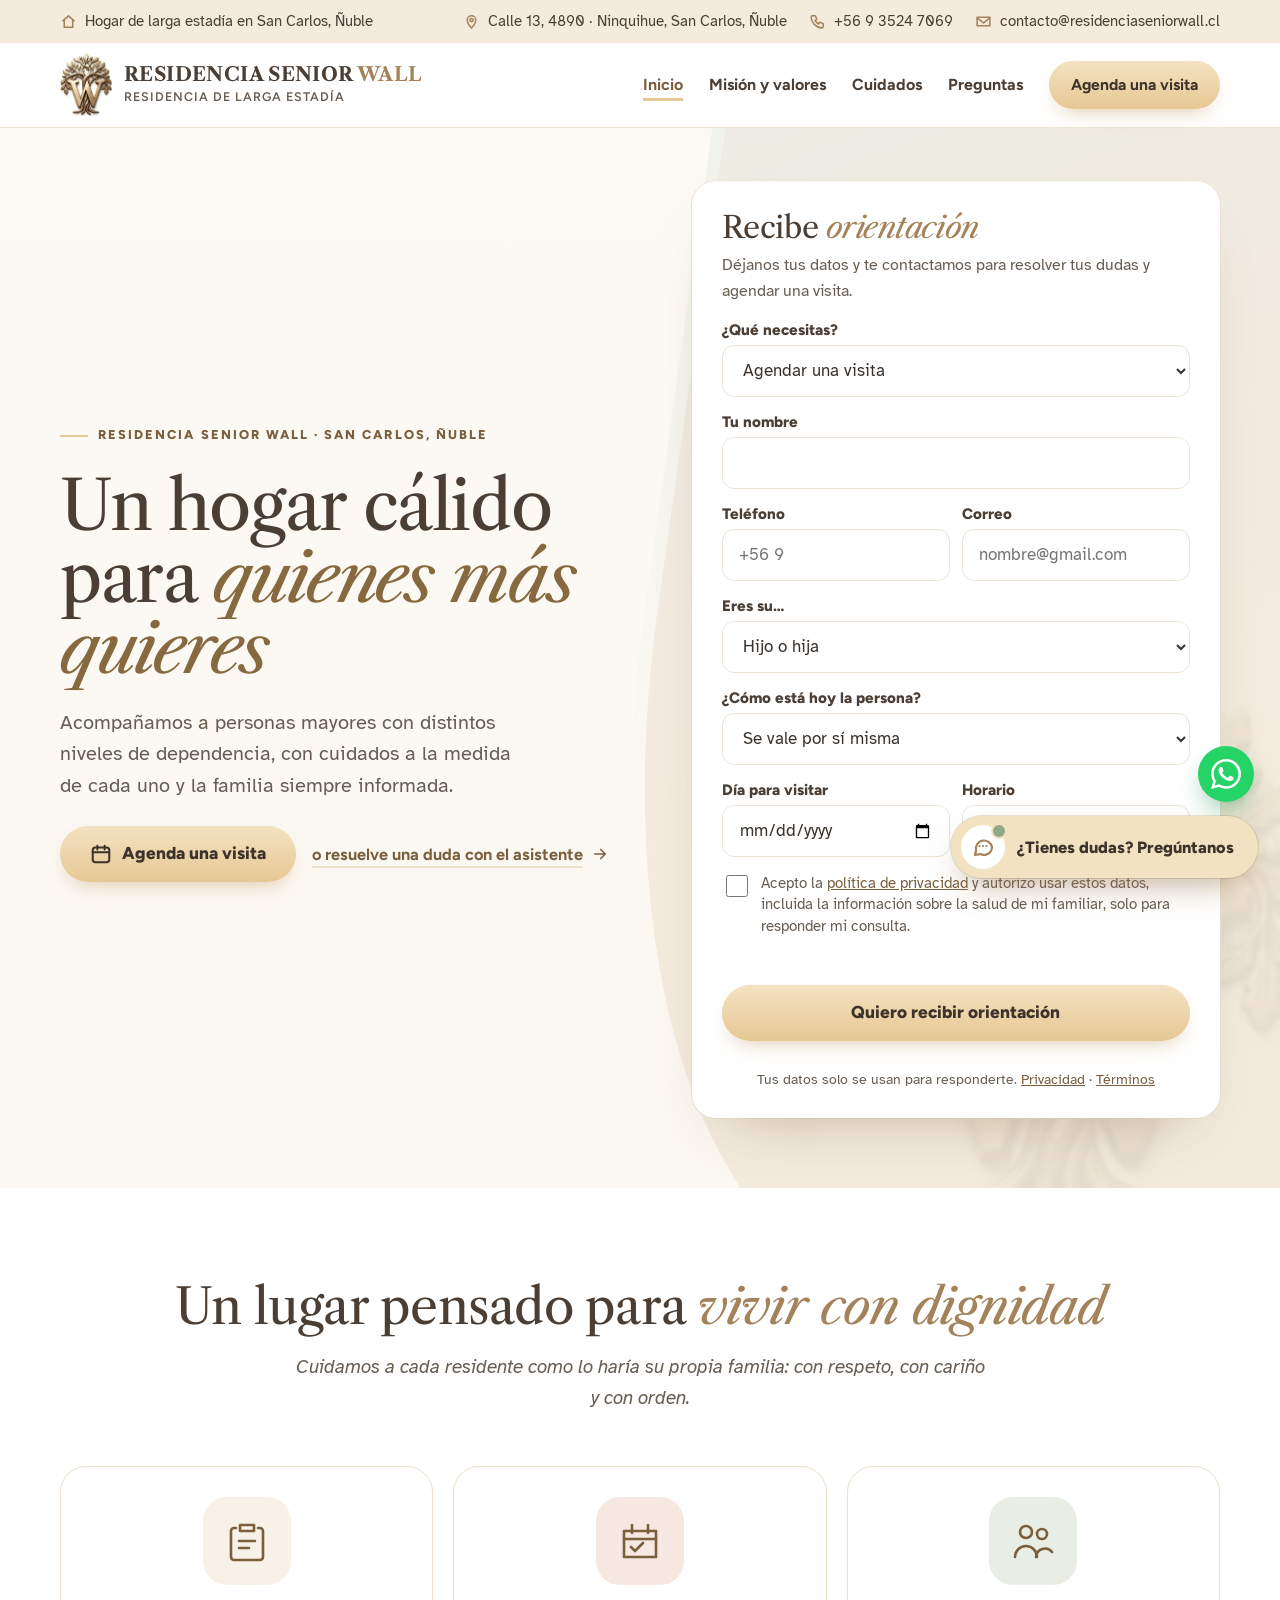
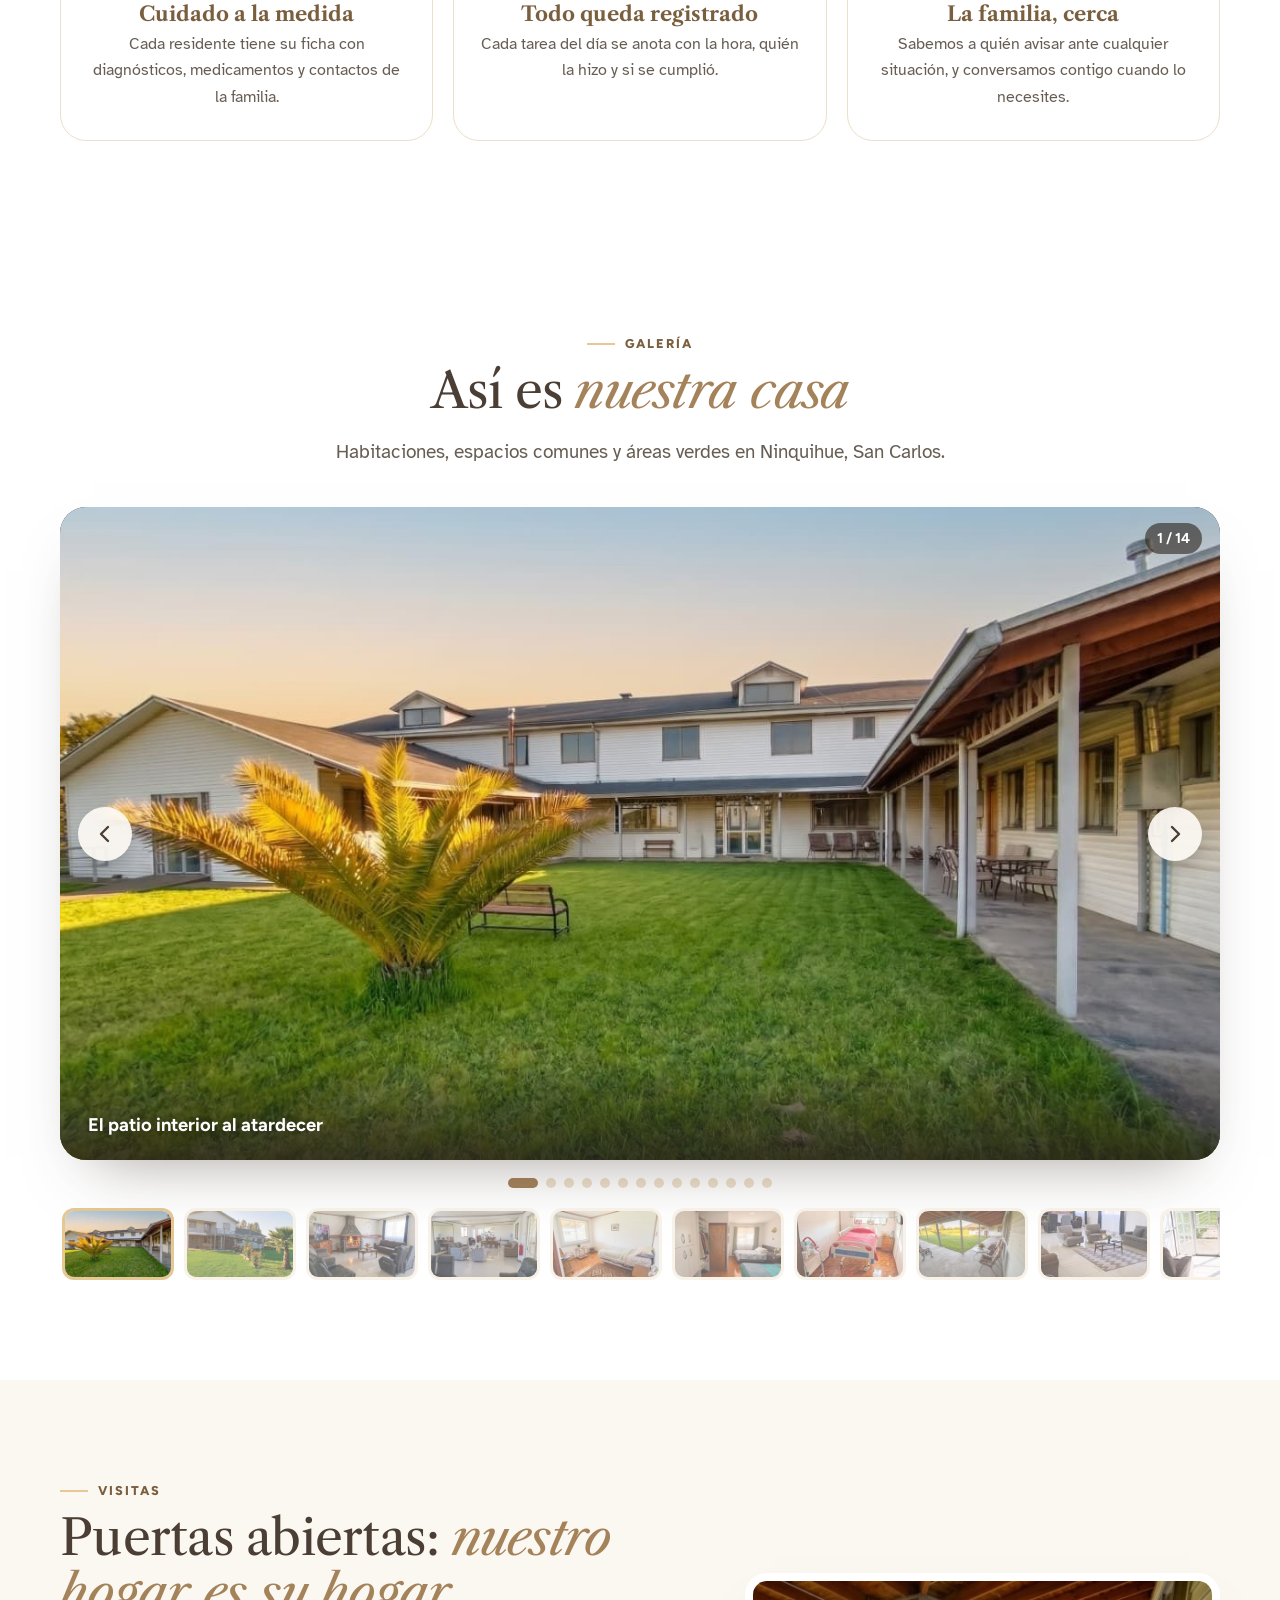
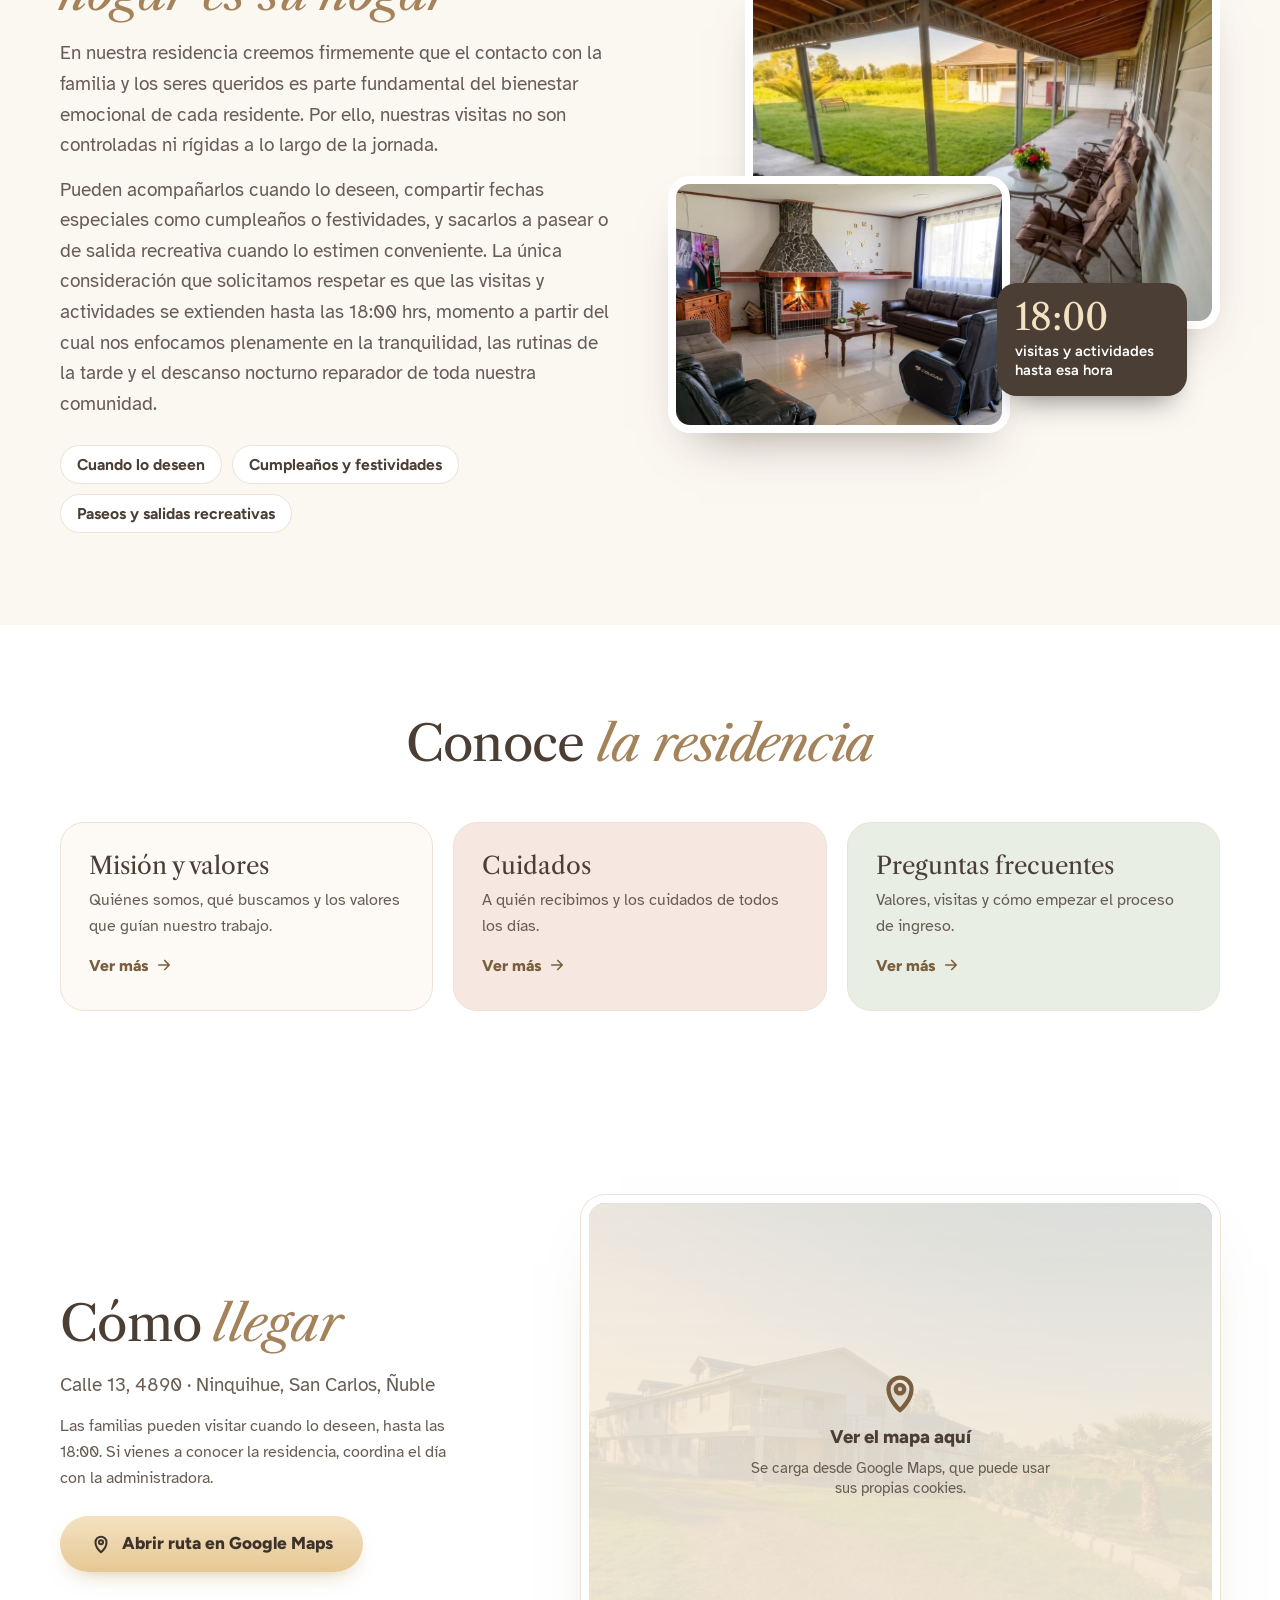
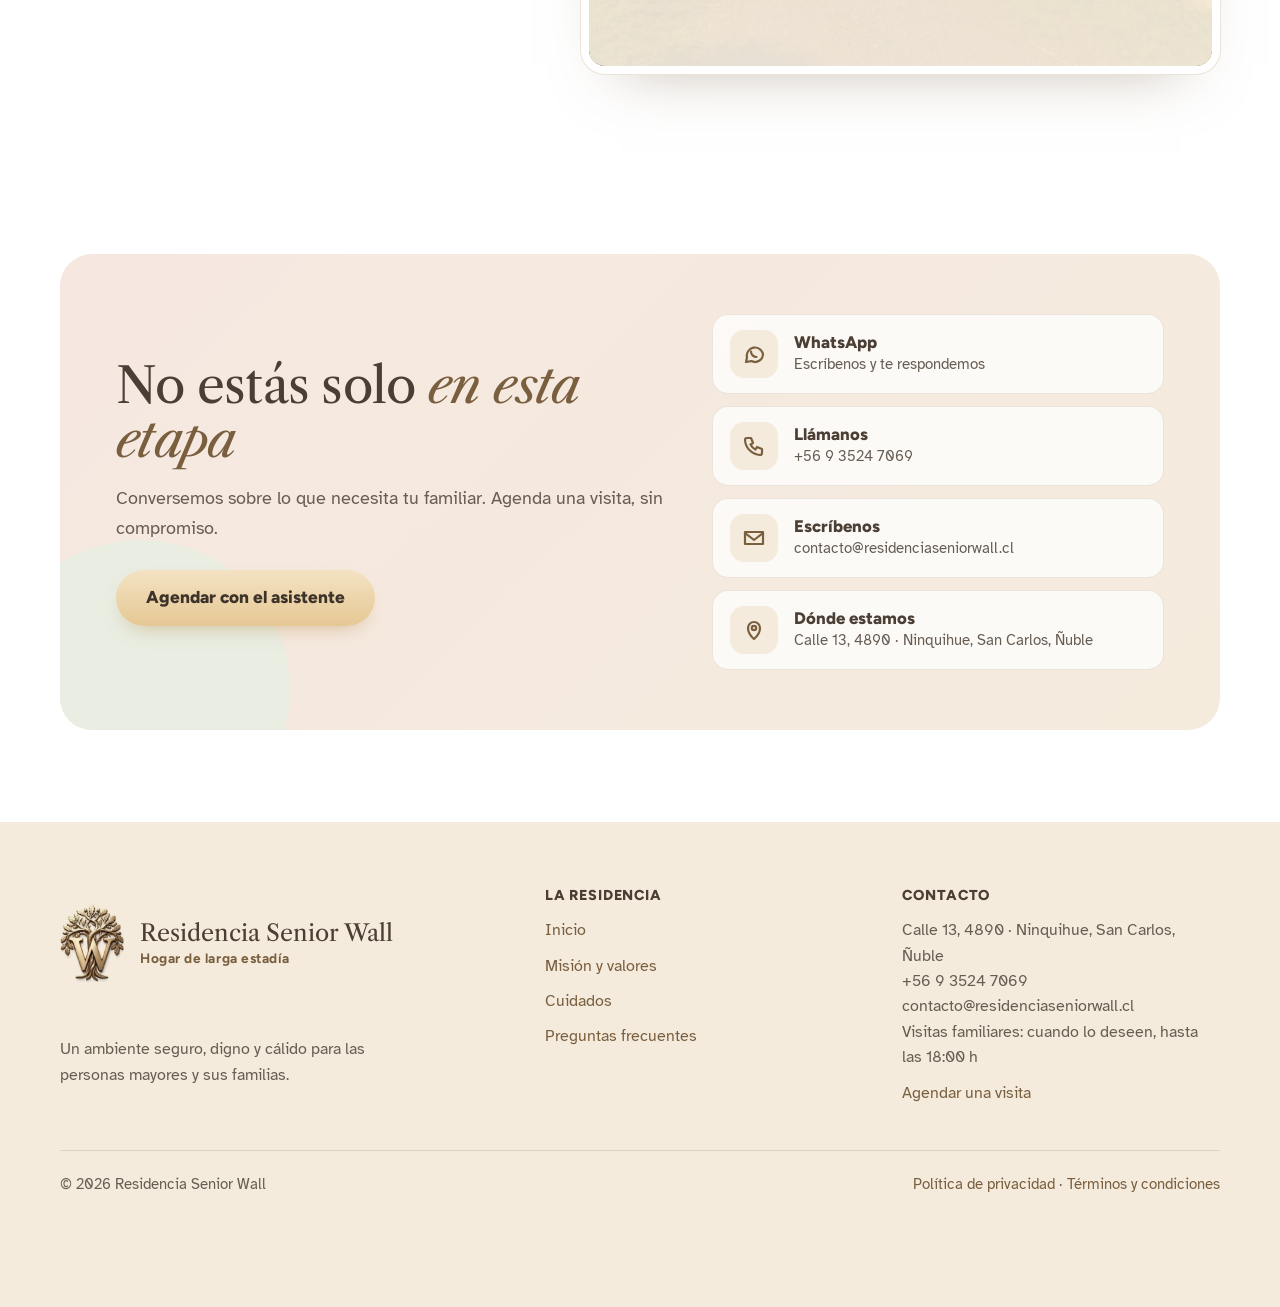
==== index.html @ 5d33c9fe "Mapa de Google solo a pedido, miniaturas livianas, privacidad v4 (Google Maps y contador) y términos" ====
<!DOCTYPE html>
<html lang="es-CL">
<head>
<meta charset="UTF-8">
<meta name="viewport" content="width=device-width, initial-scale=1">
<title>Residencia Senior Wall · Residencia para personas mayores en San Carlos, Ñuble</title>
<meta name="description" content="Residencia de larga estadía para personas mayores en San Carlos, Ñuble. Cuidados a la medida de cada residente y la familia informada. Agenda una visita.">
<meta name="theme-color" content="#f4ebdd">
<link rel="canonical" href="https://residenciaseniorwall.cl/">
<meta property="og:type" content="website">
<meta property="og:locale" content="es_CL">
<meta property="og:site_name" content="Residencia Senior Wall">
<meta property="og:title" content="Residencia Senior Wall · Residencia para personas mayores en San Carlos, Ñuble">
<meta property="og:description" content="Residencia de larga estadía para personas mayores en San Carlos, Ñuble. Cuidados a la medida de cada residente y la familia informada. Agenda una visita.">
<meta property="og:url" content="https://residenciaseniorwall.cl/">
<meta property="og:image" content="https://residenciaseniorwall.cl/assets/og.jpg">
<meta property="og:image:width" content="1200">
<meta property="og:image:height" content="630">
<meta property="og:image:alt" content="Logo de Residencia Senior Wall">
<meta name="twitter:card" content="summary_large_image">
<link rel="apple-touch-icon" href="assets/emblema.png">
<link rel="icon" type="image/png" href="assets/emblema.png">
<script type="application/ld+json">
{"@context":"https://schema.org","@type":"LocalBusiness","name":"Residencia Senior Wall","description":"Residencia de larga estadía para personas mayores en San Carlos, Ñuble.","url":"https://residenciaseniorwall.cl/","logo":"https://residenciaseniorwall.cl/assets/emblema.png","image":"https://residenciaseniorwall.cl/assets/og.jpg","email":"contacto@residenciaseniorwall.cl","telephone":"+56935247069","address":{"@type":"PostalAddress","streetAddress":"Calle 13, 4890, Ninquihue","addressLocality":"San Carlos","addressRegion":"Ñuble","addressCountry":"CL"},"geo":{"@type":"GeoCoordinates","latitude":-36.47720935623818,"longitude":-72.01696657085974},"hasMap":"https://www.google.com/maps/search/?api=1&query=-36.47720935623818,-72.01696657085974","areaServed":"CL"}
</script>
<link rel="preconnect" href="https://fonts.googleapis.com">
<link rel="preconnect" href="https://fonts.gstatic.com" crossorigin>
<link href="https://fonts.googleapis.com/css2?family=Atkinson+Hyperlegible:ital,wght@0,400;0,700;1,400&family=Figtree:ital,wght@0,600;0,800;1,700&family=Libre+Caslon+Text:ital,wght@0,400;0,700;1,400&display=swap" rel="stylesheet">
<script>document.documentElement.classList.add('js');</script>
<!-- Datos de la residencia (teléfono, dirección, formulario de Google, fotos…): se editan en assets/config.js -->
<script src="assets/config.js?v=20261027d"></script>
<link rel="stylesheet" href="assets/sitio.css?v=20261027d">
</head>
<body>
<a class="saltar" href="#contenido">Saltar al contenido</a>

<div class="barra">
  <div class="wrap">
    <span class="izq"><svg viewBox="0 0 24 24" fill="none" stroke="currentColor" stroke-width="2.2" stroke-linecap="round" stroke-linejoin="round" aria-hidden="true"><path d="M4 11l8-7 8 7M6 9.5V20h12V9.5"/></svg>Hogar de larga estadía en San Carlos, Ñuble</span>
    <span class="der" id="barra-contacto"></span>
  </div>
</div>

<header class="top" id="top">
  <div class="wrap">
    <a class="marca" href="./" aria-label="Residencia Senior Wall, inicio">
      <img src="assets/emblema.png" alt="" width="52" height="63"><span><b>Residencia Senior <i>Wall</i></b><small>Residencia de larga estadía</small></span>
    </a>
    <button class="menu-btn" type="button" aria-expanded="false" aria-controls="nav" aria-label="Abrir menú">
      <svg viewBox="0 0 24 24" fill="none" stroke="currentColor" stroke-width="2.4" stroke-linecap="round" aria-hidden="true"><path d="M4 7h16M4 12h16M4 17h16"/></svg>
    </button>
    <nav class="nav" id="nav" aria-label="Secciones">
      <a href="./" aria-current="page">Inicio</a>
      <a href="nosotros.html">Misión y valores</a>
      <a href="cuidados.html">Cuidados</a>
      <a href="preguntas.html">Preguntas</a>
      <a class="btn btn-sol" href="#orientacion">Agenda una visita</a>
    </nav>
  </div>
</header>

<main id="contenido">
  <!-- PORTADA -->
  <section class="portada">
    <img class="agua" src="assets/emblema.png" alt="" aria-hidden="true" width="520" height="632">
    <div class="wrap">
      <div>
        <p class="sobre">Residencia Senior Wall · San Carlos, Ñuble</p>
        <h1>Un hogar cálido para <em>quienes más quieres</em></h1>
        <p class="lead">Acompañamos a personas mayores con distintos niveles de dependencia, con cuidados a la medida de cada uno y la familia siempre informada.</p>
        <div class="acciones">
          <a class="btn btn-sol" href="#orientacion">
            <svg viewBox="0 0 24 24" fill="none" stroke="currentColor" stroke-width="2.2" stroke-linecap="round" stroke-linejoin="round" aria-hidden="true"><rect x="3" y="5" width="18" height="16" rx="3"/><path d="M3 10h18M8 3v4M16 3v4"/></svg>
            Agenda una visita</a>
          <button class="btn-texto" type="button" data-abrir-chat>o resuelve una duda con el asistente
            <svg viewBox="0 0 24 24" fill="none" stroke="currentColor" stroke-width="2.2" stroke-linecap="round" stroke-linejoin="round" aria-hidden="true"><path d="M5 12h14M13 6l6 6-6 6"/></svg></button>
        </div>
      </div>

      <!-- Formulario: arma el mensaje y lo envía por correo/WhatsApp -->
      <div class="orienta aparece" id="orientacion">
        <h2>Recibe <span class="t">orientación</span></h2>
        <p>Déjanos tus datos y te contactamos para resolver tus dudas y agendar una visita.</p>
        <form id="form-orienta" novalidate>
          <div class="campo"><label for="f-motivo">¿Qué necesitas?</label>
            <select id="f-motivo" name="motivo"><option>Agendar una visita</option><option>Recibir orientación</option><option>Consultar valores y cupos</option></select></div>
          <div class="campo"><label for="f-nombre">Tu nombre</label><input id="f-nombre" name="nombre" autocomplete="name" maxlength="60" required></div>
          <div class="dos">
            <div class="campo"><label for="f-tel">Teléfono</label><input id="f-tel" name="telefono" type="tel" autocomplete="tel" inputmode="tel" maxlength="20" placeholder="+56 9" required></div>
            <div class="campo"><label for="f-correo">Correo</label><input id="f-correo" name="correo" type="email" autocomplete="email" inputmode="email" maxlength="120" placeholder="nombre@gmail.com" required></div>
          </div>
          <div class="campo"><label for="f-rel">Eres su…</label>
            <select id="f-rel" name="relacion"><option>Hijo o hija</option><option>Nieto o nieta</option><option>Pareja</option><option>Otro familiar</option><option>Es para mí</option></select></div>
          <div class="campo"><label for="f-nivel">¿Cómo está hoy la persona?</label>
            <select id="f-nivel" name="nivel"><option>Se vale por sí misma</option><option>Necesita ayuda en parte del día</option><option>Pasa en cama la mayor parte del tiempo</option><option>No estoy seguro</option></select></div>
          <div class="dos" id="f-visita">
            <div class="campo"><label for="f-dia">Día para visitar</label><input id="f-dia" name="dia" type="date"></div>
            <div class="campo"><label for="f-franja">Horario</label>
              <select id="f-franja" name="franja"><option>Mañana</option><option>Tarde</option><option>Me da igual</option></select></div>
          </div>
          <label class="consiente" for="f-acepto"><input id="f-acepto" name="acepto" type="checkbox">
            <span>Acepto la <a href="privacidad.html" target="_blank">política de privacidad</a> y autorizo usar estos datos, incluida la información sobre la salud de mi familiar, solo para responder mi consulta.</span></label>
          <div class="trampa" aria-hidden="true"><label for="f-web">No llenar este campo</label><input id="f-web" name="sitio_web" type="text" tabindex="-1" autocomplete="off"></div>
          <p class="error" id="f-error" role="alert"></p>
          <button class="btn btn-sol" type="submit">Quiero recibir orientación</button>
          <div class="envio" id="f-envio" hidden></div>
          <p class="nota">Tus datos solo se usan para responderte. <a href="privacidad.html">Privacidad</a> · <a href="terminos.html">Términos</a></p>
        </form>
      </div>
    </div>
  </section>

  <div class="seremi oculto" id="bloque-seremi">
    <div class="wrap">
      <svg viewBox="0 0 48 48" fill="none" stroke="#fff" stroke-width="2.6" stroke-linecap="round" stroke-linejoin="round" aria-hidden="true"><path d="M24 4l16 6v12c0 10-7 18-16 22C15 40 8 32 8 22V10z"/><path d="M16 24l6 6 10-12"/></svg>
      <div><b>Resolución sanitaria vigente</b><span>Establecimiento autorizado por la SEREMI de Salud</span></div>
    </div>
  </div>

  <!-- LO ESENCIAL -->
  <section id="nosotros">
    <div class="wrap">
      <div class="centro aparece">
        <h2>Un lugar pensado para <span class="t">vivir con dignidad</span></h2>
        <p class="bajada i">Cuidamos a cada residente como lo haría su propia familia: con respeto, con cariño y con orden.</p>
      </div>
      <div class="pilares tres">
        <div class="pilar aparece"><div class="ico"><svg viewBox="0 0 48 48" fill="none" stroke="currentColor" stroke-width="2.6" stroke-linecap="round" stroke-linejoin="round" aria-hidden="true"><path d="M17 8h14v6H17z"/><path d="M13 11h-2a3 3 0 0 0-3 3v26a3 3 0 0 0 3 3h26a3 3 0 0 0 3-3V14a3 3 0 0 0-3-3h-2"/><path d="M16 24h16M16 31h10"/></svg></div><div><h3>Cuidado a la medida</h3><p>Cada residente tiene su ficha con diagnósticos, medicamentos y contactos de la familia.</p></div></div>
        <div class="pilar aparece"><div class="ico"><svg viewBox="0 0 48 48" fill="none" stroke="currentColor" stroke-width="2.6" stroke-linecap="round" stroke-linejoin="round" aria-hidden="true"><path d="M8 14h32v26H8z"/><path d="M8 22h32M16 8v8M32 8v8M15 30l4 4 8-8"/></svg></div><div><h3>Todo queda registrado</h3><p>Cada tarea del día se anota con la hora, quién la hizo y si se cumplió.</p></div></div>
        <div class="pilar aparece"><div class="ico"><svg viewBox="0 0 48 48" fill="none" stroke="currentColor" stroke-width="2.6" stroke-linecap="round" stroke-linejoin="round" aria-hidden="true"><circle cx="17" cy="15" r="6"/><circle cx="33" cy="17" r="5"/><path d="M6 40a11 11 0 0 1 22 0M27 40a9 9 0 0 1 16-5"/></svg></div><div><h3>La familia, cerca</h3><p>Sabemos a quién avisar ante cualquier situación, y conversamos contigo cuando lo necesites.</p></div></div>
      </div>
    </div>
  </section>

  <!-- GALERÍA (fotos reales, se llenan desde assets/config.js) -->
  <section class="oculto" id="bloque-galeria">
    <div class="wrap">
      <div class="centro aparece"><p class="sobre">Galería</p><h2>Así es <span class="t">nuestra casa</span></h2><p class="bajada">Habitaciones, espacios comunes y áreas verdes en Ninquihue, San Carlos.</p></div>
      <div class="galeria" id="galeria"></div>
    </div>
  </section>

  <!-- PUERTAS ABIERTAS (texto del dueño, 27-10-2026) -->
  <section class="seccion-gris" id="puertas-abiertas">
    <div class="wrap">
      <div class="puertas">
      <div class="aparece puertas-texto">
        <p class="sobre">Visitas</p>
        <h2>Puertas abiertas: <span class="t">nuestro hogar es su hogar</span></h2>
        <p class="bajada">En nuestra residencia creemos firmemente que el contacto con la familia y los seres queridos es parte fundamental del bienestar emocional de cada residente. Por ello, nuestras visitas no son controladas ni rígidas a lo largo de la jornada.</p>
        <p class="bajada">Pueden acompañarlos cuando lo deseen, compartir fechas especiales como cumpleaños o festividades, y sacarlos a pasear o de salida recreativa cuando lo estimen conveniente. La única consideración que solicitamos respetar es que las visitas y actividades se extienden hasta las 18:00 hrs, momento a partir del cual nos enfocamos plenamente en la tranquilidad, las rutinas de la tarde y el descanso nocturno reparador de toda nuestra comunidad.</p>
        <ul class="puertas-claves">
          <li>Cuando lo deseen</li><li>Cumpleaños y festividades</li><li>Paseos y salidas recreativas</li>
        </ul>
      </div>
      <div class="puertas-fotos aparece" aria-hidden="true">
        <img class="pf-1" src="assets/fotos/corredor-exterior.jpg" alt="" loading="lazy" width="1280" height="714">
        <img class="pf-2" src="assets/fotos/living-chimenea.jpg" alt="" loading="lazy" width="1280" height="714">
        <span class="pf-sello"><b>18:00</b>visitas y actividades hasta esa hora</span>
      </div>
      </div>
    </div>
  </section>

  <!-- CONOCE MÁS: lleva a las otras pestañas -->
  <section id="conoce">
    <div class="wrap">
      <div class="centro aparece"><h2>Conoce <span class="t">la residencia</span></h2></div>
      <div class="accesos">
        <a class="acceso aparece" href="nosotros.html"><h3>Misión y valores</h3><p>Quiénes somos, qué buscamos y los valores que guían nuestro trabajo.</p><span>Ver más <svg viewBox="0 0 24 24" fill="none" stroke="currentColor" stroke-width="2.2" stroke-linecap="round" stroke-linejoin="round" aria-hidden="true"><path d="M5 12h14M13 6l6 6-6 6"/></svg></span></a>
        <a class="acceso aparece" href="cuidados.html"><h3>Cuidados</h3><p>A quién recibimos y los cuidados de todos los días.</p><span>Ver más <svg viewBox="0 0 24 24" fill="none" stroke="currentColor" stroke-width="2.2" stroke-linecap="round" stroke-linejoin="round" aria-hidden="true"><path d="M5 12h14M13 6l6 6-6 6"/></svg></span></a>
        <a class="acceso aparece" href="preguntas.html"><h3>Preguntas frecuentes</h3><p>Valores, visitas y cómo empezar el proceso de ingreso.</p><span>Ver más <svg viewBox="0 0 24 24" fill="none" stroke="currentColor" stroke-width="2.2" stroke-linecap="round" stroke-linejoin="round" aria-hidden="true"><path d="M5 12h14M13 6l6 6-6 6"/></svg></span></a>
      </div>
    </div>
  </section>

  <!-- TESTIMONIOS (solo reales) -->
  <section class="oculto" id="bloque-testimonios">
    <div class="wrap">
      <div class="centro aparece"><h2>Lo que dicen <span class="t">las familias</span></h2></div>
      <div class="testimonios" id="testimonios"></div>
    </div>
  </section>

  <!-- CÓMO LLEGAR (se muestra si hay coordenadas en assets/config.js) -->
  <section class="oculto" id="bloque-mapa">
    <div class="wrap mapa-grid">
      <div class="aparece">
        <h2>Cómo <span class="t">llegar</span></h2>
        <p class="bajada" style="margin-left:0" id="mapa-dir"></p>
        <p class="nota-mapa">Las familias pueden visitar cuando lo deseen, hasta las 18:00. Si vienes a conocer la residencia, coordina el día con la administradora.</p>
        <p style="margin-top:24px"><a class="btn btn-sol" id="mapa-ruta" href="#" target="_blank" rel="noopener">
          <svg viewBox="0 0 24 24" fill="none" stroke="currentColor" stroke-width="2.2" stroke-linecap="round" stroke-linejoin="round" aria-hidden="true"><path d="M12 21s-6-5.2-6-11a6 6 0 0 1 12 0c0 5.8-6 11-6 11z"/><circle cx="12" cy="10" r="2.2"/></svg>
          Abrir ruta en Google Maps</a></p>
      </div>
      <div class="mapa aparece" id="mapa"></div>
    </div>
  </section>

  <!-- CIERRE -->
  <div class="wrap">
    <div class="cierre aparece" id="contacto">
      <div>
        <h2>No estás solo <span class="t">en esta etapa</span></h2>
        <p>Conversemos sobre lo que necesita tu familiar. Agenda una visita, sin compromiso.</p>
        <p style="margin-top:26px"><button class="btn btn-sol" type="button" data-abrir-chat data-flujo="visita">Agendar con el asistente</button></p>
      </div>
      <ul class="canales" id="canales"></ul>
    </div>
  </div>
</main>

<footer>
  <div class="wrap pie-grid">
    <div class="pie-marca">
      <img src="assets/emblema.png" alt="" width="64" height="78" loading="lazy">
      <div><b>Residencia Senior Wall</b><span>Hogar de larga estadía</span></div>
      <p>Un ambiente seguro, digno y cálido para las personas mayores y sus familias.</p>
    </div>
    <nav class="pie-col" aria-label="Páginas">
      <b>La residencia</b>
      <a href="./">Inicio</a><a href="nosotros.html">Misión y valores</a><a href="cuidados.html">Cuidados</a><a href="preguntas.html">Preguntas frecuentes</a>
    </nav>
    <div class="pie-col">
      <b>Contacto</b>
      <span id="pie-datos"></span>
      <a href="#orientacion">Agendar una visita</a>
    </div>
  </div>
  <div class="wrap pie-legal">
    <span>© <span id="anio">2026</span> Residencia Senior Wall</span>
    <span><a href="privacidad.html">Política de privacidad</a> · <a href="terminos.html">Términos y condiciones</a></span>
  </div>
</footer>

<!-- Asistente -->
<button class="chat-btn" type="button" id="chat-btn" aria-haspopup="dialog" aria-controls="chat" aria-expanded="false">
  <span class="bolita"><svg viewBox="0 0 24 24" fill="none" stroke="currentColor" stroke-width="2.2" stroke-linecap="round" stroke-linejoin="round" aria-hidden="true"><path d="M21 12a8 8 0 0 1-11.6 7.1L4 20l1-4.6A8 8 0 1 1 21 12z"/><path d="M8.5 11h.01M12 11h.01M15.5 11h.01"/></svg></span>
  <span class="txt">¿Tienes dudas? Pregúntanos</span>
</button>
<div class="chat" id="chat" role="dialog" aria-modal="false" aria-labelledby="chat-titulo" hidden>
  <div class="chat-cab">
    <div class="av"><img src="assets/emblema.png" alt="" width="34" height="41" loading="lazy"></div>
    <div><b id="chat-titulo">Asistente Senior Wall</b><small>Asistente automático · una persona del equipo responde tu solicitud</small></div>
    <button class="chat-x" type="button" aria-label="Cerrar asistente"><svg viewBox="0 0 24 24" fill="none" stroke="currentColor" stroke-width="2.4" stroke-linecap="round" aria-hidden="true"><path d="M6 6l12 12M18 6 6 18"/></svg></button>
  </div>
  <div class="chat-log" id="chat-log" aria-live="polite"></div>
  <div class="chat-ops" id="chat-ops"></div>
  <form class="chat-form" id="chat-form">
    <label class="sr" for="chat-in">Escribe tu pregunta</label>
    <input id="chat-in" type="text" maxlength="300" autocomplete="off" placeholder="Escribe tu pregunta…">
    <button type="submit" aria-label="Enviar"><svg viewBox="0 0 24 24" fill="none" stroke="currentColor" stroke-width="2.4" stroke-linecap="round" stroke-linejoin="round" aria-hidden="true"><path d="M4 12h15M13 6l6 6-6 6"/></svg></button>
  </form>
</div>
<!-- WhatsApp directo (se muestra solo si hay número en RESIDENCIA.whatsapp) -->
<a class="wa-flot" id="wa-flot" href="#" target="_blank" rel="noopener" aria-label="Escríbenos por WhatsApp" title="Escríbenos por WhatsApp" hidden>
  <svg viewBox="0 0 24 24" aria-hidden="true"><path fill="currentColor" d="M17.472 14.382c-.297-.149-1.758-.867-2.03-.967-.273-.099-.471-.148-.67.15-.197.297-.767.966-.94 1.164-.173.199-.347.223-.644.075-.297-.15-1.255-.463-2.39-1.475-.883-.788-1.48-1.761-1.653-2.059-.173-.297-.018-.458.13-.606.134-.133.298-.347.446-.52.149-.174.198-.298.298-.497.099-.198.05-.371-.025-.52-.075-.149-.669-1.612-.916-2.207-.242-.579-.487-.5-.669-.51-.173-.008-.371-.01-.57-.01-.198 0-.52.074-.792.372-.272.297-1.04 1.016-1.04 2.479 0 1.462 1.065 2.875 1.213 3.074.149.198 2.096 3.2 5.077 4.487.709.306 1.262.489 1.694.625.712.227 1.36.195 1.871.118.571-.085 1.758-.719 2.006-1.413.248-.694.248-1.289.173-1.413-.074-.124-.272-.198-.57-.347m-5.421 7.403h-.004a9.87 9.87 0 01-5.031-1.378l-.361-.214-3.741.982.998-3.648-.235-.374a9.86 9.860 0 01-1.51-5.26c.001-5.45 4.436-9.884 9.888-9.884 2.64 0 5.122 1.03 6.988 2.898a9.825 9.825 0 012.893 6.994c-.003 5.45-4.437 9.884-9.885 9.884m8.413-18.297A11.815 11.815 0 0012.05 0C5.495 0 .16 5.335.157 11.892c0 2.096.547 4.142 1.588 5.945L.057 24l6.305-1.654a11.882 11.882 0 005.683 1.448h.005c6.554 0 11.890-5.335 11.893-11.893a11.821 11.821 0 00-3.48-8.413Z"/></svg>
</a>

<script src="assets/sitio.js?v=20261027d"></script>
<!-- contador de visitas -->
<script>(function(){try{var L=localStorage,S=sessionStorage;if(location.search.indexOf('yo=1')>-1)L.setItem('soy-de-la-casa','1');
if(L.getItem('soy-de-la-casa')||S.getItem('visita-contada'))return;S.setItem('visita-contada','1');
var c=JSON.stringify({s:'residenciaseniorwall'});
if(navigator.sendBeacon)navigator.sendBeacon('https://n8n-production-003b9.up.railway.app/webhook/visita',c);else fetch('https://n8n-production-003b9.up.railway.app/webhook/visita',{method:'POST',body:c,keepalive:true});}catch(e){}})();</script>
</body>
</html>
---- assets/sitio.css ----
:root{
  /* Paleta pastel (pedido del dueño 2026-09-30): fondos suaves y cálidos, textos oscuros legibles */
  --turquesa:#a4825a; --turquesa-2:#7a5f3f; --turquesa-3:#f8f1e7; --turquesa-4:#ecdfcb;
  --marino:#4b3e34; --marino-2:#3d332b;
  --sol:#f3e2c2; --sol-2:#e6c894;
  --arena:#f4ebdd; --rosa:#f6e8e1; --salvia:#e8eee3; --crema:#fdfaf5;
  --tinta:#3a332d; --tinta-2:#675d53; --linea:#ece3d6; --fondo:#fbf7f1;
  --titulo:'Libre Caslon Text', Georgia, serif; --ui:'Figtree', system-ui, sans-serif;
  --texto:'Atkinson Hyperlegible', system-ui, -apple-system, 'Segoe UI', sans-serif;
  --ancho:1160px;
}
*{box-sizing:border-box}
html{scroll-behavior:smooth;scroll-padding-top:96px}
body{margin:0;background:#fff;color:var(--tinta);font:400 1.125rem/1.62 var(--texto);-webkit-font-smoothing:antialiased}
img,svg{display:block;max-width:100%}
a{color:var(--turquesa-2)}
::selection{background:var(--turquesa);color:#fff}
:focus-visible{outline:3px solid var(--sol-2);outline-offset:3px;border-radius:8px}
.wrap{width:min(var(--ancho),100% - 40px);margin-inline:auto}
.saltar{position:absolute;left:-999px;top:8px;background:var(--marino);color:#fff;padding:10px 16px;border-radius:10px;z-index:100}
.saltar:focus{left:12px}
h1,h2,h3{font-family:var(--titulo);margin:0;line-height:1.08}
h2{font-size:clamp(2.1rem,4.2vw,3.1rem);font-weight:400;color:var(--marino);letter-spacing:-.015em;line-height:1.1}
h2 .t{font-style:italic}
h2 .t{color:var(--turquesa)}
h3{font-weight:800;font-size:1.3rem;color:var(--marino)}
p{margin:0}
.oculto{display:none!important}
.centro{text-align:center}
.bajada{color:var(--tinta-2);font-size:1.18rem;max-width:58ch;margin:18px auto 0}
.bajada.i{font-style:italic}

/* Botones */
.btn{display:inline-flex;align-items:center;justify-content:center;gap:10px;min-height:56px;padding:0 30px;border-radius:999px;border:0;font:800 1.08rem/1 var(--ui);text-decoration:none;cursor:pointer;transition:transform .18s,box-shadow .18s,background .18s}
.btn svg{width:22px;height:22px}
.btn-sol{background:linear-gradient(180deg,var(--sol),var(--sol-2));color:var(--marino-2);box-shadow:0 10px 22px -12px rgba(190,150,90,.7)}
.btn-sol:hover{transform:translateY(-2px);box-shadow:0 16px 28px -12px rgba(190,150,90,.85)}
.btn-turquesa{background:var(--turquesa-2);color:#fff}
.btn-turquesa:hover{background:var(--marino);transform:translateY(-2px)}
.btn-borde{background:#fff;color:var(--marino);box-shadow:inset 0 0 0 2px var(--marino)}
.btn-borde:hover{background:var(--marino);color:#fff}

/* Barra superior + encabezado */
.barra{background:var(--arena);color:var(--marino);font-size:.95rem}
.barra .wrap{display:flex;flex-wrap:wrap;gap:6px 26px;justify-content:space-between;padding:9px 0}
.barra span,.barra a{display:inline-flex;align-items:center;gap:8px;color:var(--marino);text-decoration:none}
.barra a:hover{color:var(--turquesa-2);text-decoration:underline}
.barra svg{width:17px;height:17px;color:var(--turquesa)}
.barra .der{display:flex;flex-wrap:wrap;gap:6px 22px}
.top{position:sticky;top:0;z-index:40;background:#fff;box-shadow:0 1px 0 var(--linea);transition:box-shadow .3s}
.top.sombra{box-shadow:0 8px 24px -16px rgba(59,47,37,.35)}
.top .wrap{display:flex;align-items:center;justify-content:space-between;gap:18px;height:84px}
.marca{display:flex;align-items:center;gap:12px;text-decoration:none}
.marca img{width:52px;height:auto;flex:none}
.marca b{display:block;font:700 1.22rem/1.05 var(--titulo);color:var(--marino);text-transform:uppercase;letter-spacing:.02em}
.marca b i{font-style:normal;color:var(--turquesa)}
.marca small{display:block;font:600 .78rem/1.3 var(--ui);color:var(--tinta-2);letter-spacing:.08em;text-transform:uppercase;margin-top:4px}
.nav{display:flex;align-items:center;gap:26px}
.nav a{color:var(--marino);text-decoration:none;font:700 1rem var(--ui)}
.nav a:hover,.nav a[aria-current=page]{color:var(--turquesa-2)}
.nav a[aria-current=page]:not(.btn){text-decoration:underline;text-decoration-color:var(--sol-2);text-decoration-thickness:3px;text-underline-offset:8px}
.nav .btn{min-height:48px;padding:0 22px;font-size:.98rem;color:var(--marino-2)}
.menu-btn{display:none}

/* Portada */
.portada{position:relative;background:linear-gradient(180deg,var(--crema) 0%,var(--fondo) 100%);overflow:hidden;padding:54px 0 70px}
.portada::before{content:"";position:absolute;right:-12%;top:-30%;width:60%;height:140%;background:linear-gradient(170deg,var(--rosa),var(--arena) 70%);border-radius:0 0 0 46%;transform:skewX(-8deg);z-index:0}
.portada .agua{position:absolute;right:-40px;bottom:-60px;width:520px;height:auto;opacity:.07;pointer-events:none;z-index:0}
.portada::after{content:"";position:absolute;right:-6%;top:-30%;width:55%;height:140%;background:linear-gradient(160deg,rgba(232,238,227,.9),transparent 60%);border-radius:0 0 0 46%;transform:skewX(-8deg);z-index:0}
.portada .wrap{position:relative;z-index:1;display:grid;grid-template-columns:minmax(0,1.05fr) minmax(0,.95fr);gap:48px;align-items:center}
.sobre{display:inline-flex;align-items:center;gap:10px;font:700 .98rem var(--ui);color:var(--turquesa-2)}
.sobre::before{content:"";width:28px;height:2px;background:var(--sol-2)}
.portada h1{margin-top:14px;font-weight:400;font-size:clamp(2.6rem,5.4vw,4.3rem);color:var(--marino);letter-spacing:-.02em;line-height:1.04}
.portada h1 em{color:#86693f;font-style:italic}
.portada h1 .t{display:block;color:var(--turquesa);font-size:1.12em;margin-top:4px}
.portada .lead{margin-top:22px;font-size:1.22rem;color:var(--tinta-2);max-width:36ch}
.btn-texto{border:0;background:none;padding:10px 4px;cursor:pointer;font:700 1.02rem var(--ui);color:var(--turquesa-2);display:inline-flex;align-items:center;gap:8px;text-decoration:underline;text-decoration-color:var(--turquesa-4);text-underline-offset:6px;text-decoration-thickness:2px}
.btn-texto:hover{color:var(--marino);text-decoration-color:var(--sol-2)}
.btn-texto svg{width:18px;height:18px;transition:transform .2s}
.btn-texto:hover svg{transform:translateX(3px)}
.portada .acciones{display:flex;flex-wrap:wrap;gap:12px;margin-top:24px}

/* Formulario de orientación */
.orienta{background:#fff;border-radius:24px;padding:30px 30px 26px;box-shadow:0 30px 60px -36px rgba(120,95,65,.45),0 0 0 1px var(--linea)}
.orienta h2{font-size:1.9rem}
.orienta > p{color:var(--tinta-2);margin-top:8px;font-size:1.02rem}
.campo{margin-top:16px}
.campo label,.campo legend{display:block;font:800 .95rem var(--ui);color:var(--marino);margin-bottom:6px}
.campo input,.campo select{width:100%;min-height:52px;border:1.5px solid var(--linea);border-radius:12px;padding:0 16px;font:400 1.05rem var(--texto);color:var(--tinta);background:#fff}
.campo input:focus,.campo select:focus{outline:none;border-color:var(--turquesa);box-shadow:0 0 0 4px var(--turquesa-3)}
.dos{display:grid;grid-template-columns:1fr 1fr;gap:12px}
.orienta .btn{width:100%;margin-top:20px}
.orienta .nota{margin-top:12px;font-size:.88rem;color:var(--tinta-2);text-align:center}
.consiente{display:flex;gap:10px;align-items:flex-start;margin-top:16px;font-size:.92rem;line-height:1.45;color:var(--tinta-2);cursor:pointer}
.consiente input{width:22px;height:22px;flex:none;margin-top:2px;accent-color:var(--turquesa-2)}
.consiente a{color:var(--turquesa-2)}
.orienta .error{margin-top:10px;color:#b42318;font-size:.95rem;min-height:1.2em}
.envio{margin-top:16px;display:grid;gap:10px}
.ok-envio{margin-top:16px;background:var(--turquesa-3);border:1.5px solid var(--turquesa-4);border-radius:14px;padding:14px 16px;font-weight:700;color:var(--marino)}
.envio a{justify-content:center}

/* Encabezado de páginas interiores */
.cabecera{background:linear-gradient(135deg,var(--rosa),var(--arena) 60%,var(--salvia));padding:70px 0 64px;text-align:center}
.cabecera .sobre{justify-content:center}
.cabecera h1{margin-top:12px;font-weight:400;font-size:clamp(2.3rem,4.8vw,3.6rem);color:var(--marino);letter-spacing:-.02em;line-height:1.08}
.cabecera h1 em{color:var(--turquesa-2)}
.cabecera + section{padding-top:72px}
/* Accesos a las otras pestañas (inicio) */
.accesos{margin-top:50px;display:grid;grid-template-columns:repeat(3,1fr);gap:20px}
.acceso{display:block;padding:30px 28px;border-radius:24px;text-decoration:none;color:var(--marino);background:var(--crema);border:1.5px solid var(--linea);transition:transform .2s,box-shadow .2s}
.acceso:nth-child(2){background:var(--rosa)}.acceso:nth-child(3){background:var(--salvia)}
.acceso:hover{transform:translateY(-3px);box-shadow:0 18px 36px -24px rgba(150,120,80,.5)}
.acceso h3{font-size:1.5rem;font-weight:400}
.acceso p{margin-top:8px;color:var(--tinta-2);font-size:1.02rem}
.acceso span{display:inline-flex;align-items:center;gap:6px;margin-top:16px;font:800 .98rem var(--ui);color:var(--turquesa-2)}
.acceso span svg{width:18px;height:18px}

/* Secciones */
section{padding:92px 0}
.seccion-gris{background:var(--fondo)}

/* Pilares */
.pilares{margin-top:52px;display:grid;grid-template-columns:repeat(2,1fr);gap:20px}
.pilar{display:grid;grid-template-columns:88px 1fr;gap:18px;align-items:center;padding:24px 26px;border-radius:26px;border:1.5px solid var(--turquesa-4);background:#fff;transition:border-color .2s,transform .2s,box-shadow .2s}
.pilar:hover{border-color:var(--sol-2);transform:translateY(-3px);box-shadow:0 18px 36px -24px rgba(150,120,80,.45)}
.pilar:nth-child(3n+2) .ico{background:var(--rosa)}
.pilar:nth-child(3n+3) .ico{background:var(--salvia)}
.pilar .ico{width:88px;height:88px;border-radius:24px;background:var(--turquesa-3);display:grid;place-items:center;color:var(--turquesa-2)}
.pilar .ico svg{width:48px;height:48px}
.pilar h3{color:var(--turquesa-2);font-size:1.28rem}
.pilar p{margin-top:6px;color:var(--tinta-2);font-size:1.02rem}

.pilares.tres{grid-template-columns:repeat(3,1fr)}
.pilares.tres .pilar{grid-template-columns:1fr;justify-items:center;align-content:start;text-align:center;padding:30px 26px}

/* Cómo llegar */
.mapa-grid{display:grid;grid-template-columns:minmax(0,.85fr) minmax(0,1.15fr);gap:48px;align-items:center}
.mapa{border-radius:24px;overflow:hidden;border:8px solid #fff;box-shadow:0 0 0 1px var(--linea),0 30px 60px -40px rgba(120,95,65,.5);background:var(--arena);aspect-ratio:4/3}
.mapa iframe{display:block;width:100%;height:100%;border:0}
.nota-mapa{margin-top:14px;color:var(--tinta-2);font-size:1rem;max-width:40ch}

/* Quiénes somos */
.mv{margin-top:50px;display:grid;grid-template-columns:1fr 1fr;gap:22px}
.mv-caja{background:#fff;border-radius:24px;padding:32px 32px 30px;border-top:6px solid var(--sol-2);box-shadow:0 22px 44px -34px rgba(120,95,65,.45)}
.mv-caja:nth-child(2){border-top-color:#dcbcae}
.mv-cab{display:flex;align-items:center;gap:14px;margin-bottom:16px}
.mv-cab svg{width:46px;height:46px;color:var(--turquesa)}
.mv-cab h3{font-size:2rem;font-weight:400}
.mv-caja > p{color:var(--tinta)}
.mv-sub{margin-top:20px!important;font:800 .95rem var(--ui);color:var(--turquesa-2);text-transform:uppercase;letter-spacing:.05em}
.mv-caja ul{margin:12px 0 0;padding:0;list-style:none;display:grid;gap:10px}
.mv-caja li{position:relative;padding-left:26px;color:var(--tinta-2);font-size:1.02rem}
.mv-caja li::before{content:"";position:absolute;left:2px;top:.62em;width:10px;height:10px;border-radius:3px;background:var(--sol-2);transform:rotate(45deg)}
.valores-tit{margin-top:64px;font-size:2rem;font-weight:400}
.valores{margin-top:26px;display:grid;grid-template-columns:repeat(3,1fr);gap:16px}
.valor{background:#fff;border-radius:18px;padding:22px 22px 20px;border:1.5px solid var(--turquesa-4)}
.valor:nth-child(3n+1){background:var(--crema)}.valor:nth-child(3n+2){background:var(--rosa)}.valor:nth-child(3n+3){background:var(--salvia)}
.valor b{display:block;font:700 1.3rem var(--titulo);color:var(--turquesa-2)}
.valor span{display:block;margin-top:6px;color:var(--tinta-2);font-size:1rem}

/* Niveles */
.niveles{margin-top:50px;display:grid;grid-template-columns:repeat(3,1fr);gap:22px}
.nivel{background:#fff;border-radius:22px;overflow:hidden;box-shadow:0 0 0 1px var(--linea),0 22px 44px -34px rgba(120,95,65,.45)}
.nivel .cab{padding:26px 24px 22px;color:var(--turquesa-2);display:flex;align-items:center;gap:16px}
.nivel:nth-child(1) .cab{background:var(--salvia)}
.nivel:nth-child(2) .cab{background:var(--arena)}
.nivel:nth-child(3) .cab{background:var(--rosa)}
.nivel .cab svg{width:54px;height:54px;flex:none}
.nivel .cab h3{color:var(--marino);font-size:1.75rem;font-weight:400}
.nivel .cab small{display:block;font:700 .9rem var(--ui);color:var(--tinta-2);text-transform:none;letter-spacing:0;margin-top:2px}
.nivel p{padding:22px 24px 26px;color:var(--tinta-2)}
.aviso{margin:34px auto 0;max-width:760px;display:flex;gap:14px;align-items:center;justify-content:center;background:var(--turquesa-3);border-radius:16px;padding:18px 22px;color:var(--marino);font-weight:700;text-align:left}
.aviso svg{width:28px;height:28px;flex:none;color:var(--turquesa-2)}

/* Cuidados */
.cuidados-grid{margin-top:52px;display:grid;grid-template-columns:repeat(4,1fr);gap:18px}
.cuidado{text-align:center;padding:30px 20px 28px;border-radius:22px;background:#fff;border:1.5px solid var(--linea)}
.cuidado .ico{width:96px;height:96px;margin:0 auto 18px;border-radius:50%;background:var(--arena);display:grid;place-items:center;color:var(--turquesa-2);box-shadow:0 0 0 8px var(--crema)}
.cuidado:nth-child(2) .ico{background:var(--rosa)}.cuidado:nth-child(3) .ico{background:var(--salvia)}.cuidado:nth-child(4) .ico{background:var(--turquesa-4)}
.cuidado .ico svg{width:50px;height:50px}
.cuidado p{margin-top:8px;color:var(--tinta-2);font-size:1rem}
.chips{margin-top:30px;display:flex;flex-wrap:wrap;justify-content:center;gap:10px}
.chips span{display:inline-flex;align-items:center;gap:8px;background:#fff;border:1.5px solid var(--turquesa-4);border-radius:999px;padding:9px 18px;font:700 .98rem var(--ui);color:var(--marino)}
.chips svg{width:18px;height:18px;color:var(--turquesa)}


/* Confianza (solo si hay datos reales) */
.seremi{background:var(--salvia);color:var(--marino);padding:26px 0}
.seremi .wrap{display:flex;align-items:center;justify-content:center;gap:22px;flex-wrap:wrap}
.seremi svg{width:60px;height:60px}
.seremi b{display:block;font:400 1.6rem var(--titulo)}
.galeria{margin-top:44px;display:grid;grid-template-columns:repeat(auto-fit,minmax(240px,1fr));gap:18px}
.galeria figure{margin:0;border-radius:18px;overflow:hidden;border:6px solid #fff;background:#fff;box-shadow:0 0 0 1px var(--linea)}
.galeria img{width:100%;aspect-ratio:4/3;object-fit:cover}
.galeria figcaption{color:var(--marino);font:700 .95rem var(--ui);padding:10px 12px}
.testimonios{margin-top:44px;display:grid;grid-template-columns:repeat(auto-fit,minmax(260px,1fr));gap:18px}
.testimonios blockquote{margin:0;background:#fff;border-radius:22px;padding:28px 26px;border:1.5px solid var(--linea);position:relative}
.testimonios blockquote::before{content:"“";position:absolute;top:-6px;left:22px;font:700 5rem/1 var(--titulo);color:var(--turquesa-4)}
.testimonios p{font-style:italic;color:var(--tinta);position:relative}
.testimonios cite{display:block;margin-top:14px;font:800 normal 1rem var(--ui);color:var(--turquesa-2)}

/* Familia */
.familia .wrap{display:grid;grid-template-columns:minmax(0,.95fr) minmax(0,1.05fr);gap:60px;align-items:center}
.circulo{position:relative;aspect-ratio:1;max-width:440px;margin:0 auto;border-radius:50%;background:radial-gradient(circle at 30% 30%,#fff,var(--rosa) 75%);border:10px solid #fff;box-shadow:0 0 0 2px var(--turquesa-4),0 40px 70px -40px rgba(150,120,80,.55);display:grid;place-items:center}
.circulo > img{width:58%;height:auto}
.circulo .check{position:absolute;right:-2%;bottom:6%;width:70px;height:70px;border-radius:50%;background:#8fa885;display:grid;place-items:center;box-shadow:0 0 0 8px #fff}
.circulo .check svg{width:36px;height:36px;color:#fff}
.lista-ficha{list-style:none;margin:28px 0 0;padding:0;display:grid;gap:14px}
.lista-ficha li{display:grid;grid-template-columns:52px 1fr;gap:16px;align-items:start;background:var(--fondo);border-radius:16px;padding:16px 18px}
.lista-ficha .ico{width:52px;height:52px;border-radius:14px;background:#fff;display:grid;place-items:center;color:var(--turquesa-2);box-shadow:0 0 0 1.5px var(--turquesa-4)}
.lista-ficha .ico svg{width:28px;height:28px}
.lista-ficha b{font:800 1.08rem var(--ui);color:var(--marino)}
.lista-ficha span{display:block;color:var(--tinta-2);font-size:1rem;margin-top:2px}

/* Cómo empezar */
.pasos{list-style:none;margin:54px 0 0;padding:0;display:grid;grid-template-columns:repeat(4,1fr);gap:22px;position:relative}
.pasos::before{content:"";position:absolute;top:34px;left:12%;right:12%;height:2px;background:repeating-linear-gradient(90deg,var(--turquesa-4) 0 10px,transparent 10px 18px)}
.paso{position:relative;text-align:center;padding:0 8px}
.paso .num{position:relative;z-index:1;display:grid;place-items:center;width:68px;height:68px;margin:0 auto 20px;border-radius:50%;background:var(--arena);border:2px solid var(--sol-2);color:var(--turquesa-2);font:400 2rem/1 var(--titulo);box-shadow:0 0 0 8px #fff}
.paso h3{font-size:1.4rem;font-weight:400}
.paso p{margin-top:8px;color:var(--tinta-2);font-size:1.02rem}

/* Preguntas */
.faq{max-width:860px;margin:44px auto 0;display:grid;gap:12px}
.faq details{background:#fff;border-radius:18px;border:1.5px solid var(--linea);transition:border-color .2s}
.faq details[open]{border-color:var(--sol-2)}
.faq summary{list-style:none;cursor:pointer;padding:22px 64px 22px 24px;position:relative;font:800 1.15rem/1.35 var(--ui);color:var(--marino)}
.faq summary::-webkit-details-marker{display:none}
.faq summary::after{content:"+";position:absolute;right:18px;top:50%;transform:translateY(-50%);width:34px;height:34px;border-radius:50%;background:var(--turquesa-3);color:var(--turquesa-2);display:grid;place-items:center;font:800 1.4rem/1 var(--ui);transition:transform .25s}
.faq details[open] summary::after{content:"–"}
.faq details p{padding:0 24px 22px;color:var(--tinta-2)}

/* Cierre */
.cierre{margin-top:88px;background:linear-gradient(135deg,var(--rosa),var(--arena));color:var(--marino);border-radius:32px;padding:60px 56px;display:grid;grid-template-columns:minmax(0,1.1fr) minmax(0,.9fr);gap:44px;align-items:center;position:relative;overflow:hidden}
.cierre::before{content:"";position:absolute;left:-70px;bottom:-110px;width:300px;height:300px;border-radius:50%;background:rgba(232,238,227,.9)}
.cierre > *{position:relative}
.cierre h2{color:var(--marino)}
.cierre h2 .t{color:var(--turquesa-2)}
.cierre p{margin-top:16px;color:var(--tinta-2);font-size:1.15rem}
.canales{list-style:none;margin:0;padding:0;display:grid;gap:12px}
.canales a,.canales .sin{display:flex;align-items:center;gap:16px;padding:16px 18px;border-radius:16px;background:rgba(255,255,255,.75);color:var(--marino);text-decoration:none;box-shadow:inset 0 0 0 1px rgba(160,130,90,.18)}
.canales a:hover{background:#fff}
.canales .ic{width:48px;height:48px;border-radius:14px;background:var(--arena);display:grid;place-items:center;flex:none}
.canales .ic svg{width:24px;height:24px;color:var(--turquesa-2)}
.canales b{display:block;font:800 1.05rem var(--ui)}
.canales small{display:block;color:var(--tinta-2);font-size:.95rem;word-break:break-word}

footer{background:var(--arena);color:var(--tinta-2);padding:64px 0 110px;margin-top:92px;font-size:.98rem}
.pie-grid{display:grid;grid-template-columns:1.4fr 1fr 1fr;gap:40px}
.pie-marca{display:grid;grid-template-columns:64px 1fr;gap:6px 16px;align-items:center}
.pie-marca img{width:64px;height:auto}
.pie-marca b{display:block;font:400 1.45rem/1.1 var(--titulo);color:var(--marino)}
.pie-marca span{display:block;font:700 .85rem var(--ui);color:var(--turquesa-2);letter-spacing:.04em;margin-top:4px}
.pie-marca p{grid-column:1/-1;margin-top:14px;max-width:34ch;color:var(--tinta-2)}
.pie-col{display:flex;flex-direction:column;gap:10px}
.pie-col b{font:800 .9rem var(--ui);color:var(--marino);letter-spacing:.06em;text-transform:uppercase;margin-bottom:4px}
.pie-col a,.pie-legal a{color:var(--turquesa-2);text-decoration:none}
.pie-col a:hover,.pie-legal a:hover{color:var(--marino);text-decoration:underline}
#pie-datos{white-space:pre-line}
.pie-legal{display:flex;flex-wrap:wrap;justify-content:space-between;gap:10px 24px;margin-top:44px;padding-top:22px;border-top:1px solid rgba(120,95,65,.18);font-size:.92rem}

/* Aparición */
.js .aparece{opacity:0;transform:translateY(26px);transition:opacity .75s ease,transform .75s cubic-bezier(.2,.7,.2,1)}
.js .aparece.visible{opacity:1;transform:none}

/* ---------- Asistente ---------- */
.chat-btn{position:fixed;right:22px;bottom:22px;z-index:60;display:flex;align-items:center;gap:12px;min-height:62px;padding:0 24px 0 10px;border-radius:999px;border:0;background:var(--sol);color:var(--marino-2);font:800 1.02rem var(--ui);cursor:pointer;box-shadow:0 16px 34px -14px rgba(150,115,70,.7),0 0 0 1px rgba(160,130,90,.25);transition:transform .2s,background .2s}
.chat-btn:hover{transform:translateY(-2px);background:var(--sol-2)}
.chat-btn .bolita{width:44px;height:44px;border-radius:50%;background:#fff;display:grid;place-items:center;position:relative}
.chat-btn .bolita svg{width:24px;height:24px;color:var(--turquesa)}
.chat-btn .bolita::after{content:"";position:absolute;right:0;top:0;width:12px;height:12px;border-radius:50%;background:#8fa885;box-shadow:0 0 0 2px var(--sol)}
.wa-flot{position:fixed;right:26px;bottom:98px;z-index:59;width:56px;height:56px;border-radius:50%;background:#25d366;color:#fff;display:grid;place-items:center;box-shadow:0 14px 30px -12px rgba(18,140,70,.8);transition:transform .2s}
.wa-flot[hidden],.chat:not([hidden]) ~ .wa-flot{display:none}
.wa-flot:hover{transform:translateY(-2px) scale(1.04)}
.wa-flot svg{width:30px;height:30px}
.chat{position:fixed;right:22px;bottom:98px;z-index:70;width:min(410px,calc(100vw - 24px));height:min(640px,calc(100vh - 124px));display:flex;flex-direction:column;background:#fff;border-radius:26px;box-shadow:0 40px 90px -30px rgba(42,33,25,.6),0 0 0 1px var(--linea);overflow:hidden;animation:abre .28s cubic-bezier(.2,.8,.2,1)}
@keyframes abre{from{opacity:0;transform:translateY(14px) scale(.97)}to{opacity:1;transform:none}}
.chat[hidden]{display:none}
.chat-cab{background:linear-gradient(120deg,var(--rosa),var(--arena));color:var(--marino);padding:18px 18px 18px 20px;display:flex;align-items:center;gap:14px}
.chat-cab .av{width:48px;height:48px;border-radius:50%;background:#fff;display:grid;place-items:center;flex:none}
.chat-cab .av img{width:32px;height:auto}
.chat-cab b{display:block;font:800 1.12rem/1.2 var(--ui)}
.chat-cab small{display:block;color:var(--tinta-2);font-size:.86rem;line-height:1.35;margin-top:2px}
.chat-x{margin-left:auto;width:44px;height:44px;border-radius:50%;border:0;background:rgba(255,255,255,.7);color:var(--marino);cursor:pointer;display:grid;place-items:center;flex:none}
.chat-x:hover{background:#fff}
.chat-x svg{width:20px;height:20px}
.chat-log{flex:1;overflow-y:auto;padding:20px 18px 10px;display:flex;flex-direction:column;gap:10px;background:var(--fondo)}
.msg{max-width:86%;padding:12px 16px;border-radius:18px;font-size:1.02rem;line-height:1.5;white-space:pre-line;animation:msg .25s ease}
@keyframes msg{from{opacity:0;transform:translateY(6px)}to{opacity:1;transform:none}}
.msg.bot{background:#fff;border:1px solid var(--linea);border-bottom-left-radius:6px;align-self:flex-start}
.msg.yo{background:var(--arena);color:var(--marino);border-bottom-right-radius:6px;align-self:flex-end}
.msg.escribiendo{display:flex;gap:5px;align-items:center;padding:16px 18px}
.msg.escribiendo i{width:8px;height:8px;border-radius:50%;background:var(--turquesa);animation:salta 1s infinite}
.msg.escribiendo i:nth-child(2){animation-delay:.15s}.msg.escribiendo i:nth-child(3){animation-delay:.3s}
@keyframes salta{0%,60%,100%{opacity:.35;transform:none}30%{opacity:1;transform:translateY(-4px)}}
.resumen{background:#fff;border:1.5px solid var(--turquesa-4);border-radius:16px;padding:14px 16px;font-size:.98rem;align-self:stretch;margin:0}
.resumen dt{font:800 .8rem var(--ui);color:var(--turquesa-2);text-transform:uppercase;letter-spacing:.05em}
.resumen dd{margin:0 0 8px}
.chat-ops{display:flex;flex-wrap:wrap;gap:8px;padding:10px 18px 14px;background:var(--fondo)}
.op{min-height:44px;padding:8px 16px;border-radius:999px;border:1.5px solid var(--turquesa);background:#fff;color:var(--turquesa-2);font:800 .95rem var(--ui);cursor:pointer;text-decoration:none;display:inline-flex;align-items:center;gap:8px;transition:background .15s,color .15s}
.op:hover{background:var(--arena);color:var(--marino)}
.op.fuerte{background:var(--turquesa-2);color:#fff}
.op.fuerte:hover{background:var(--marino)}
.op svg{width:18px;height:18px}
.chat-form{display:flex;gap:8px;padding:12px 14px 14px;border-top:1px solid var(--linea);background:#fff}
.chat-form input{flex:1;min-width:0;min-height:48px;border:1.5px solid var(--linea);border-radius:999px;padding:0 18px;font:400 1rem var(--texto);color:var(--tinta)}
.chat-form input:focus{outline:none;border-color:var(--turquesa)}
.chat-form button{width:48px;height:48px;flex:none;border-radius:50%;border:0;background:var(--sol-2);color:var(--marino-2);cursor:pointer;display:grid;place-items:center}
.chat-form button svg{width:20px;height:20px}
.sr{position:absolute;width:1px;height:1px;overflow:hidden;clip:rect(0 0 0 0);white-space:nowrap}

/* Responsive */
@media (max-width:1000px){
  .portada .wrap,.familia .wrap,.cierre{grid-template-columns:1fr}
  .portada::before,.portada::after{display:none}
  .portada{background:linear-gradient(180deg,var(--crema) 0%,var(--fondo) 55%,var(--rosa) 55%)}
  .orienta{max-width:560px;width:100%;margin:0 auto}
  .cuidados-grid{grid-template-columns:repeat(2,1fr)}
  .circulo{max-width:320px}
  .cierre{padding:48px 30px}
}
@media (max-width:860px){
  .nav{display:none;position:absolute;top:84px;left:0;right:0;flex-direction:column;align-items:stretch;gap:0;background:#fff;box-shadow:0 20px 30px -20px rgba(59,47,37,.4);padding:6px 20px 20px}
  .nav.abierto{display:flex}
  .nav a{padding:15px 0;border-bottom:1px solid var(--linea)}
  .nav .btn{margin-top:14px;border:0}
  .menu-btn{display:grid;place-items:center;width:50px;height:50px;border-radius:14px;border:0;background:var(--turquesa-3);color:var(--marino);cursor:pointer}
  .menu-btn svg{width:24px;height:24px}
  .pilares,.pilares.tres,.niveles,.mv,.accesos,.mapa-grid{grid-template-columns:1fr}
  .pasos{grid-template-columns:1fr 1fr;row-gap:36px}
  .pie-grid{grid-template-columns:1fr 1fr}
  .pie-marca{grid-column:1/-1}
  .pasos::before{display:none}
  .portada .agua{display:none}
  .valores{grid-template-columns:1fr 1fr}
  .mv-caja{padding:26px 22px 24px}
  section{padding:70px 0}
  .barra .izq{display:none}
  .barra .wrap{justify-content:center}
  .barra .der > :not([href^="tel:"]){display:none}
}
@media (max-width:520px){
  body{font-size:1.06rem}
  .wrap{width:calc(100% - 32px)}
  .marca small{display:none}
  .marca b{font-size:1.18rem}
  .pilar{grid-template-columns:1fr;text-align:center;justify-items:center}
  .cuidados-grid,.valores,.pasos,.pie-grid{grid-template-columns:1fr}
  .dos{grid-template-columns:1fr}
  .orienta{padding:24px 20px}
  .chat-btn .txt{display:none}
  .chat-btn{right:14px;bottom:14px;padding:0 9px}
  .wa-flot{right:17px;bottom:88px}
  .chat{right:12px;bottom:88px}
  .cierre{padding:40px 22px;border-radius:24px}
}
@media (prefers-reduced-motion:reduce){
  html{scroll-behavior:auto}
  *,*::before,*::after{animation:none!important;transition:none!important}
  .js .aparece{opacity:1;transform:none}
}

.trampa{position:absolute!important;left:-9999px!important;width:1px;height:1px;overflow:hidden}

/* Qué incluye la cuota y puertas abiertas (27-10-2026) */
.incluye-grid{margin-top:44px;display:grid;grid-template-columns:1.4fr 1fr;gap:28px;align-items:start}
.incluye-grid>*{min-width:0}
.incluye-grid .lista-ficha{margin:0}
.medico{background:var(--fondo);border-radius:22px;padding:28px 26px;border:1.5px solid var(--linea)}
.medico h3{font:800 1.25rem var(--ui);color:var(--marino)}
.medico p{margin-top:12px;color:var(--tinta-2)}
#puertas-abiertas .bajada+.bajada{margin-top:14px}
@media (max-width:860px){.incluye-grid{grid-template-columns:1fr}}

/* Carrusel, Puertas abiertas con fotos y recuadro médico (27-10-2026) */
.sobre{font:800 .8rem/1 var(--ui);letter-spacing:.16em;text-transform:uppercase;color:var(--turquesa-2);margin-bottom:14px}
.carrusel{margin-top:40px}
.car-marco{position:relative;border-radius:26px;overflow:hidden;background:var(--marino-2);box-shadow:0 30px 60px -34px rgba(75,62,52,.55)}
.car-pista{display:flex;overflow-x:auto;scroll-snap-type:x mandatory;scrollbar-width:none;outline:none}
.car-pista::-webkit-scrollbar{display:none}
.car-slide{position:relative;flex:0 0 100%;margin:0;scroll-snap-align:center;aspect-ratio:16/9;max-height:76vh;overflow:hidden;display:grid;place-items:center}
.car-slide::before{content:"";position:absolute;inset:-30px;background:var(--foto) center/cover;filter:blur(26px) brightness(.62);transform:scale(1.1)}
.car-slide img{position:relative;width:100%;height:100%;object-fit:cover}
.car-slide.vertical img{object-fit:contain}
.car-slide figcaption{position:absolute;left:0;right:0;bottom:0;padding:60px 28px 22px;background:linear-gradient(transparent,rgba(42,34,28,.78));color:#fff;font:700 1.15rem/1.3 var(--ui);text-shadow:0 1px 8px rgba(0,0,0,.35)}
.car-flecha{position:absolute;top:50%;transform:translateY(-50%);width:54px;height:54px;border-radius:50%;border:0;background:rgba(253,250,245,.92);color:var(--marino);display:grid;place-items:center;cursor:pointer;box-shadow:0 10px 24px -10px rgba(0,0,0,.45);transition:transform .18s,background .18s}
.car-flecha:hover{background:#fff;transform:translateY(-50%) scale(1.06)}
.car-flecha svg{width:24px;height:24px}
.car-ant{left:18px}.car-sig{right:18px}
.car-cuenta{position:absolute;top:16px;right:18px;background:rgba(42,34,28,.6);color:#fff;font:700 .9rem/1 var(--ui);padding:8px 12px;border-radius:999px}
.car-puntos{display:flex;justify-content:center;gap:8px;margin-top:18px;flex-wrap:wrap}
.car-puntos button{width:10px;height:10px;padding:0;border-radius:999px;border:0;background:var(--turquesa-4);cursor:pointer;transition:width .25s,background .25s}
.car-puntos button[aria-current=true]{width:30px;background:var(--turquesa)}
.car-minis{display:flex;gap:10px;margin-top:16px;overflow-x:auto;padding:4px 2px 8px;scrollbar-width:thin}
.car-minis button{flex:0 0 112px;height:72px;padding:0;border:3px solid transparent;border-radius:12px;overflow:hidden;cursor:pointer;background:var(--arena);opacity:.62;transition:opacity .2s,border-color .2s}
.car-minis button img{width:100%;height:100%;object-fit:cover}
.car-minis button.activa,.car-minis button:hover{opacity:1;border-color:var(--sol-2)}
.puertas{display:grid;grid-template-columns:minmax(0,1fr) minmax(0,1fr);gap:56px;align-items:center}
.puertas-texto .bajada{margin-left:0;max-width:none}
.puertas-claves{list-style:none;padding:0;margin:26px 0 0;display:flex;flex-wrap:wrap;gap:10px}
.puertas-claves li{background:#fff;border:1.5px solid var(--linea);border-radius:999px;padding:9px 16px;font:700 .98rem var(--ui);color:var(--marino)}
.puertas-fotos{position:relative;min-height:460px}
.puertas-fotos img{position:absolute;height:auto;object-fit:cover;border-radius:22px;border:8px solid #fff;box-shadow:0 26px 50px -30px rgba(75,62,52,.6)}
.pf-1{top:0;right:0;width:86%;aspect-ratio:4/3}
.pf-2{bottom:0;left:0;width:62%;aspect-ratio:4/3}
.pf-sello{position:absolute;right:6%;bottom:8%;background:var(--marino);color:#fff;border-radius:20px;padding:16px 18px;max-width:190px;font:600 .92rem/1.3 var(--ui);box-shadow:0 18px 30px -16px rgba(0,0,0,.5)}
.pf-sello b{display:block;font:400 2.3rem/1 var(--titulo);color:var(--sol);margin-bottom:6px}
.medico img{width:100%;height:auto;aspect-ratio:4/3;object-fit:cover;border-radius:16px;margin-bottom:20px}
@media (max-width:860px){
  .puertas{grid-template-columns:1fr;gap:34px}
  .puertas-fotos{min-height:0;aspect-ratio:1/1}
  .car-slide{aspect-ratio:4/3;max-height:none}
  .car-slide figcaption{font-size:1rem;padding:48px 18px 16px}
  .car-flecha{width:44px;height:44px}.car-ant{left:10px}.car-sig{right:10px}
  .car-minis{display:none}
  .pf-sello{padding:12px 14px;max-width:150px;font-size:.82rem}.pf-sello b{font-size:1.8rem}
}

/* Mapa a pedido (27-10-2026) */
.mapa-cargar{width:100%;height:100%;border:0;cursor:pointer;display:grid;place-content:center;justify-items:center;gap:10px;padding:24px;text-align:center;color:var(--marino);
  background:linear-gradient(rgba(244,235,221,.86),rgba(244,235,221,.94)),url("fotos/entrada.jpg") center/cover}
.mapa-cargar svg{width:46px;height:46px;color:var(--turquesa-2)}
.mapa-cargar b{font:800 1.15rem var(--ui)}.mapa-cargar small{font:400 .92rem/1.4 var(--texto);color:var(--tinta-2);max-width:32ch}
.mapa-cargar:hover b{text-decoration:underline;text-decoration-color:var(--sol-2);text-underline-offset:5px}
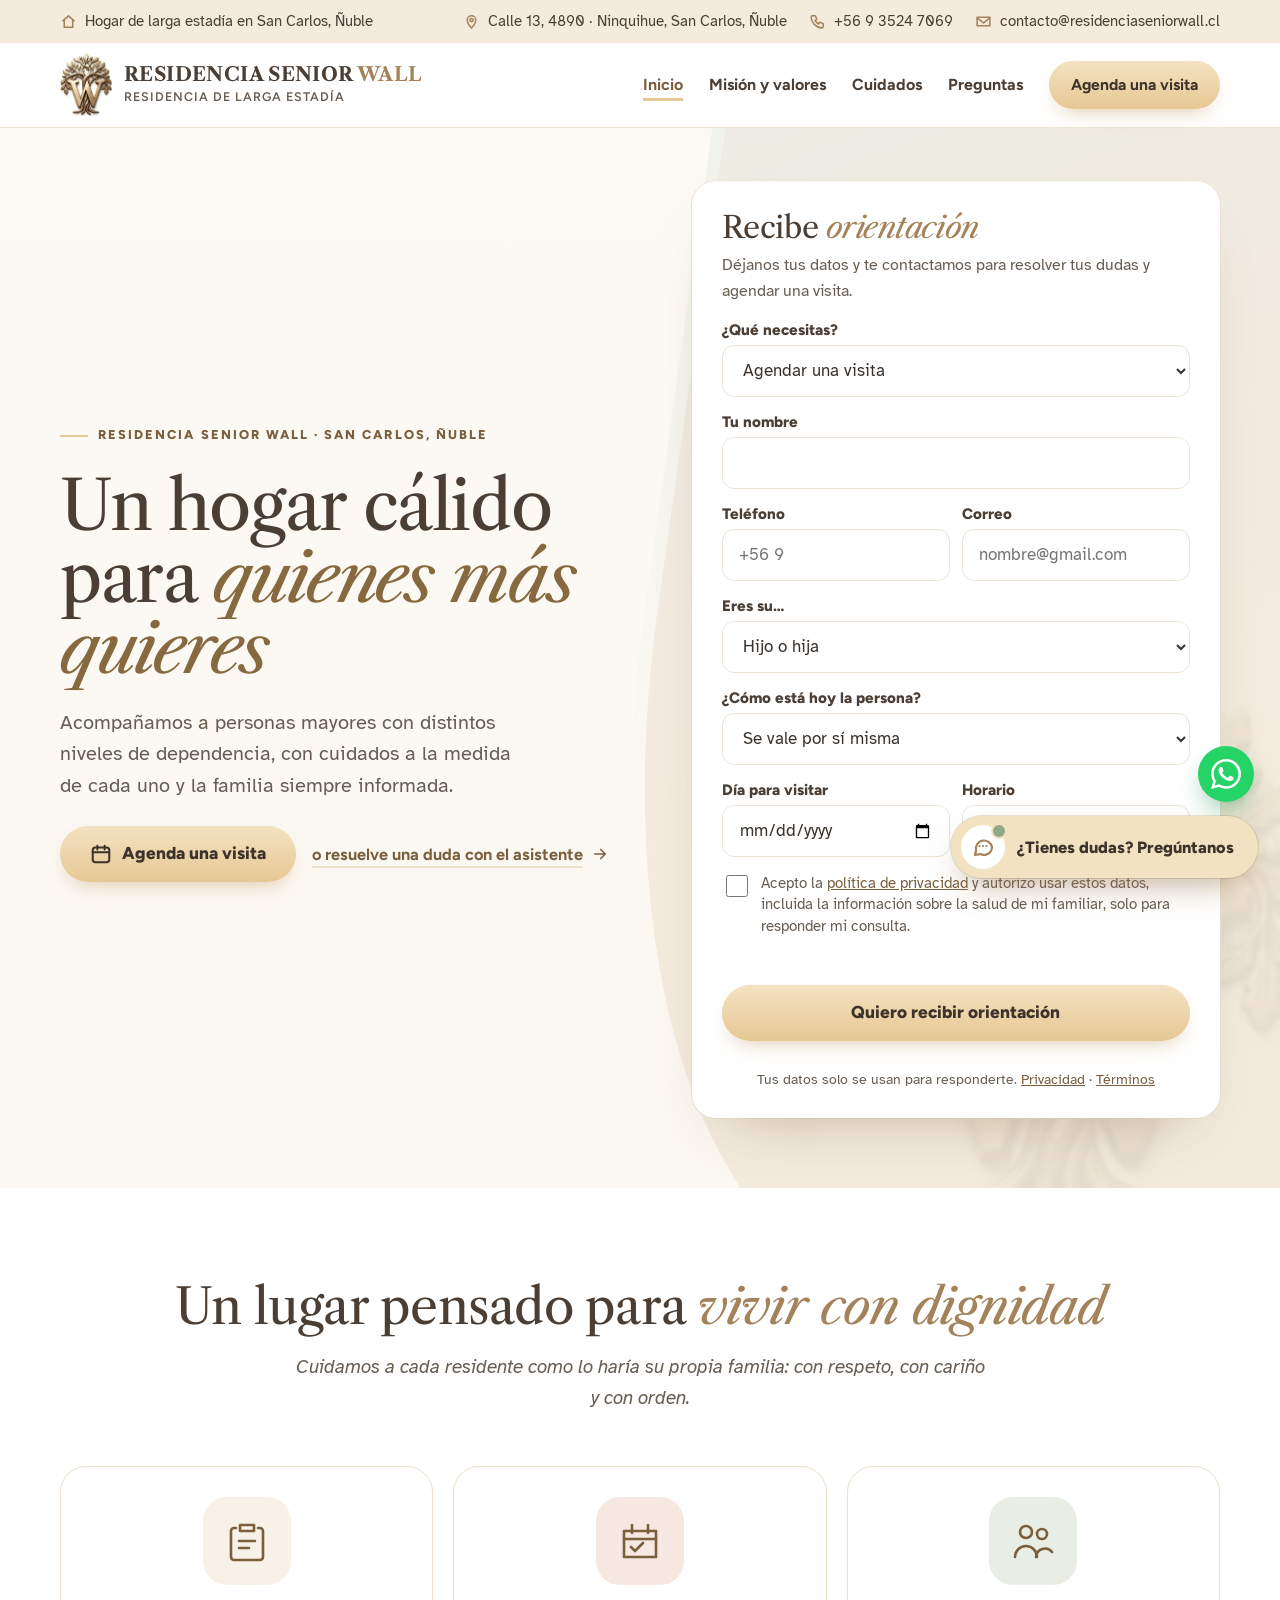
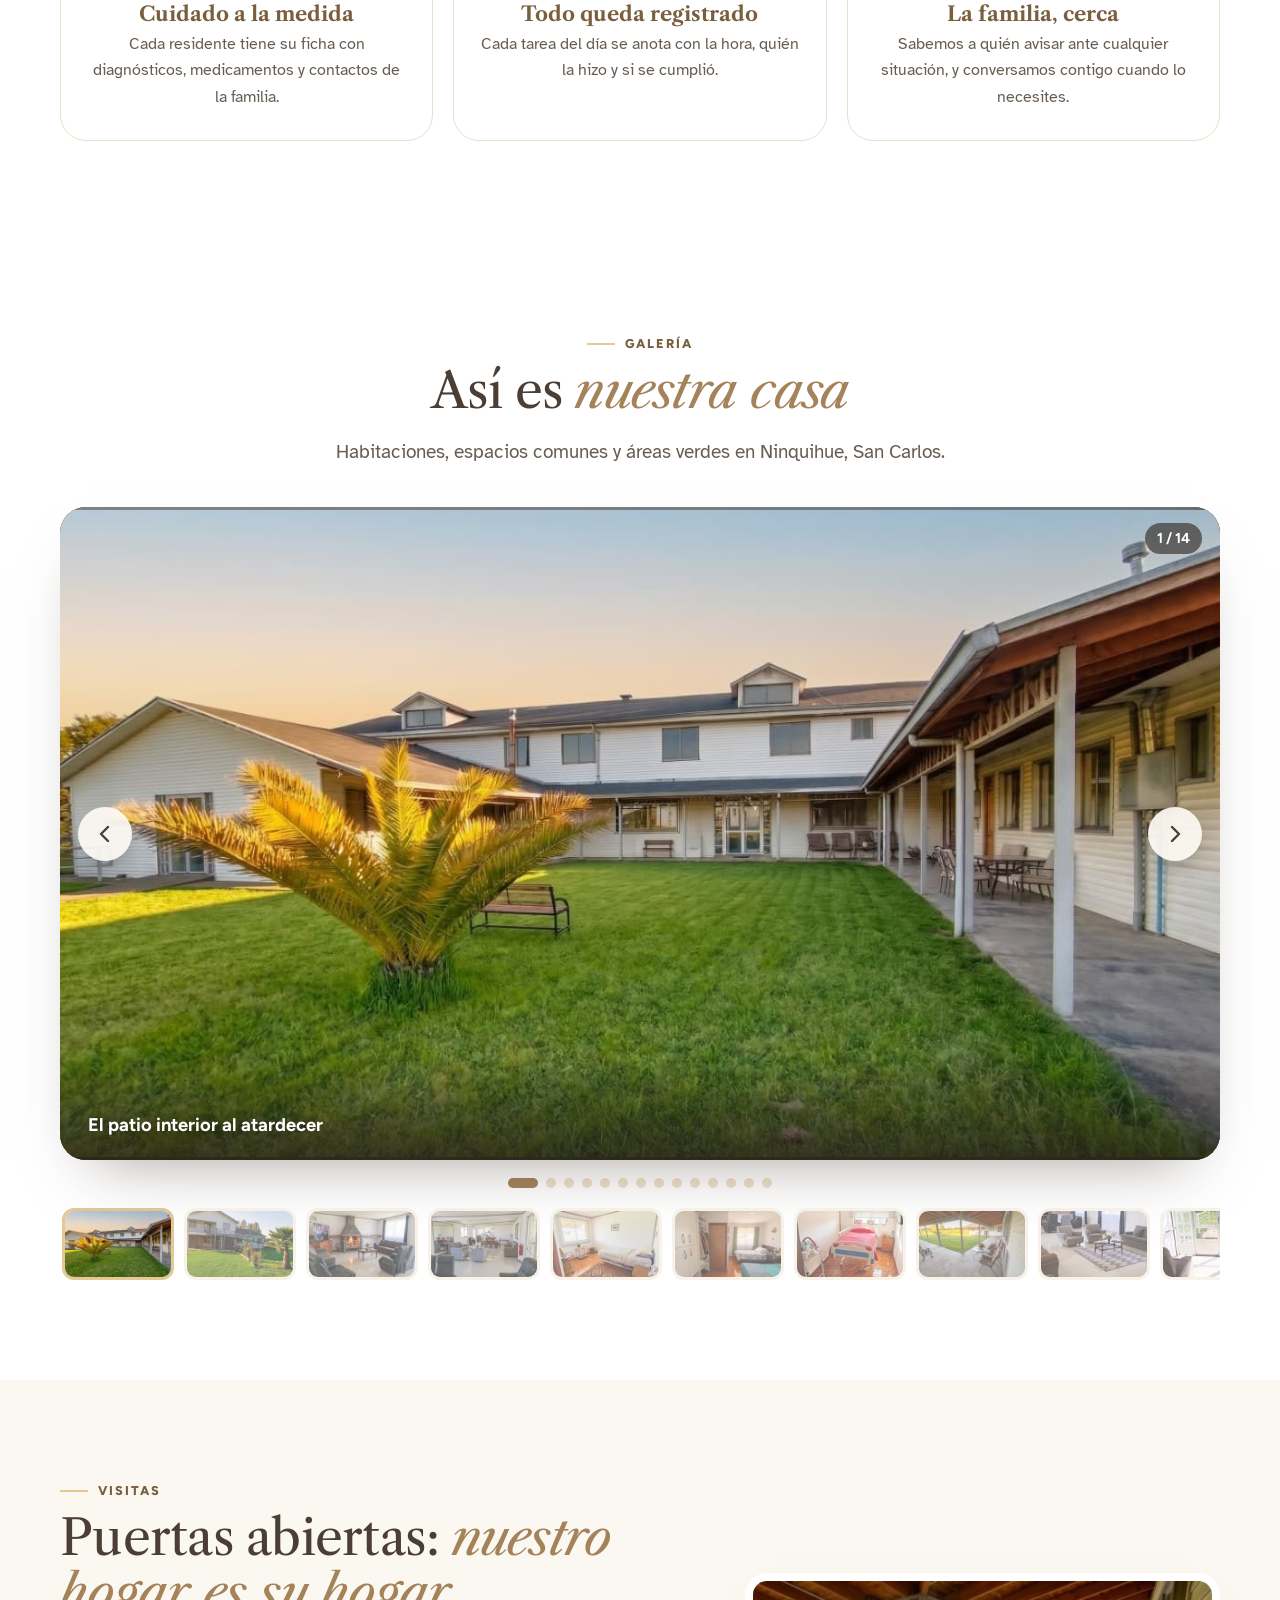
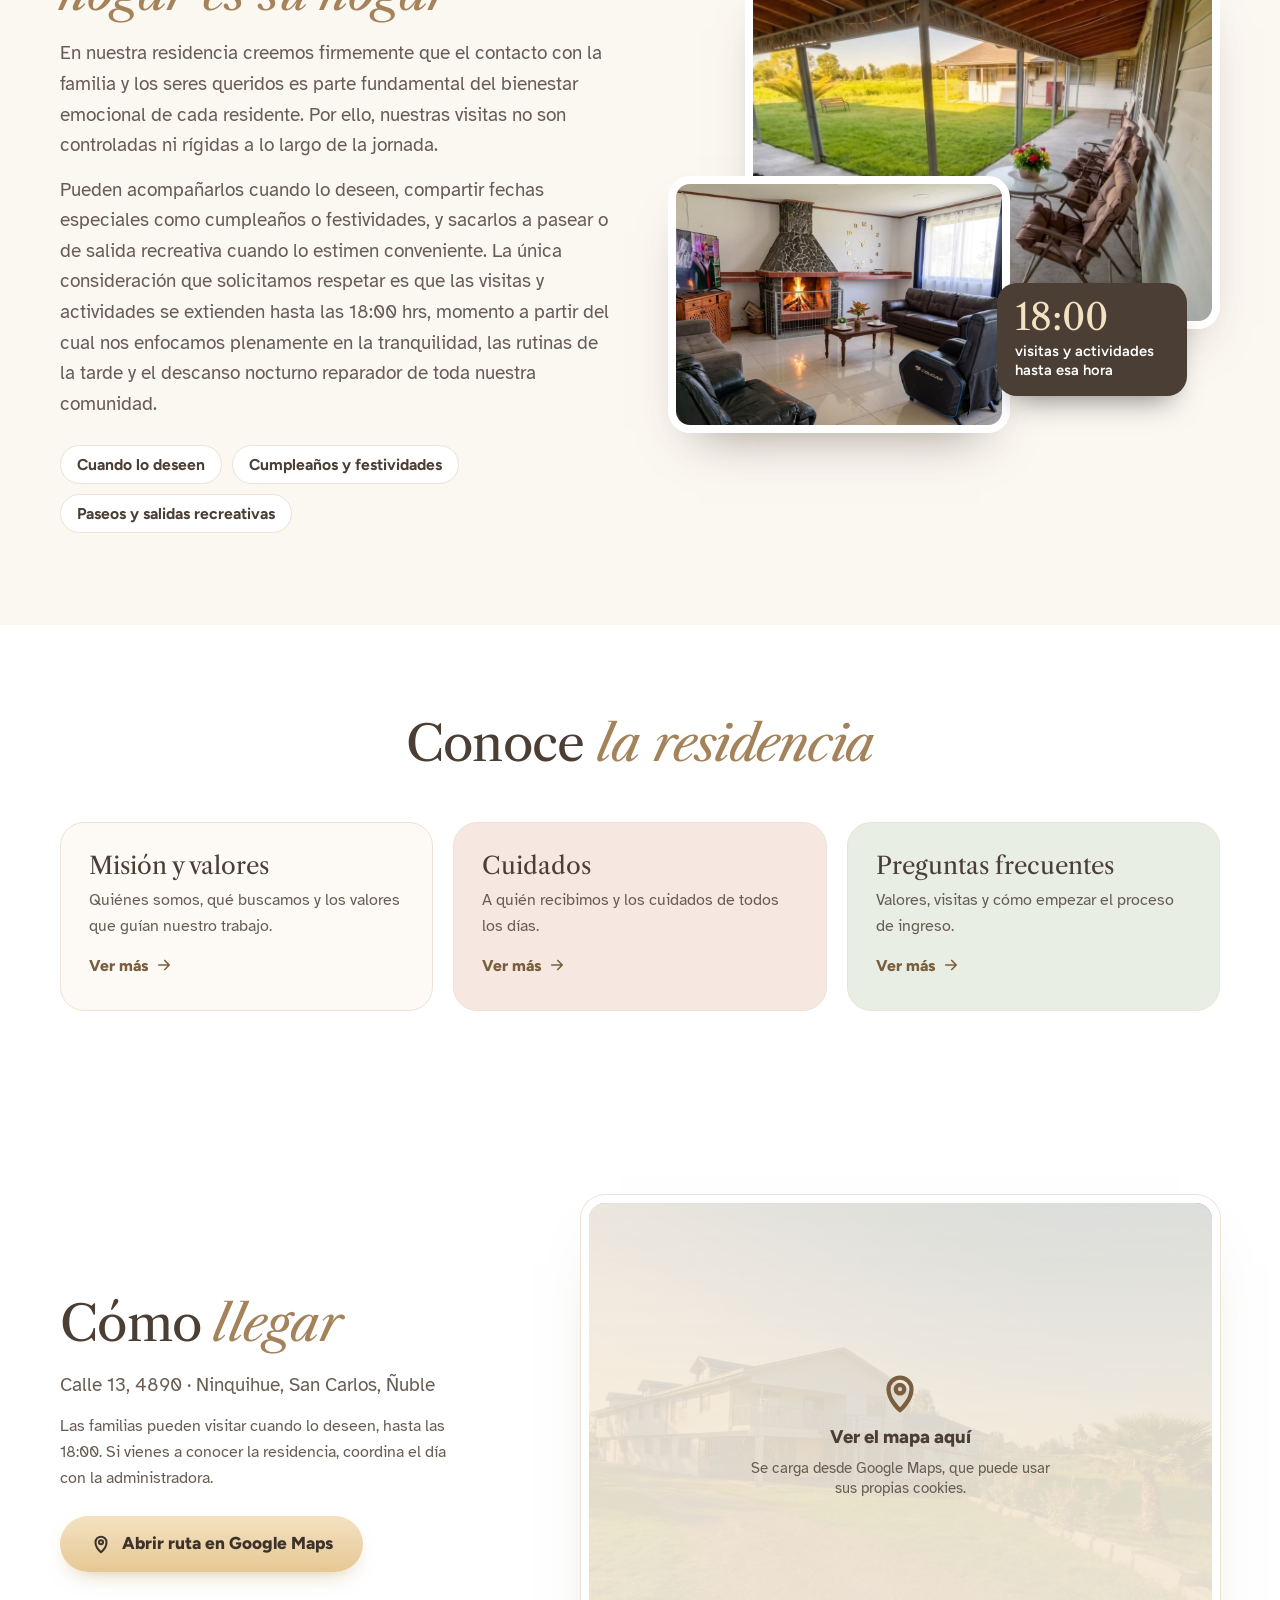
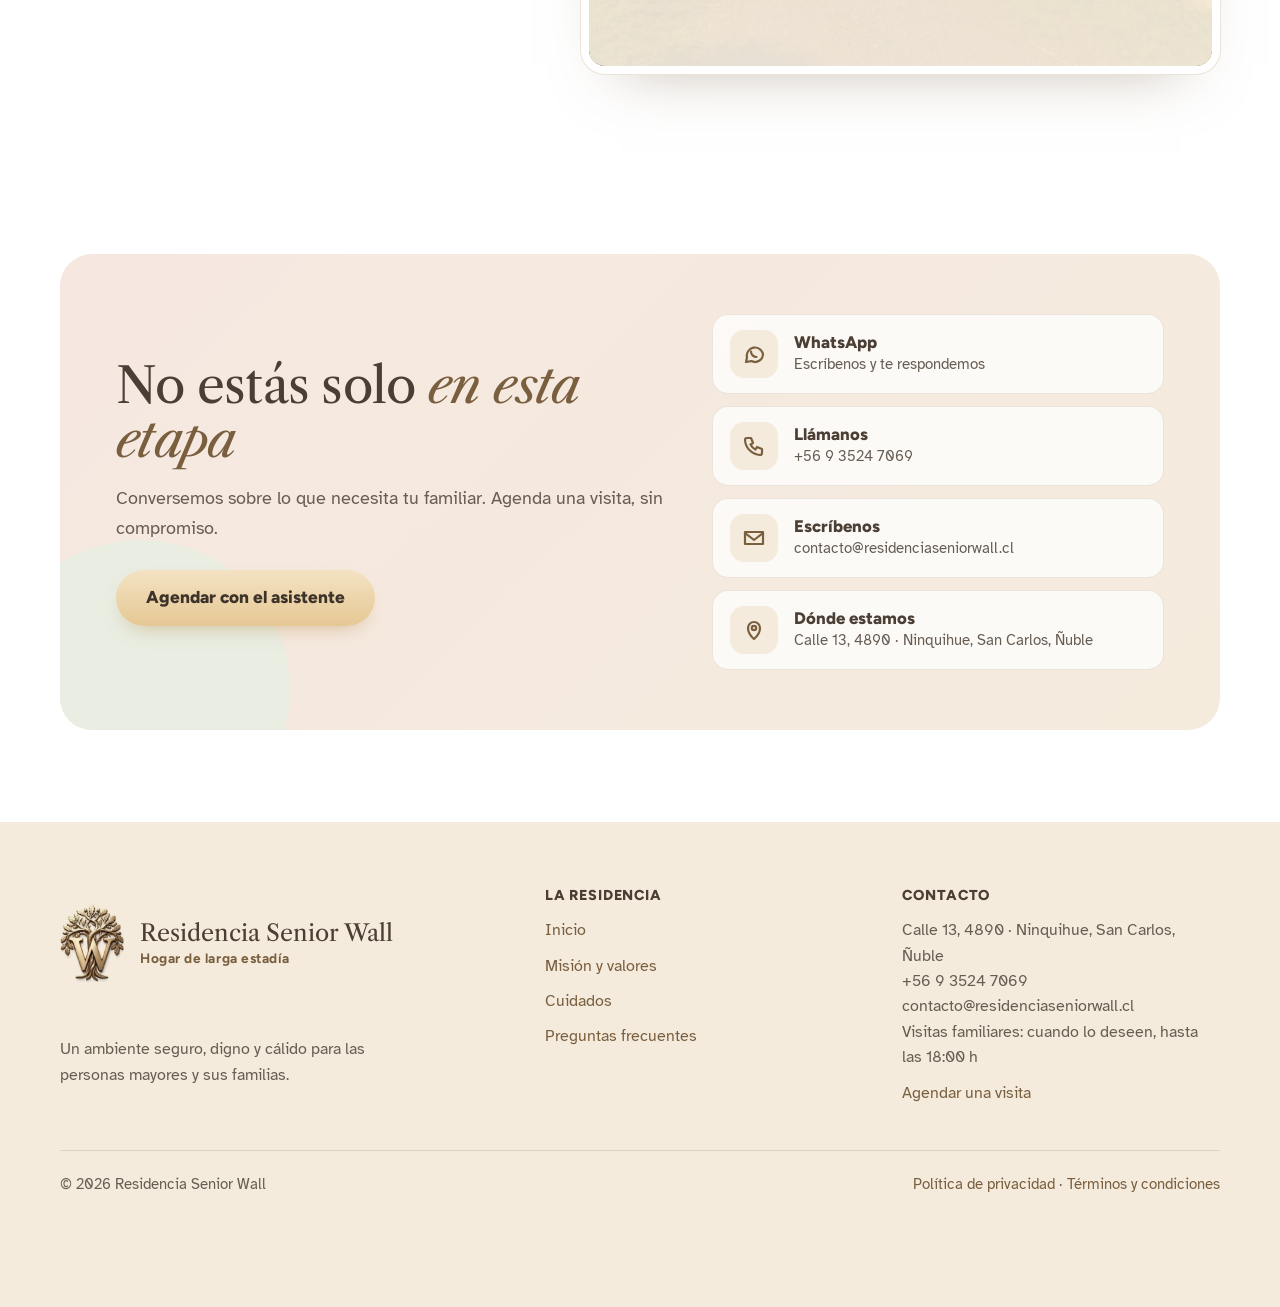
==== commit 203ee0fb: "Carrusel: fotos siempre enteras, sin zoom, con fondo difuminado Co-Authored-By: Claude Opus 5.5 <nor" ====
--- a/index.html
+++ b/index.html
@@ -28,8 +28,8 @@
 <link href="https://fonts.googleapis.com/css2?family=Atkinson+Hyperlegible:ital,wght@0,400;0,700;1,400&family=Figtree:ital,wght@0,600;0,800;1,700&family=Libre+Caslon+Text:ital,wght@0,400;0,700;1,400&display=swap" rel="stylesheet">
 <script>document.documentElement.classList.add('js');</script>
 <!-- Datos de la residencia (teléfono, dirección, formulario de Google, fotos…): se editan en assets/config.js -->
-<script src="assets/config.js?v=20261027d"></script>
-<link rel="stylesheet" href="assets/sitio.css?v=20261027d">
+<script src="assets/config.js?v=20261027e"></script>
+<link rel="stylesheet" href="assets/sitio.css?v=20261027e">
 </head>
 <body>
 <a class="saltar" href="#contenido">Saltar al contenido</a>
@@ -257,7 +257,7 @@
   <svg viewBox="0 0 24 24" aria-hidden="true"><path fill="currentColor" d="M17.472 14.382c-.297-.149-1.758-.867-2.03-.967-.273-.099-.471-.148-.67.15-.197.297-.767.966-.94 1.164-.173.199-.347.223-.644.075-.297-.15-1.255-.463-2.39-1.475-.883-.788-1.48-1.761-1.653-2.059-.173-.297-.018-.458.13-.606.134-.133.298-.347.446-.52.149-.174.198-.298.298-.497.099-.198.05-.371-.025-.52-.075-.149-.669-1.612-.916-2.207-.242-.579-.487-.5-.669-.51-.173-.008-.371-.01-.57-.01-.198 0-.52.074-.792.372-.272.297-1.04 1.016-1.04 2.479 0 1.462 1.065 2.875 1.213 3.074.149.198 2.096 3.2 5.077 4.487.709.306 1.262.489 1.694.625.712.227 1.36.195 1.871.118.571-.085 1.758-.719 2.006-1.413.248-.694.248-1.289.173-1.413-.074-.124-.272-.198-.57-.347m-5.421 7.403h-.004a9.87 9.87 0 01-5.031-1.378l-.361-.214-3.741.982.998-3.648-.235-.374a9.86 9.860 0 01-1.51-5.26c.001-5.45 4.436-9.884 9.888-9.884 2.64 0 5.122 1.03 6.988 2.898a9.825 9.825 0 012.893 6.994c-.003 5.45-4.437 9.884-9.885 9.884m8.413-18.297A11.815 11.815 0 0012.05 0C5.495 0 .16 5.335.157 11.892c0 2.096.547 4.142 1.588 5.945L.057 24l6.305-1.654a11.882 11.882 0 005.683 1.448h.005c6.554 0 11.890-5.335 11.893-11.893a11.821 11.821 0 00-3.48-8.413Z"/></svg>
 </a>
 
-<script src="assets/sitio.js?v=20261027d"></script>
+<script src="assets/sitio.js?v=20261027e"></script>
 <!-- contador de visitas -->
 <script>(function(){try{var L=localStorage,S=sessionStorage;if(location.search.indexOf('yo=1')>-1)L.setItem('soy-de-la-casa','1');
 if(L.getItem('soy-de-la-casa')||S.getItem('visita-contada'))return;S.setItem('visita-contada','1');
--- a/assets/sitio.css
+++ b/assets/sitio.css
@@ -378,10 +378,10 @@
 .car-marco{position:relative;border-radius:26px;overflow:hidden;background:var(--marino-2);box-shadow:0 30px 60px -34px rgba(75,62,52,.55)}
 .car-pista{display:flex;overflow-x:auto;scroll-snap-type:x mandatory;scrollbar-width:none;outline:none}
 .car-pista::-webkit-scrollbar{display:none}
-.car-slide{position:relative;flex:0 0 100%;margin:0;scroll-snap-align:center;aspect-ratio:16/9;max-height:76vh;overflow:hidden;display:grid;place-items:center}
+.car-slide{position:relative;flex:0 0 100%;margin:0;scroll-snap-align:center;aspect-ratio:16/9;max-height:min(76vh,680px);overflow:hidden;display:grid;place-items:center}
 .car-slide::before{content:"";position:absolute;inset:-30px;background:var(--foto) center/cover;filter:blur(26px) brightness(.62);transform:scale(1.1)}
-.car-slide img{position:relative;width:100%;height:100%;object-fit:cover}
-.car-slide.vertical img{object-fit:contain}
+/* La foto se ve siempre entera (sin recortes ni zoom); el fondo difuminado de la misma foto rellena los lados. */
+.car-slide img{position:absolute;inset:0;width:100%;height:100%;object-fit:contain}
 .car-slide figcaption{position:absolute;left:0;right:0;bottom:0;padding:60px 28px 22px;background:linear-gradient(transparent,rgba(42,34,28,.78));color:#fff;font:700 1.15rem/1.3 var(--ui);text-shadow:0 1px 8px rgba(0,0,0,.35)}
 .car-flecha{position:absolute;top:50%;transform:translateY(-50%);width:54px;height:54px;border-radius:50%;border:0;background:rgba(253,250,245,.92);color:var(--marino);display:grid;place-items:center;cursor:pointer;box-shadow:0 10px 24px -10px rgba(0,0,0,.45);transition:transform .18s,background .18s}
 .car-flecha:hover{background:#fff;transform:translateY(-50%) scale(1.06)}
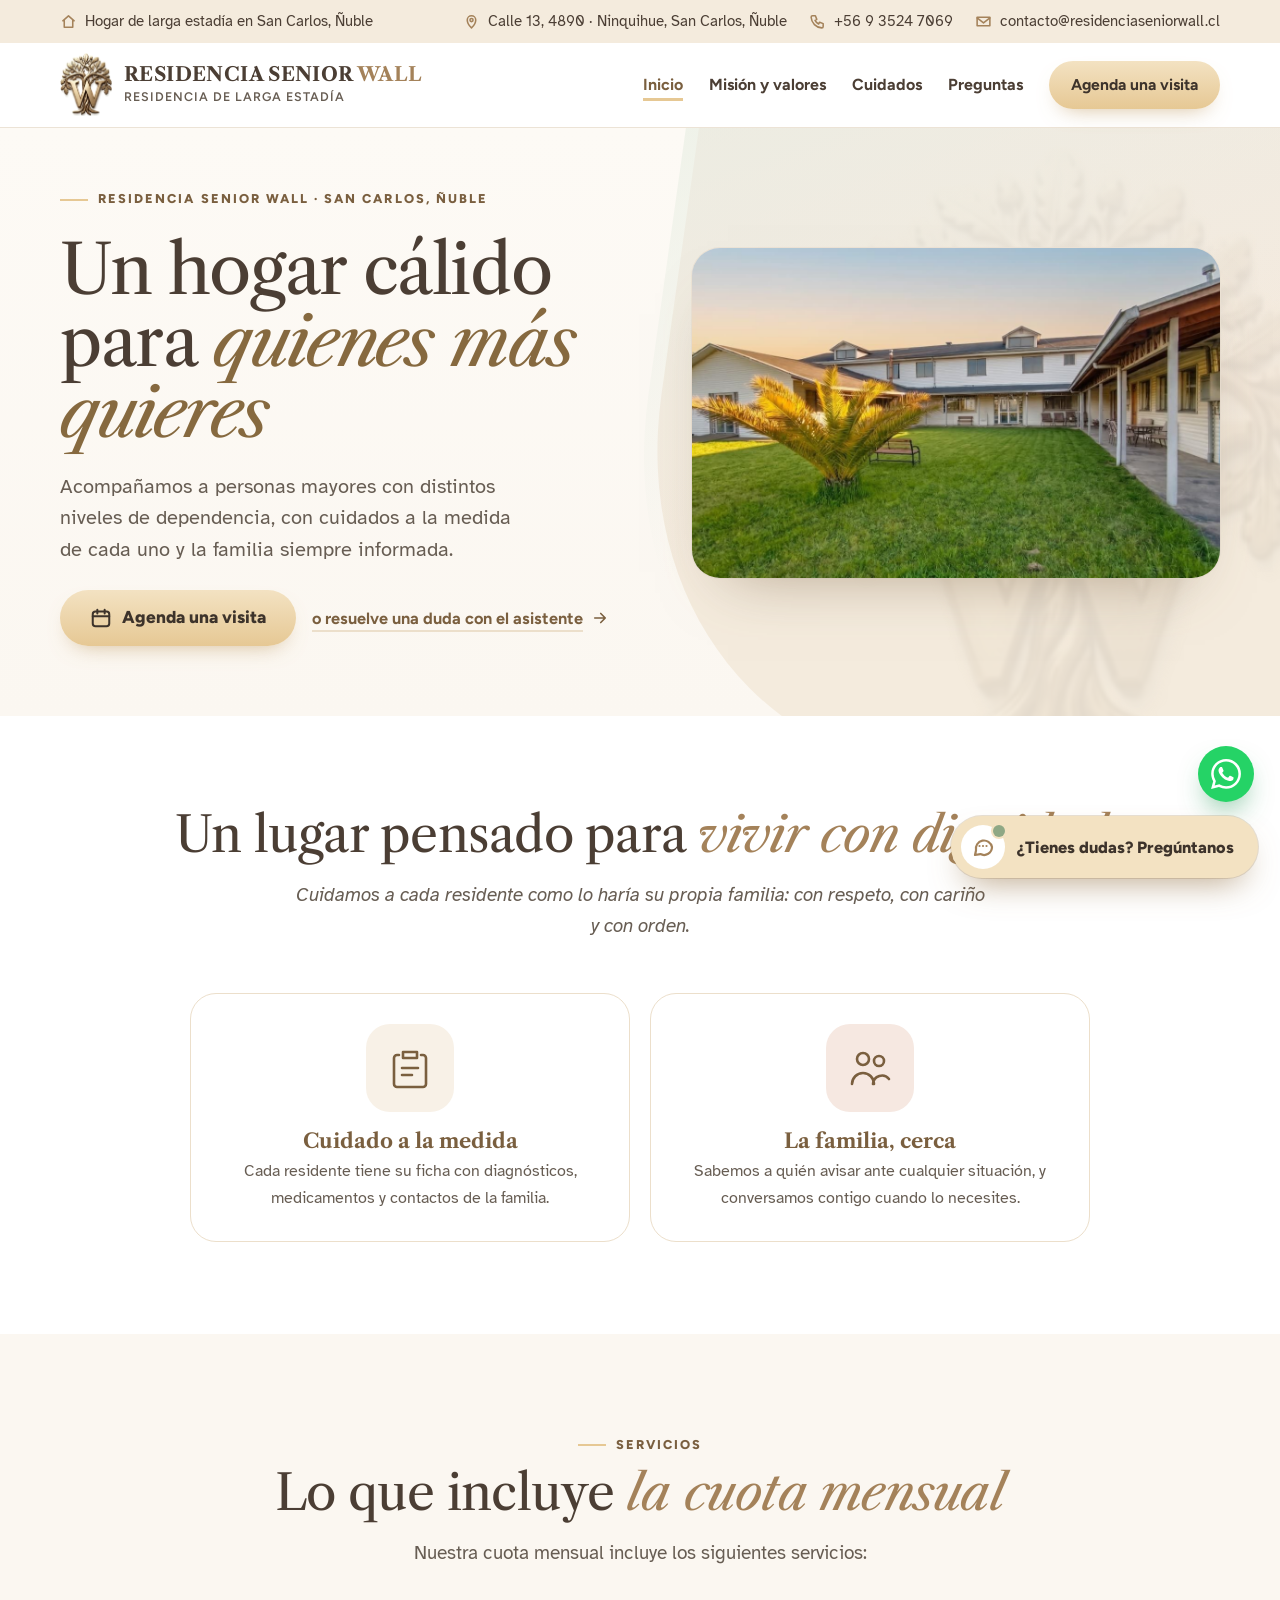
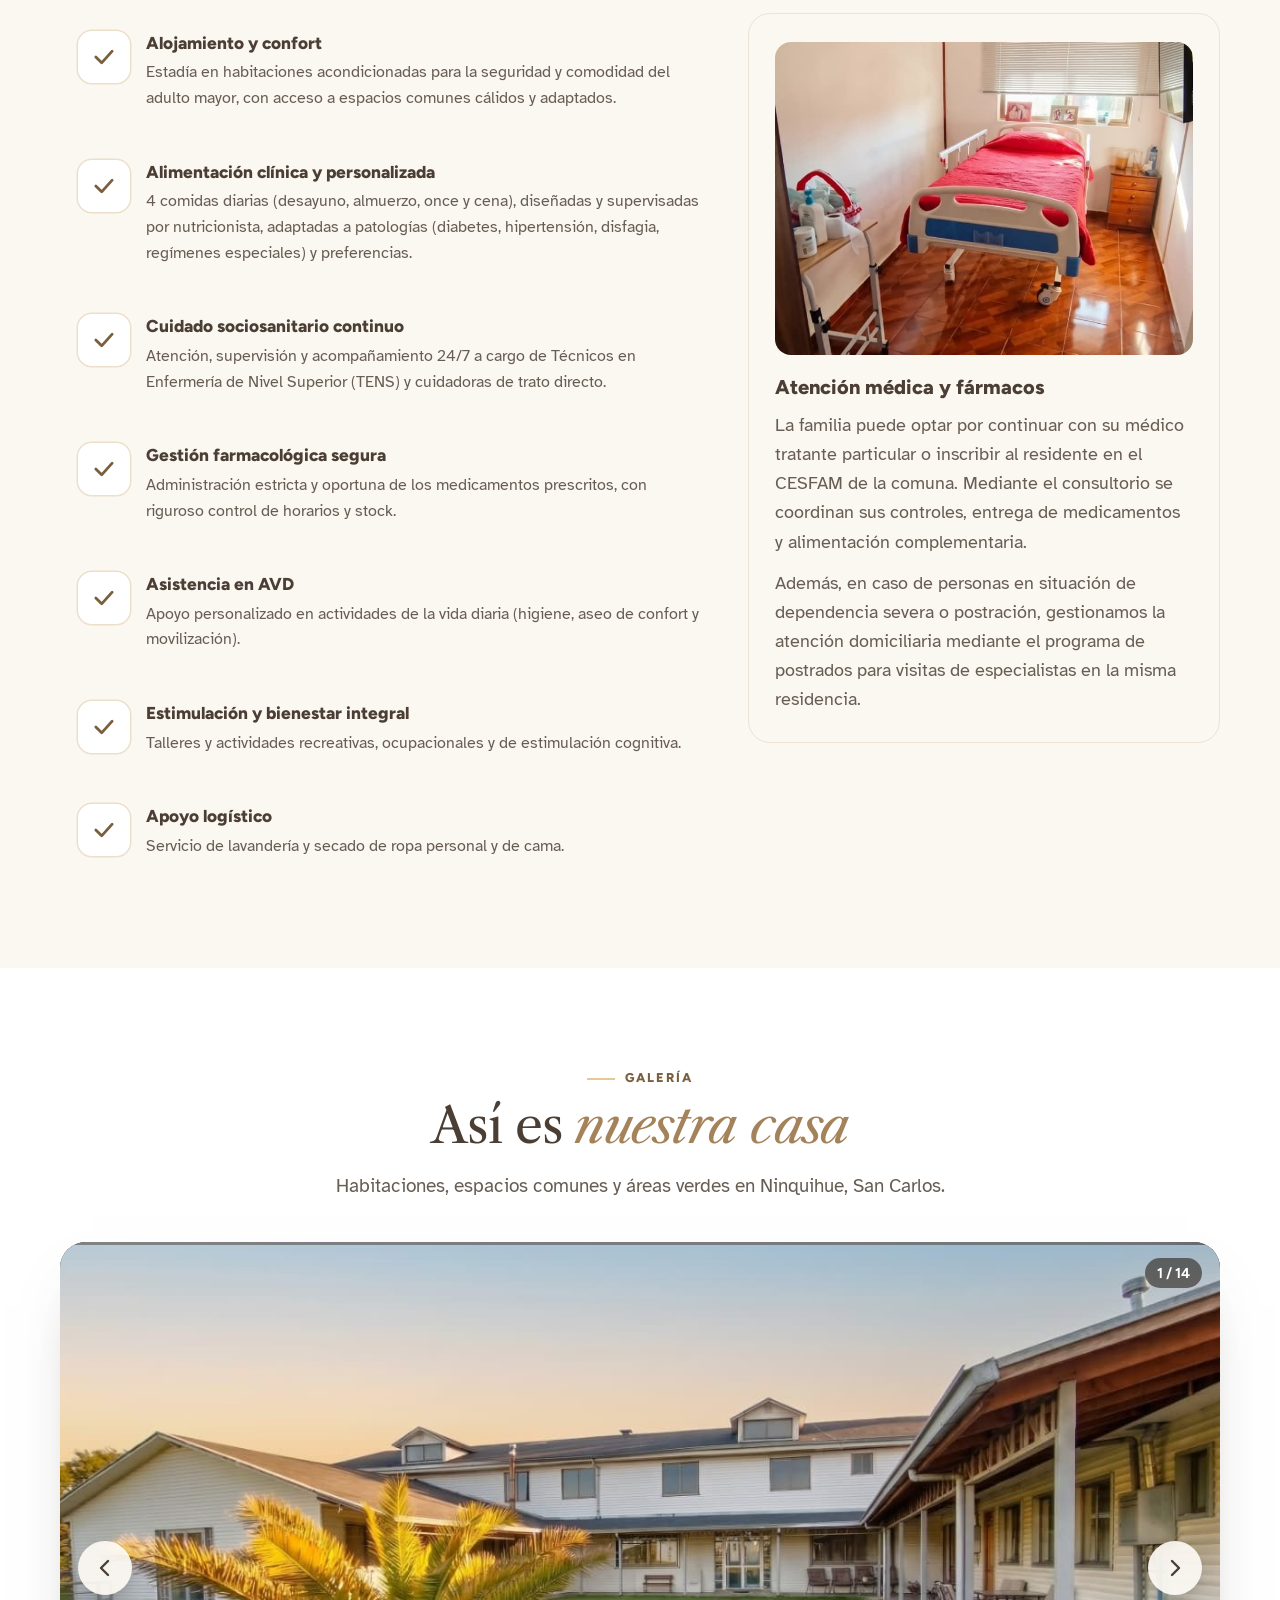
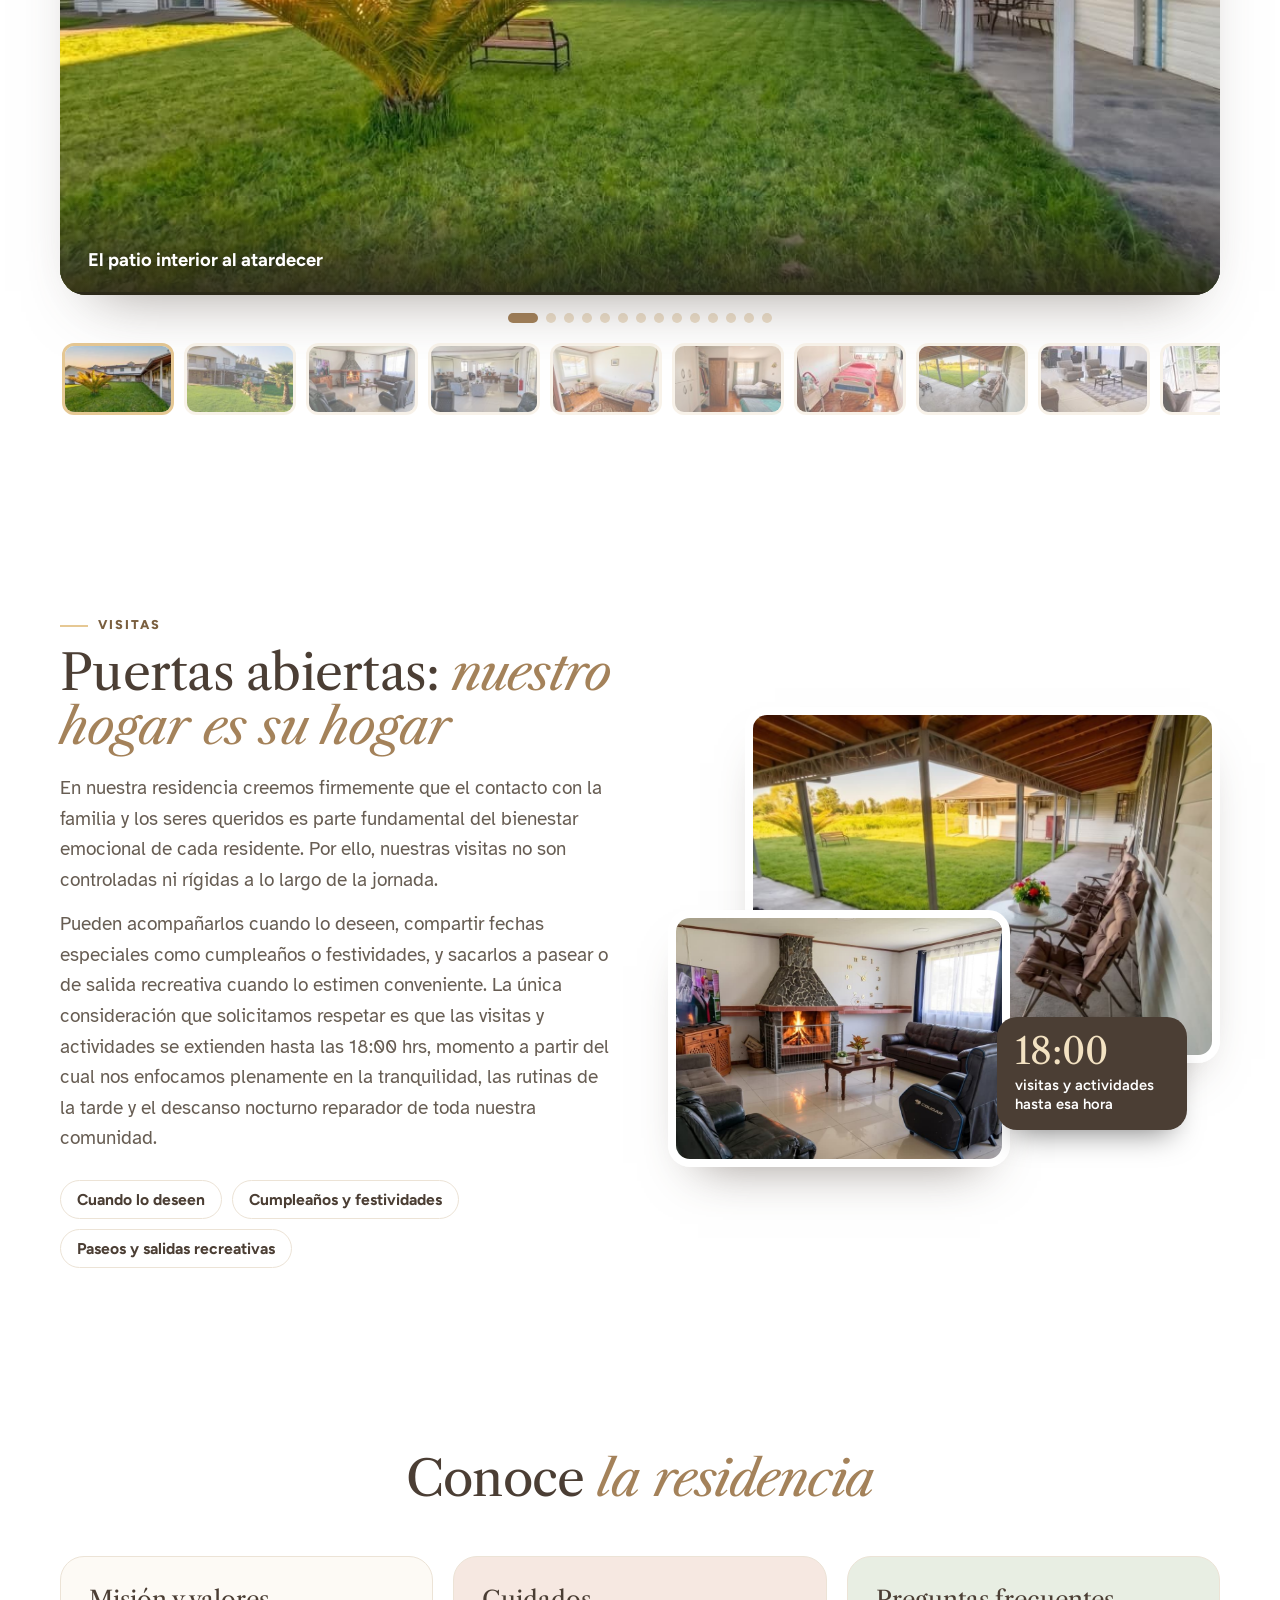
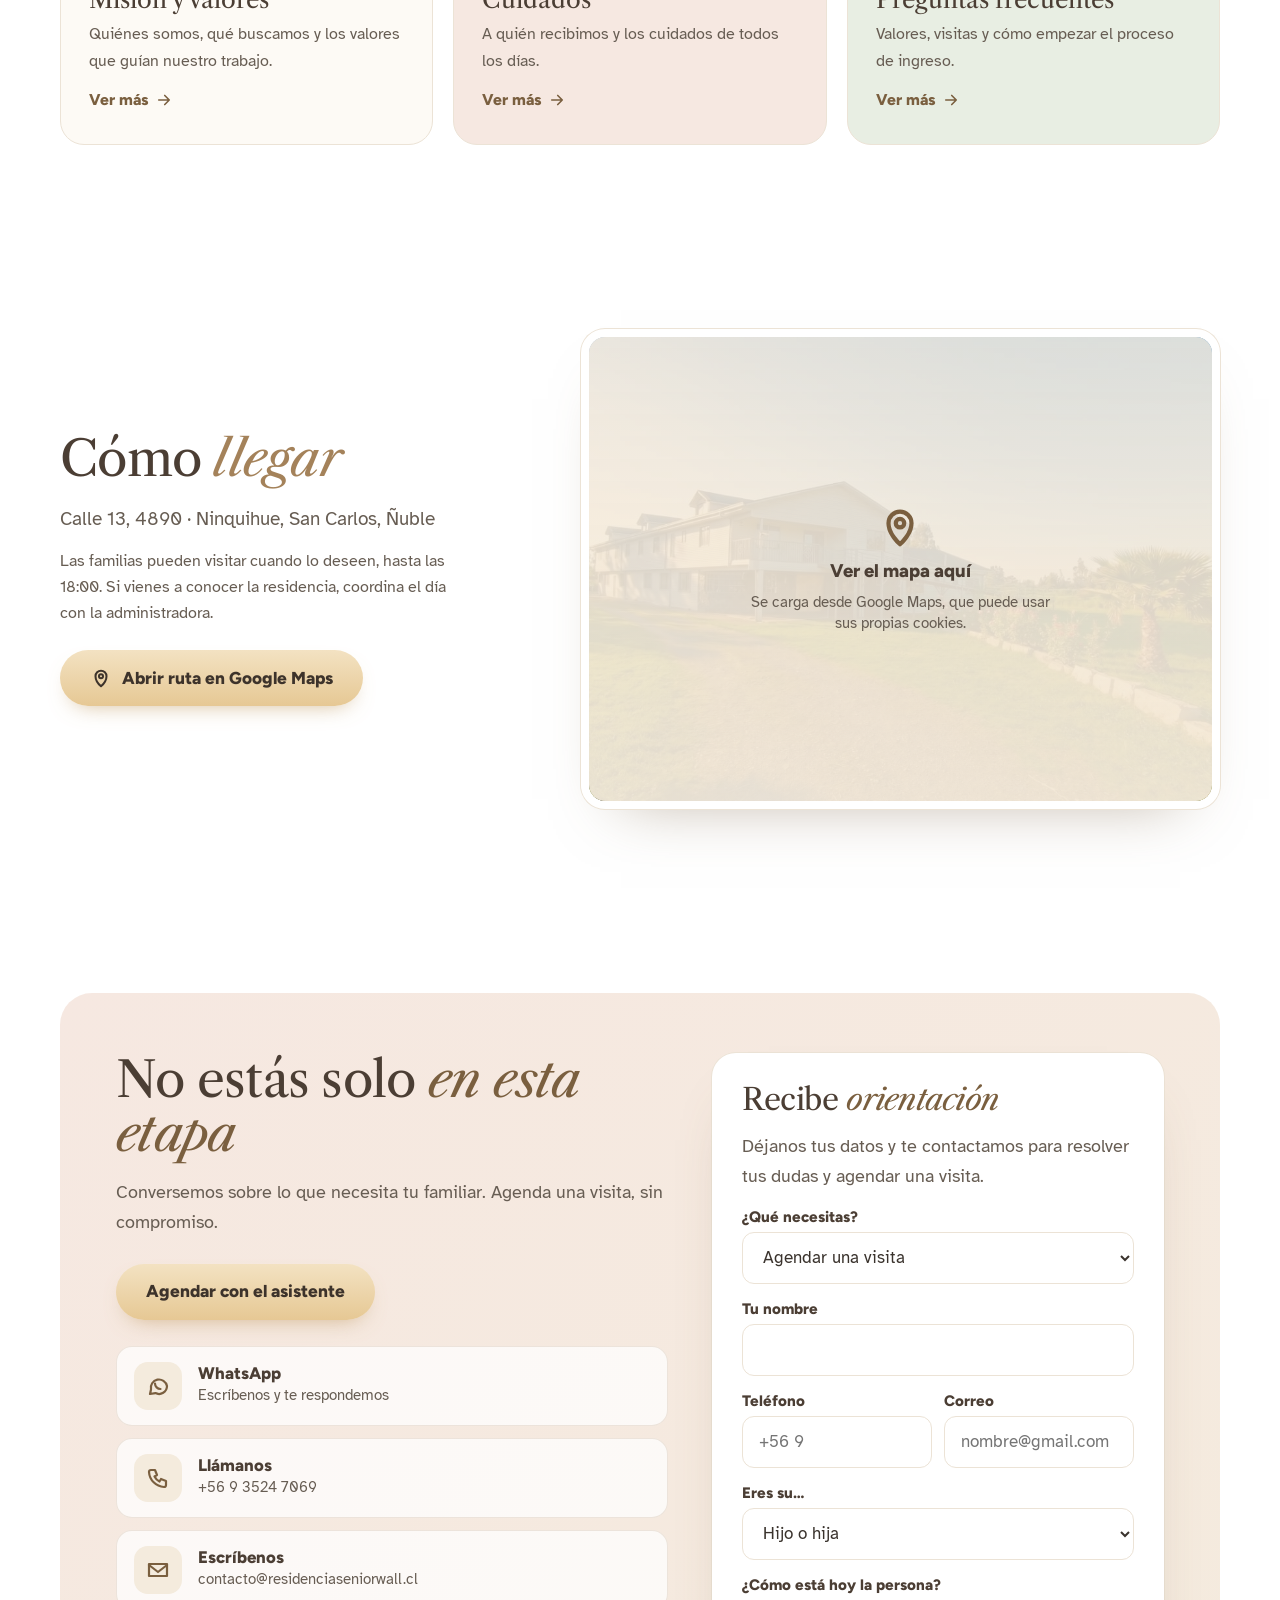
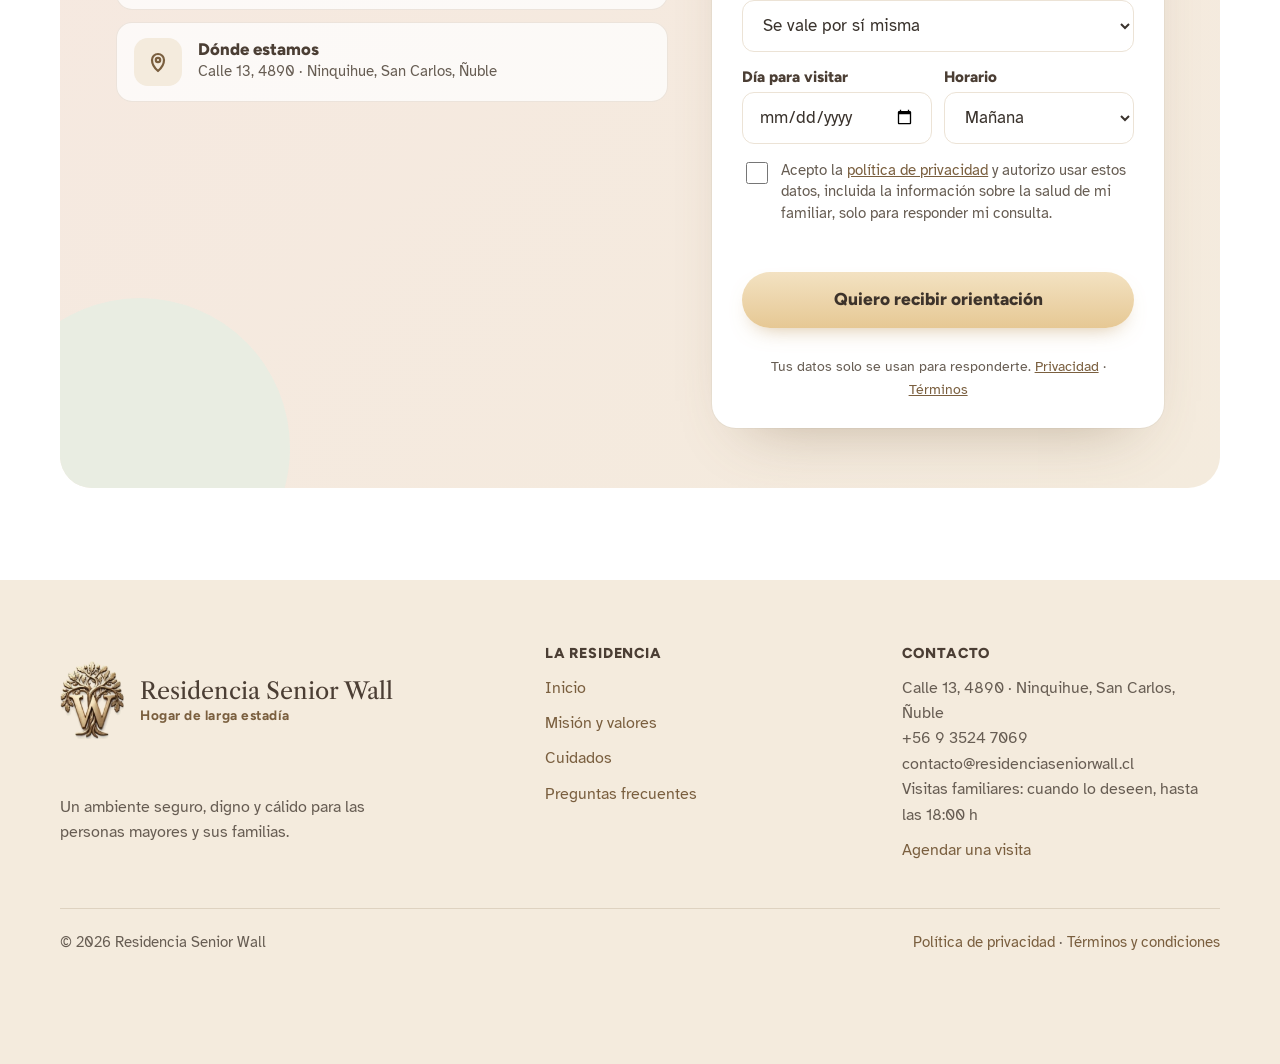
==== commit 298ef408: "Portada: imagen principal, servicios de la mensualidad, sin «Todo queda registrado» y contacto al fi" ====
--- a/index.html
+++ b/index.html
@@ -28,8 +28,8 @@
 <link href="https://fonts.googleapis.com/css2?family=Atkinson+Hyperlegible:ital,wght@0,400;0,700;1,400&family=Figtree:ital,wght@0,600;0,800;1,700&family=Libre+Caslon+Text:ital,wght@0,400;0,700;1,400&display=swap" rel="stylesheet">
 <script>document.documentElement.classList.add('js');</script>
 <!-- Datos de la residencia (teléfono, dirección, formulario de Google, fotos…): se editan en assets/config.js -->
-<script src="assets/config.js?v=20261027e"></script>
-<link rel="stylesheet" href="assets/sitio.css?v=20261027e">
+<script src="assets/config.js?v=20261027f"></script>
+<link rel="stylesheet" href="assets/sitio.css?v=20261027f">
 </head>
 <body>
 <a class="saltar" href="#contenido">Saltar al contenido</a>
@@ -77,36 +77,10 @@
         </div>
       </div>
 
-      <!-- Formulario: arma el mensaje y lo envía por correo/WhatsApp -->
-      <div class="orienta aparece" id="orientacion">
-        <h2>Recibe <span class="t">orientación</span></h2>
-        <p>Déjanos tus datos y te contactamos para resolver tus dudas y agendar una visita.</p>
-        <form id="form-orienta" novalidate>
-          <div class="campo"><label for="f-motivo">¿Qué necesitas?</label>
-            <select id="f-motivo" name="motivo"><option>Agendar una visita</option><option>Recibir orientación</option><option>Consultar valores y cupos</option></select></div>
-          <div class="campo"><label for="f-nombre">Tu nombre</label><input id="f-nombre" name="nombre" autocomplete="name" maxlength="60" required></div>
-          <div class="dos">
-            <div class="campo"><label for="f-tel">Teléfono</label><input id="f-tel" name="telefono" type="tel" autocomplete="tel" inputmode="tel" maxlength="20" placeholder="+56 9" required></div>
-            <div class="campo"><label for="f-correo">Correo</label><input id="f-correo" name="correo" type="email" autocomplete="email" inputmode="email" maxlength="120" placeholder="nombre@gmail.com" required></div>
-          </div>
-          <div class="campo"><label for="f-rel">Eres su…</label>
-            <select id="f-rel" name="relacion"><option>Hijo o hija</option><option>Nieto o nieta</option><option>Pareja</option><option>Otro familiar</option><option>Es para mí</option></select></div>
-          <div class="campo"><label for="f-nivel">¿Cómo está hoy la persona?</label>
-            <select id="f-nivel" name="nivel"><option>Se vale por sí misma</option><option>Necesita ayuda en parte del día</option><option>Pasa en cama la mayor parte del tiempo</option><option>No estoy seguro</option></select></div>
-          <div class="dos" id="f-visita">
-            <div class="campo"><label for="f-dia">Día para visitar</label><input id="f-dia" name="dia" type="date"></div>
-            <div class="campo"><label for="f-franja">Horario</label>
-              <select id="f-franja" name="franja"><option>Mañana</option><option>Tarde</option><option>Me da igual</option></select></div>
-          </div>
-          <label class="consiente" for="f-acepto"><input id="f-acepto" name="acepto" type="checkbox">
-            <span>Acepto la <a href="privacidad.html" target="_blank">política de privacidad</a> y autorizo usar estos datos, incluida la información sobre la salud de mi familiar, solo para responder mi consulta.</span></label>
-          <div class="trampa" aria-hidden="true"><label for="f-web">No llenar este campo</label><input id="f-web" name="sitio_web" type="text" tabindex="-1" autocomplete="off"></div>
-          <p class="error" id="f-error" role="alert"></p>
-          <button class="btn btn-sol" type="submit">Quiero recibir orientación</button>
-          <div class="envio" id="f-envio" hidden></div>
-          <p class="nota">Tus datos solo se usan para responderte. <a href="privacidad.html">Privacidad</a> · <a href="terminos.html">Términos</a></p>
-        </form>
-      </div>
+      <!-- Imagen principal (pedido del dueño, 27-10-2026) -->
+      <figure class="portada-foto aparece">
+        <img src="assets/fotos/patio-atardecer.jpg" alt="El patio interior de la residencia al atardecer" width="1280" height="714" fetchpriority="high">
+      </figure>
     </div>
   </section>
 
@@ -124,10 +98,37 @@
         <h2>Un lugar pensado para <span class="t">vivir con dignidad</span></h2>
         <p class="bajada i">Cuidamos a cada residente como lo haría su propia familia: con respeto, con cariño y con orden.</p>
       </div>
-      <div class="pilares tres">
+      <div class="pilares dos">
         <div class="pilar aparece"><div class="ico"><svg viewBox="0 0 48 48" fill="none" stroke="currentColor" stroke-width="2.6" stroke-linecap="round" stroke-linejoin="round" aria-hidden="true"><path d="M17 8h14v6H17z"/><path d="M13 11h-2a3 3 0 0 0-3 3v26a3 3 0 0 0 3 3h26a3 3 0 0 0 3-3V14a3 3 0 0 0-3-3h-2"/><path d="M16 24h16M16 31h10"/></svg></div><div><h3>Cuidado a la medida</h3><p>Cada residente tiene su ficha con diagnósticos, medicamentos y contactos de la familia.</p></div></div>
-        <div class="pilar aparece"><div class="ico"><svg viewBox="0 0 48 48" fill="none" stroke="currentColor" stroke-width="2.6" stroke-linecap="round" stroke-linejoin="round" aria-hidden="true"><path d="M8 14h32v26H8z"/><path d="M8 22h32M16 8v8M32 8v8M15 30l4 4 8-8"/></svg></div><div><h3>Todo queda registrado</h3><p>Cada tarea del día se anota con la hora, quién la hizo y si se cumplió.</p></div></div>
         <div class="pilar aparece"><div class="ico"><svg viewBox="0 0 48 48" fill="none" stroke="currentColor" stroke-width="2.6" stroke-linecap="round" stroke-linejoin="round" aria-hidden="true"><circle cx="17" cy="15" r="6"/><circle cx="33" cy="17" r="5"/><path d="M6 40a11 11 0 0 1 22 0M27 40a9 9 0 0 1 16-5"/></svg></div><div><h3>La familia, cerca</h3><p>Sabemos a quién avisar ante cualquier situación, y conversamos contigo cuando lo necesites.</p></div></div>
+      </div>
+    </div>
+  </section>
+
+  <!-- QUÉ INCLUYE LA MENSUALIDAD (texto del dueño, 27-10-2026) -->
+  <section class="seccion-gris" id="incluye">
+    <div class="wrap">
+      <div class="centro aparece">
+        <p class="sobre">Servicios</p>
+        <h2>Lo que incluye <span class="t">la cuota mensual</span></h2>
+        <p class="bajada">Nuestra cuota mensual incluye los siguientes servicios:</p>
+      </div>
+      <div class="incluye-grid">
+        <ul class="lista-ficha aparece">
+          <li><span class="ico"><svg viewBox="0 0 24 24" fill="none" stroke="currentColor" stroke-width="2.4" stroke-linecap="round" stroke-linejoin="round" aria-hidden="true"><path d="M5 12l5 5 9-10"/></svg></span><div><b>Alojamiento y confort</b><span>Estadía en habitaciones acondicionadas para la seguridad y comodidad del adulto mayor, con acceso a espacios comunes cálidos y adaptados.</span></div></li>
+          <li><span class="ico"><svg viewBox="0 0 24 24" fill="none" stroke="currentColor" stroke-width="2.4" stroke-linecap="round" stroke-linejoin="round" aria-hidden="true"><path d="M5 12l5 5 9-10"/></svg></span><div><b>Alimentación clínica y personalizada</b><span>4 comidas diarias (desayuno, almuerzo, once y cena), diseñadas y supervisadas por nutricionista, adaptadas a patologías (diabetes, hipertensión, disfagia, regímenes especiales) y preferencias.</span></div></li>
+          <li><span class="ico"><svg viewBox="0 0 24 24" fill="none" stroke="currentColor" stroke-width="2.4" stroke-linecap="round" stroke-linejoin="round" aria-hidden="true"><path d="M5 12l5 5 9-10"/></svg></span><div><b>Cuidado sociosanitario continuo</b><span>Atención, supervisión y acompañamiento 24/7 a cargo de Técnicos en Enfermería de Nivel Superior (TENS) y cuidadoras de trato directo.</span></div></li>
+          <li><span class="ico"><svg viewBox="0 0 24 24" fill="none" stroke="currentColor" stroke-width="2.4" stroke-linecap="round" stroke-linejoin="round" aria-hidden="true"><path d="M5 12l5 5 9-10"/></svg></span><div><b>Gestión farmacológica segura</b><span>Administración estricta y oportuna de los medicamentos prescritos, con riguroso control de horarios y stock.</span></div></li>
+          <li><span class="ico"><svg viewBox="0 0 24 24" fill="none" stroke="currentColor" stroke-width="2.4" stroke-linecap="round" stroke-linejoin="round" aria-hidden="true"><path d="M5 12l5 5 9-10"/></svg></span><div><b>Asistencia en AVD</b><span>Apoyo personalizado en actividades de la vida diaria (higiene, aseo de confort y movilización).</span></div></li>
+          <li><span class="ico"><svg viewBox="0 0 24 24" fill="none" stroke="currentColor" stroke-width="2.4" stroke-linecap="round" stroke-linejoin="round" aria-hidden="true"><path d="M5 12l5 5 9-10"/></svg></span><div><b>Estimulación y bienestar integral</b><span>Talleres y actividades recreativas, ocupacionales y de estimulación cognitiva.</span></div></li>
+          <li><span class="ico"><svg viewBox="0 0 24 24" fill="none" stroke="currentColor" stroke-width="2.4" stroke-linecap="round" stroke-linejoin="round" aria-hidden="true"><path d="M5 12l5 5 9-10"/></svg></span><div><b>Apoyo logístico</b><span>Servicio de lavandería y secado de ropa personal y de cama.</span></div></li>
+        </ul>
+        <div class="aparece medico">
+          <img src="assets/fotos/habitacion-cama-clinica.jpg" alt="Habitación con cama clínica" loading="lazy" width="714" height="1280">
+          <h3>Atención médica y fármacos</h3>
+          <p>La familia puede optar por continuar con su médico tratante particular o inscribir al residente en el CESFAM de la comuna. Mediante el consultorio se coordinan sus controles, entrega de medicamentos y alimentación complementaria.</p>
+          <p>Además, en caso de personas en situación de dependencia severa o postración, gestionamos la atención domiciliaria mediante el programa de postrados para visitas de especialistas en la misma residencia.</p>
+        </div>
       </div>
     </div>
   </section>
@@ -141,7 +142,7 @@
   </section>
 
   <!-- PUERTAS ABIERTAS (texto del dueño, 27-10-2026) -->
-  <section class="seccion-gris" id="puertas-abiertas">
+  <section id="puertas-abiertas">
     <div class="wrap">
       <div class="puertas">
       <div class="aparece puertas-texto">
@@ -197,17 +198,49 @@
     </div>
   </section>
 
-  <!-- CIERRE -->
-  <div class="wrap">
-    <div class="cierre aparece" id="contacto">
-      <div>
+  <!-- CONTACTO (al final, pedido del dueño 27-10-2026): formulario + canales -->
+  <section id="orientacion">
+    <div class="wrap">
+      <div class="cierre contacto-final" id="contacto">
+      <div class="contacto-info aparece">
         <h2>No estás solo <span class="t">en esta etapa</span></h2>
         <p>Conversemos sobre lo que necesita tu familiar. Agenda una visita, sin compromiso.</p>
         <p style="margin-top:26px"><button class="btn btn-sol" type="button" data-abrir-chat data-flujo="visita">Agendar con el asistente</button></p>
-      </div>
-      <ul class="canales" id="canales"></ul>
-    </div>
-  </div>
+        <ul class="canales" id="canales"></ul>
+      </div>
+      <!-- Formulario: arma el mensaje y lo envía por correo/WhatsApp -->
+    <div class="orienta aparece">
+      <h2>Recibe <span class="t">orientación</span></h2>
+      <p>Déjanos tus datos y te contactamos para resolver tus dudas y agendar una visita.</p>
+      <form id="form-orienta" novalidate>
+        <div class="campo"><label for="f-motivo">¿Qué necesitas?</label>
+          <select id="f-motivo" name="motivo"><option>Agendar una visita</option><option>Recibir orientación</option><option>Consultar valores y cupos</option></select></div>
+        <div class="campo"><label for="f-nombre">Tu nombre</label><input id="f-nombre" name="nombre" autocomplete="name" maxlength="60" required></div>
+        <div class="dos">
+          <div class="campo"><label for="f-tel">Teléfono</label><input id="f-tel" name="telefono" type="tel" autocomplete="tel" inputmode="tel" maxlength="20" placeholder="+56 9" required></div>
+          <div class="campo"><label for="f-correo">Correo</label><input id="f-correo" name="correo" type="email" autocomplete="email" inputmode="email" maxlength="120" placeholder="nombre@gmail.com" required></div>
+        </div>
+        <div class="campo"><label for="f-rel">Eres su…</label>
+          <select id="f-rel" name="relacion"><option>Hijo o hija</option><option>Nieto o nieta</option><option>Pareja</option><option>Otro familiar</option><option>Es para mí</option></select></div>
+        <div class="campo"><label for="f-nivel">¿Cómo está hoy la persona?</label>
+          <select id="f-nivel" name="nivel"><option>Se vale por sí misma</option><option>Necesita ayuda en parte del día</option><option>Pasa en cama la mayor parte del tiempo</option><option>No estoy seguro</option></select></div>
+        <div class="dos" id="f-visita">
+          <div class="campo"><label for="f-dia">Día para visitar</label><input id="f-dia" name="dia" type="date"></div>
+          <div class="campo"><label for="f-franja">Horario</label>
+            <select id="f-franja" name="franja"><option>Mañana</option><option>Tarde</option><option>Me da igual</option></select></div>
+        </div>
+        <label class="consiente" for="f-acepto"><input id="f-acepto" name="acepto" type="checkbox">
+          <span>Acepto la <a href="privacidad.html" target="_blank">política de privacidad</a> y autorizo usar estos datos, incluida la información sobre la salud de mi familiar, solo para responder mi consulta.</span></label>
+        <div class="trampa" aria-hidden="true"><label for="f-web">No llenar este campo</label><input id="f-web" name="sitio_web" type="text" tabindex="-1" autocomplete="off"></div>
+        <p class="error" id="f-error" role="alert"></p>
+        <button class="btn btn-sol" type="submit">Quiero recibir orientación</button>
+        <div class="envio" id="f-envio" hidden></div>
+        <p class="nota">Tus datos solo se usan para responderte. <a href="privacidad.html">Privacidad</a> · <a href="terminos.html">Términos</a></p>
+      </form>
+    </div>
+      </div>
+    </div>
+  </section>
 </main>
 
 <footer>
@@ -257,7 +290,7 @@
   <svg viewBox="0 0 24 24" aria-hidden="true"><path fill="currentColor" d="M17.472 14.382c-.297-.149-1.758-.867-2.03-.967-.273-.099-.471-.148-.67.15-.197.297-.767.966-.94 1.164-.173.199-.347.223-.644.075-.297-.15-1.255-.463-2.39-1.475-.883-.788-1.48-1.761-1.653-2.059-.173-.297-.018-.458.13-.606.134-.133.298-.347.446-.52.149-.174.198-.298.298-.497.099-.198.05-.371-.025-.52-.075-.149-.669-1.612-.916-2.207-.242-.579-.487-.5-.669-.51-.173-.008-.371-.01-.57-.01-.198 0-.52.074-.792.372-.272.297-1.04 1.016-1.04 2.479 0 1.462 1.065 2.875 1.213 3.074.149.198 2.096 3.2 5.077 4.487.709.306 1.262.489 1.694.625.712.227 1.36.195 1.871.118.571-.085 1.758-.719 2.006-1.413.248-.694.248-1.289.173-1.413-.074-.124-.272-.198-.57-.347m-5.421 7.403h-.004a9.87 9.87 0 01-5.031-1.378l-.361-.214-3.741.982.998-3.648-.235-.374a9.86 9.860 0 01-1.51-5.26c.001-5.45 4.436-9.884 9.888-9.884 2.64 0 5.122 1.03 6.988 2.898a9.825 9.825 0 012.893 6.994c-.003 5.45-4.437 9.884-9.885 9.884m8.413-18.297A11.815 11.815 0 0012.05 0C5.495 0 .16 5.335.157 11.892c0 2.096.547 4.142 1.588 5.945L.057 24l6.305-1.654a11.882 11.882 0 005.683 1.448h.005c6.554 0 11.890-5.335 11.893-11.893a11.821 11.821 0 00-3.48-8.413Z"/></svg>
 </a>
 
-<script src="assets/sitio.js?v=20261027e"></script>
+<script src="assets/sitio.js?v=20261027f"></script>
 <!-- contador de visitas -->
 <script>(function(){try{var L=localStorage,S=sessionStorage;if(location.search.indexOf('yo=1')>-1)L.setItem('soy-de-la-casa','1');
 if(L.getItem('soy-de-la-casa')||S.getItem('visita-contada'))return;S.setItem('visita-contada','1');
--- a/assets/sitio.css
+++ b/assets/sitio.css
@@ -422,3 +422,15 @@
 .mapa-cargar svg{width:46px;height:46px;color:var(--turquesa-2)}
 .mapa-cargar b{font:800 1.15rem var(--ui)}.mapa-cargar small{font:400 .92rem/1.4 var(--texto);color:var(--tinta-2);max-width:32ch}
 .mapa-cargar:hover b{text-decoration:underline;text-decoration-color:var(--sol-2);text-underline-offset:5px}
+
+/* Portada con imagen principal y contacto al final (27-10-2026) */
+.portada-foto{margin:0;border-radius:28px;overflow:hidden;aspect-ratio:16/10;box-shadow:0 30px 60px -36px rgba(120,95,65,.55),0 0 0 1px var(--linea);max-width:100%}
+.portada-foto img{width:100%;height:100%;object-fit:cover;display:block}
+.pilares.dos{grid-template-columns:repeat(2,1fr);max-width:900px;margin-left:auto;margin-right:auto}
+.pilares.dos .pilar{grid-template-columns:1fr;justify-items:center;align-content:start;text-align:center;padding:30px 26px}
+#orientacion{padding-bottom:0}
+.contacto-final{margin-top:0;align-items:start}
+.contacto-final .contacto-info .canales{margin-top:26px}
+.contacto-final .orienta{position:relative}
+@media (max-width:860px){.pilares.dos{grid-template-columns:1fr}.portada-foto{border-radius:20px}}
+@media (max-width:1000px){.portada{background:linear-gradient(180deg,var(--crema) 0%,var(--fondo) 100%)}}
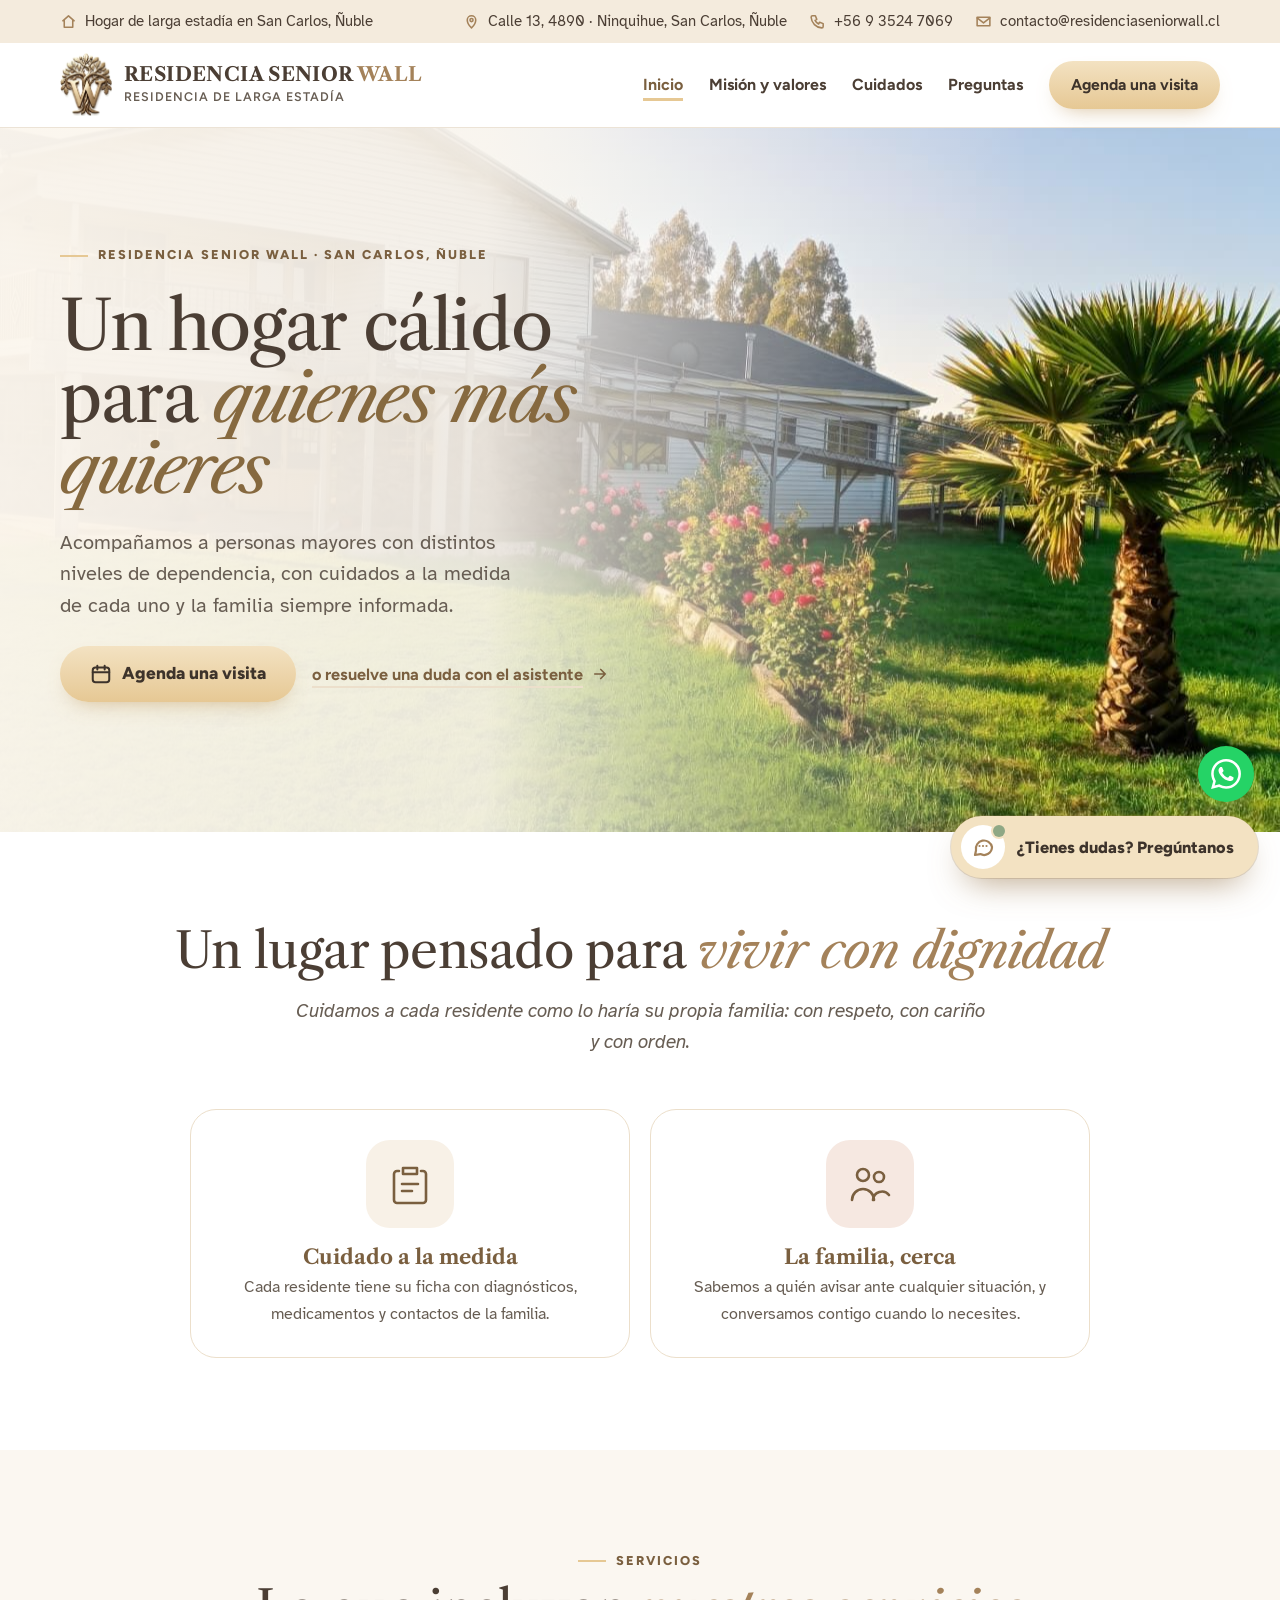
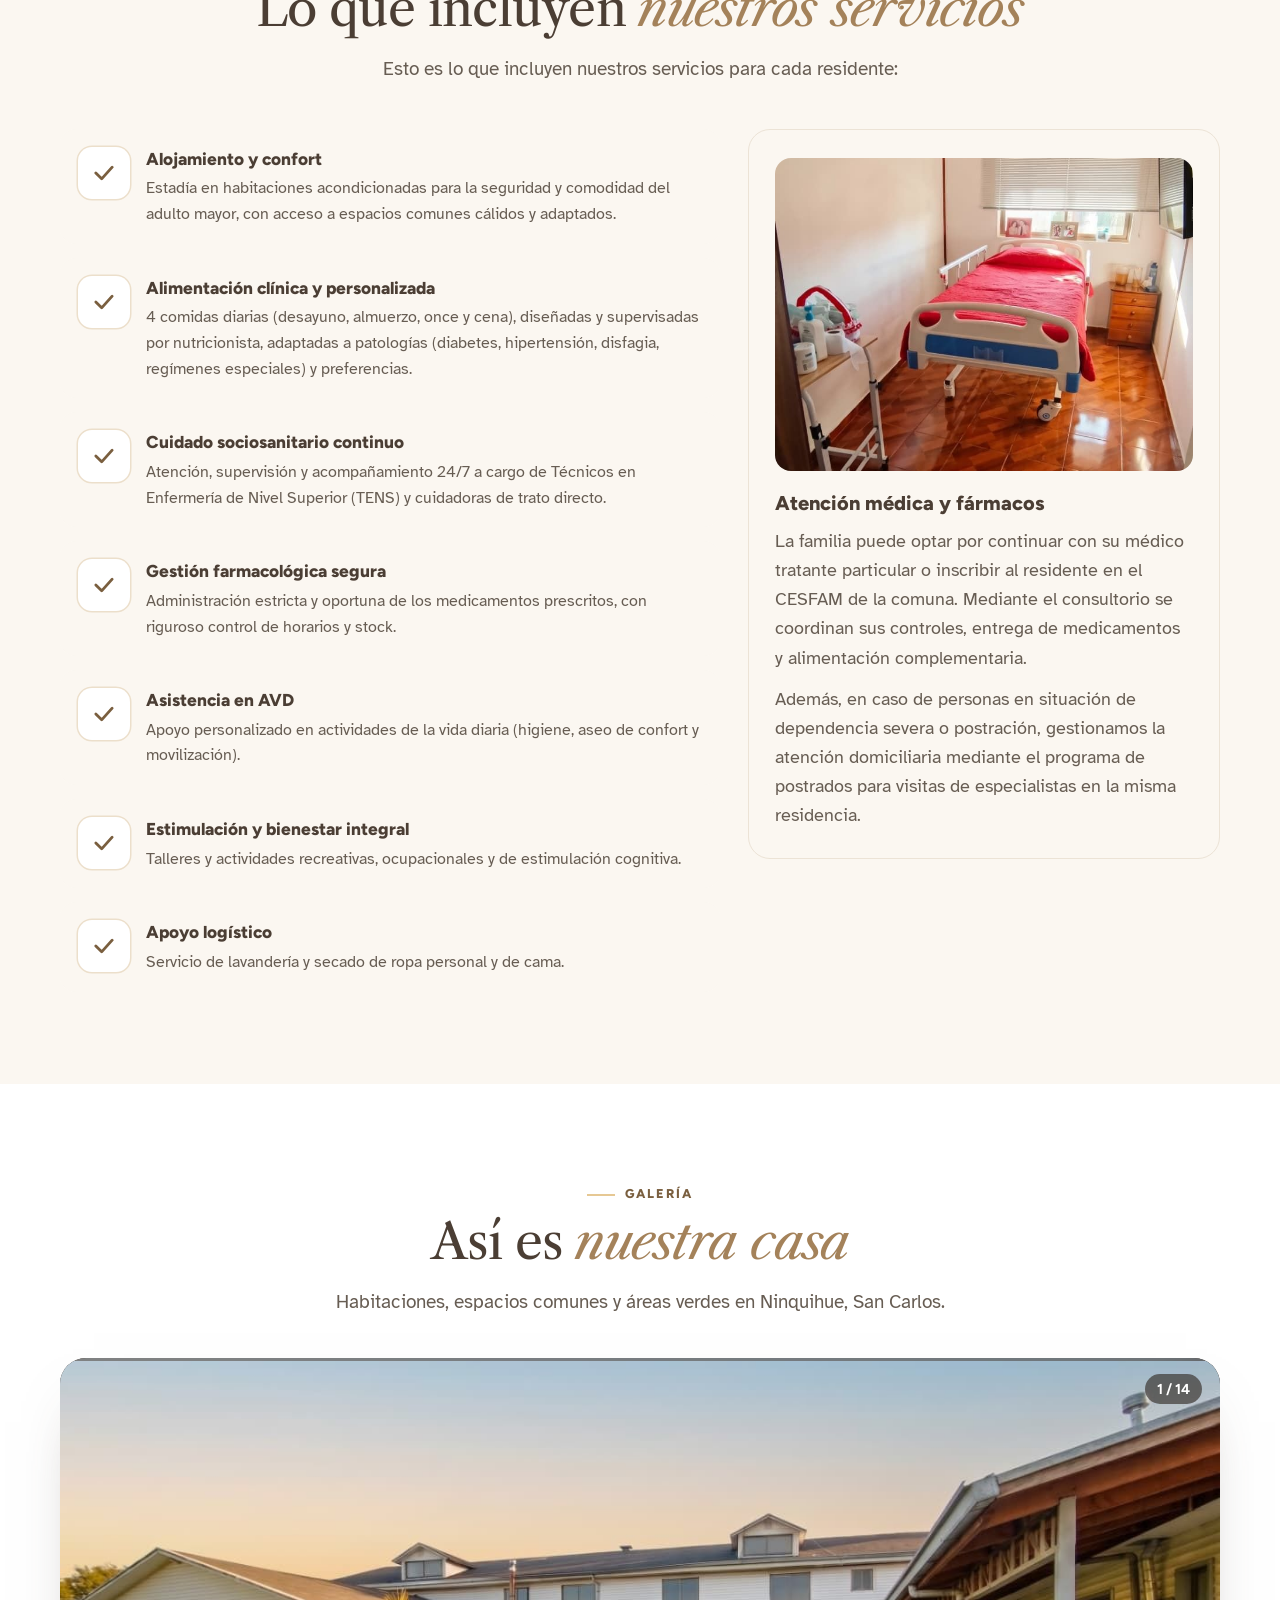
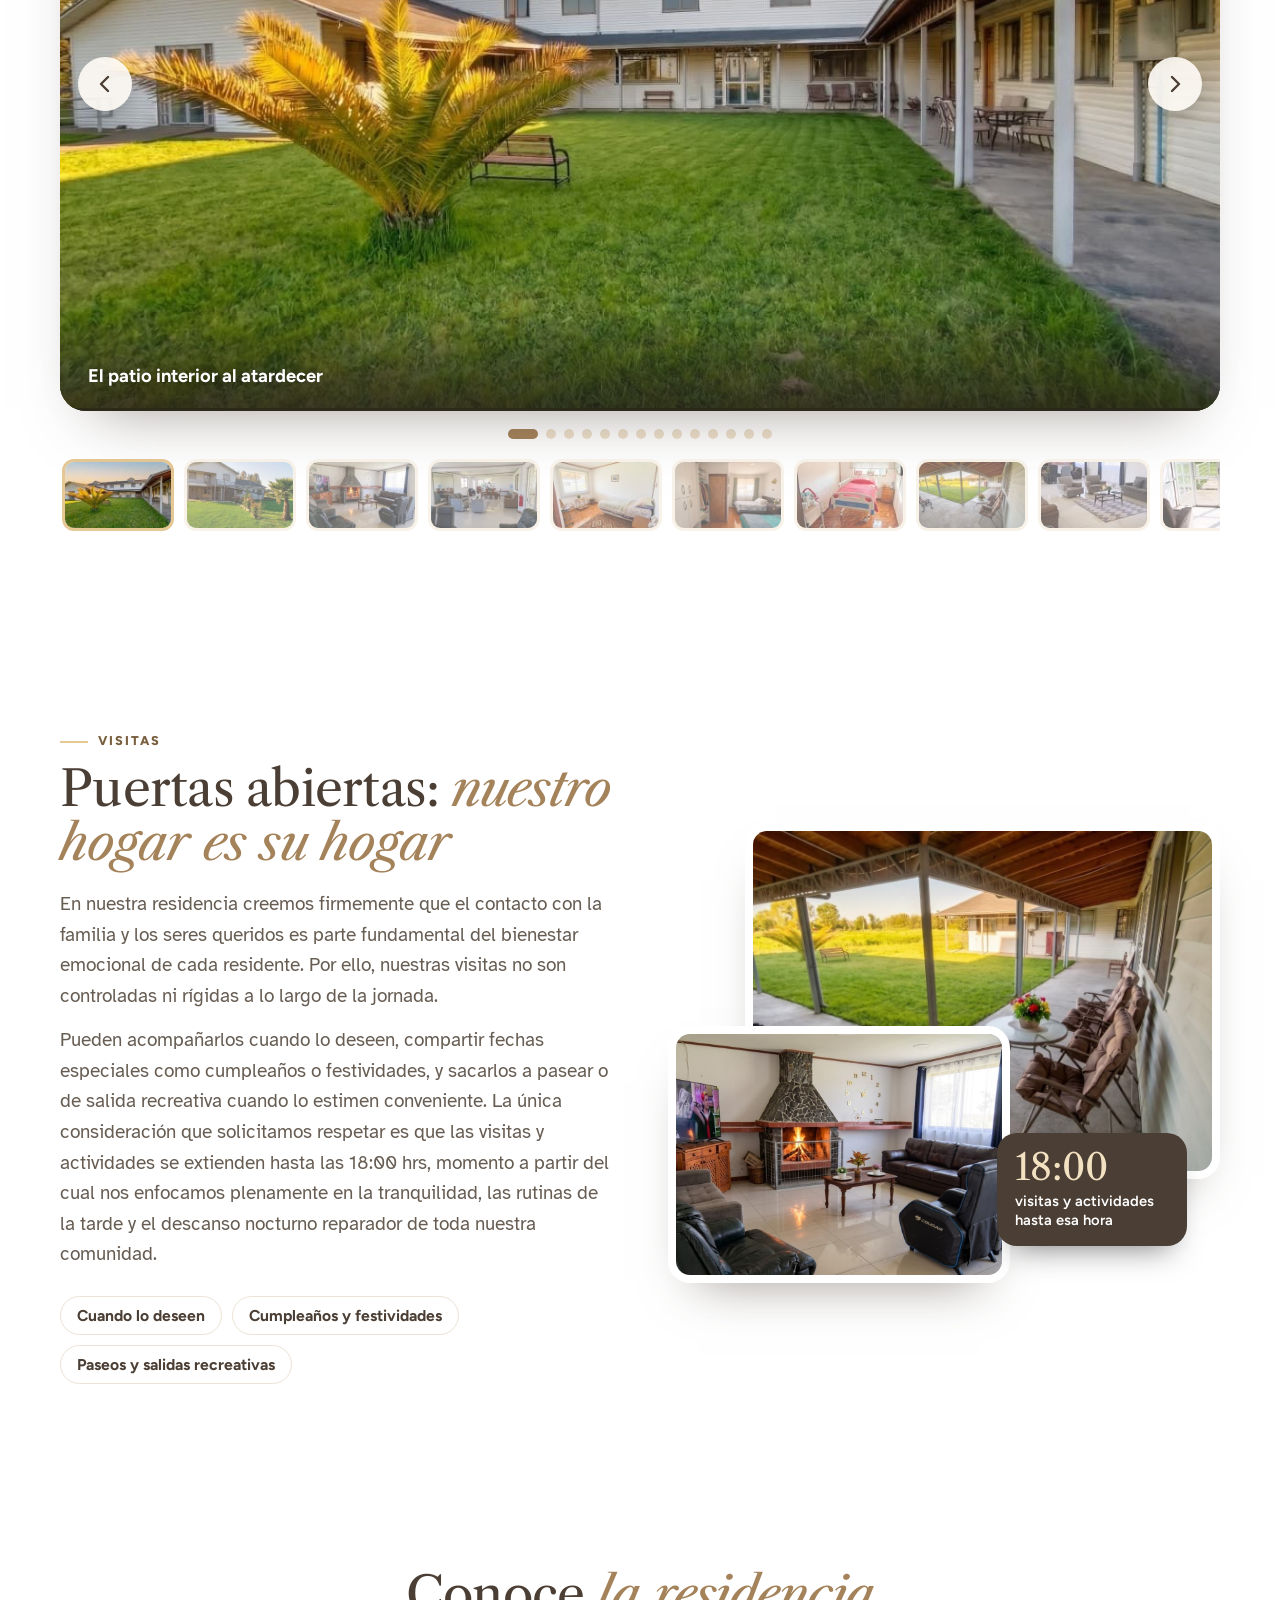
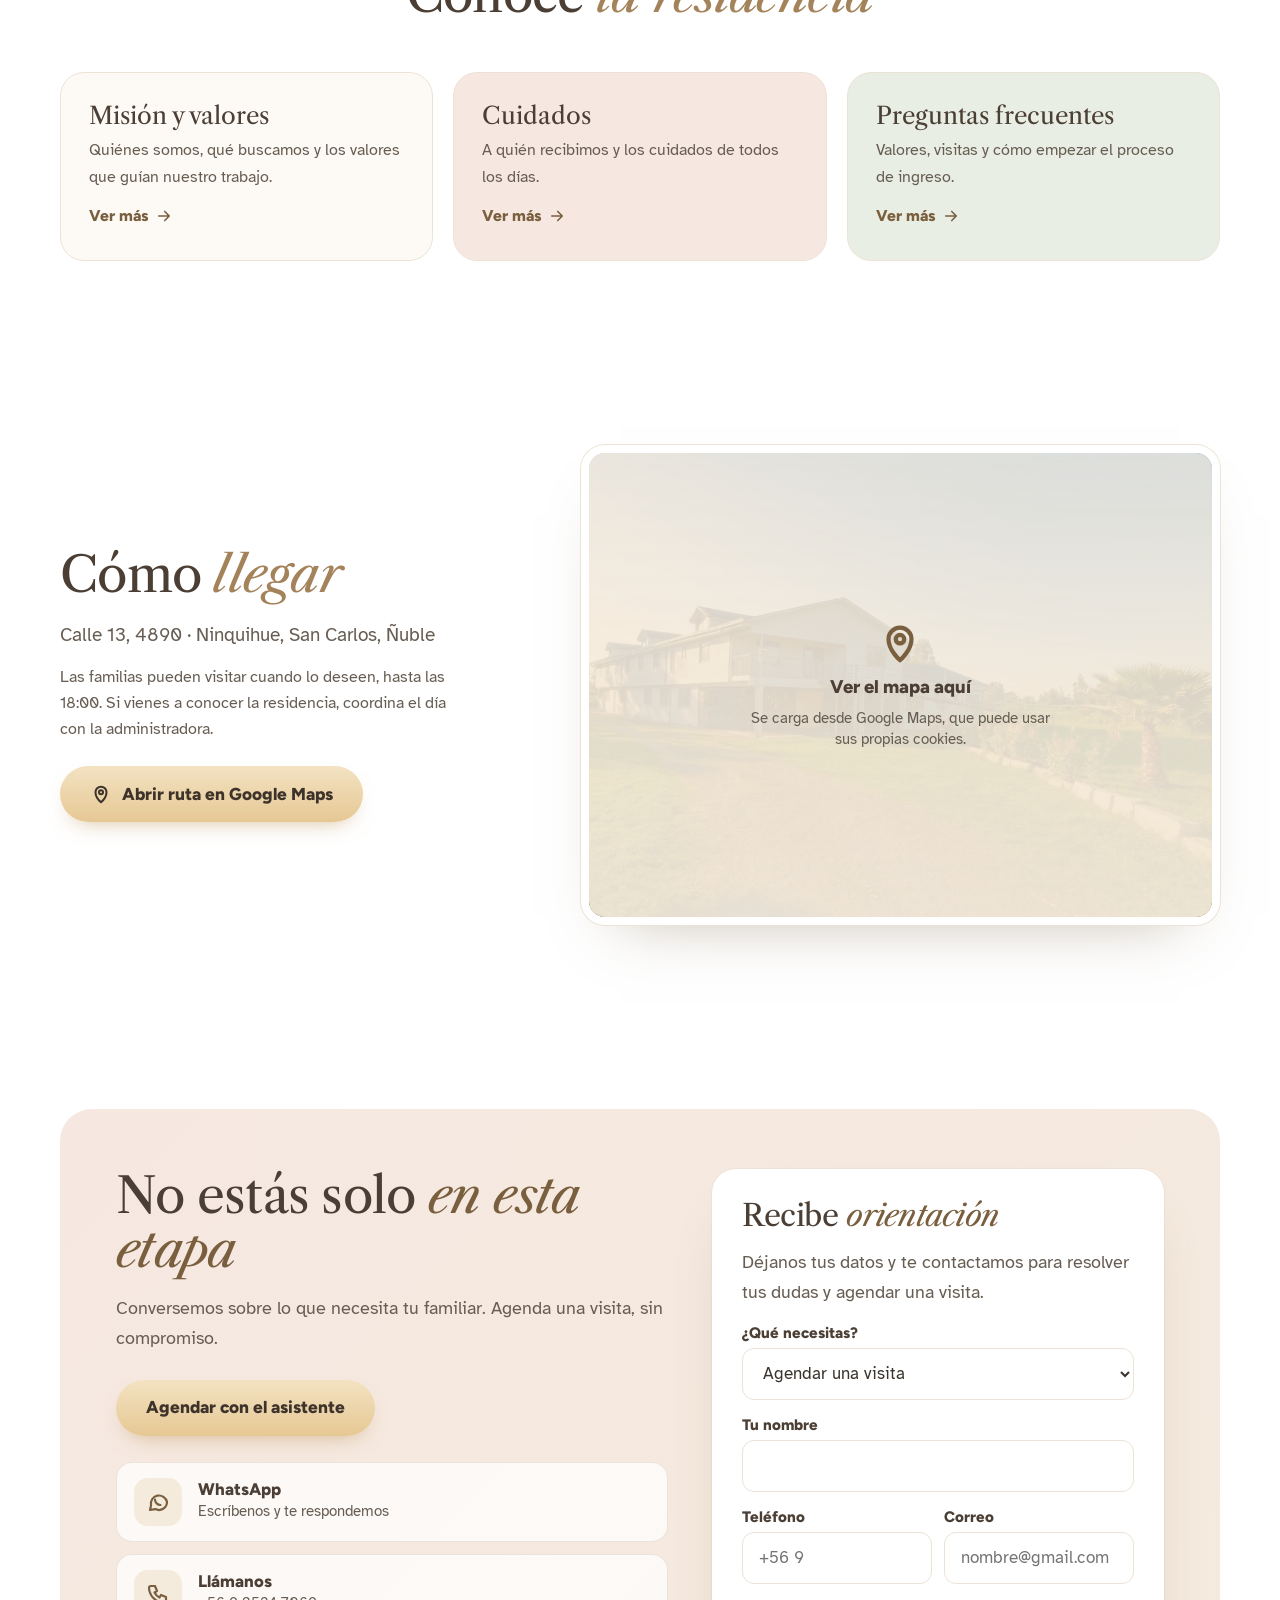
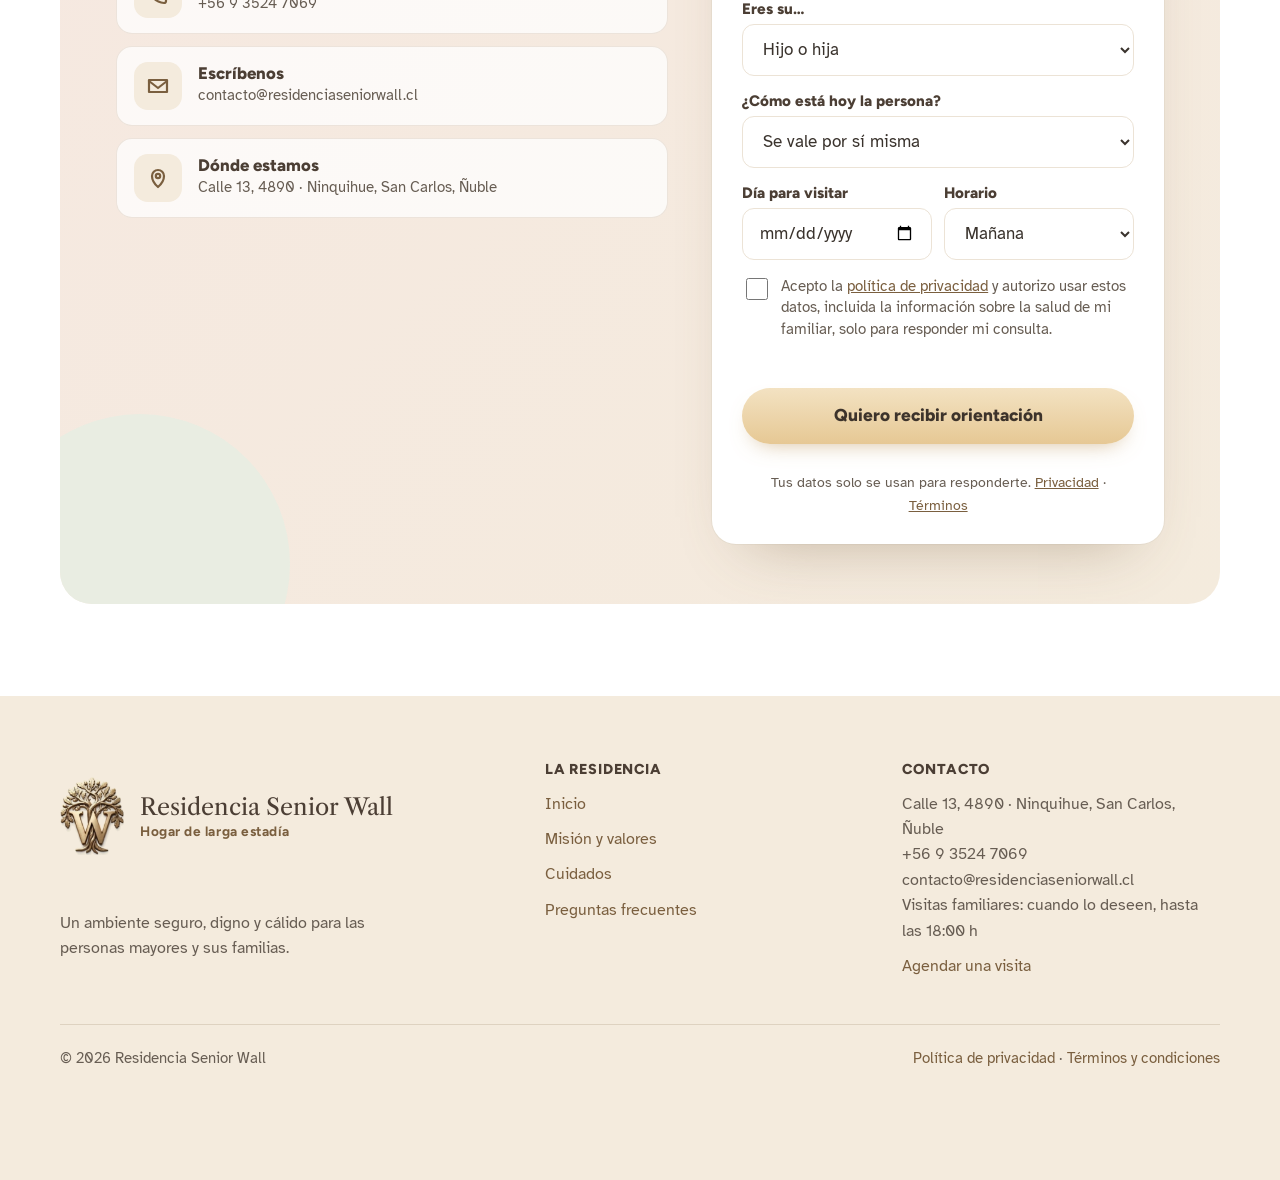
==== commit da1667d9: "Portada con la casa de fondo y «servicios» en vez de «mensualidad» Co-Authored-By: Claude Opus 5.5 <" ====
--- a/index.html
+++ b/index.html
@@ -28,8 +28,8 @@
 <link href="https://fonts.googleapis.com/css2?family=Atkinson+Hyperlegible:ital,wght@0,400;0,700;1,400&family=Figtree:ital,wght@0,600;0,800;1,700&family=Libre+Caslon+Text:ital,wght@0,400;0,700;1,400&display=swap" rel="stylesheet">
 <script>document.documentElement.classList.add('js');</script>
 <!-- Datos de la residencia (teléfono, dirección, formulario de Google, fotos…): se editan en assets/config.js -->
-<script src="assets/config.js?v=20261027f"></script>
-<link rel="stylesheet" href="assets/sitio.css?v=20261027f">
+<script src="assets/config.js?v=20261027g"></script>
+<link rel="stylesheet" href="assets/sitio.css?v=20261027g">
 </head>
 <body>
 <a class="saltar" href="#contenido">Saltar al contenido</a>
@@ -61,7 +61,7 @@
 
 <main id="contenido">
   <!-- PORTADA -->
-  <section class="portada">
+  <section class="portada portada-fondo">
     <img class="agua" src="assets/emblema.png" alt="" aria-hidden="true" width="520" height="632">
     <div class="wrap">
       <div>
@@ -77,10 +77,6 @@
         </div>
       </div>
 
-      <!-- Imagen principal (pedido del dueño, 27-10-2026) -->
-      <figure class="portada-foto aparece">
-        <img src="assets/fotos/patio-atardecer.jpg" alt="El patio interior de la residencia al atardecer" width="1280" height="714" fetchpriority="high">
-      </figure>
     </div>
   </section>
 
@@ -105,13 +101,13 @@
     </div>
   </section>
 
-  <!-- QUÉ INCLUYE LA MENSUALIDAD (texto del dueño, 27-10-2026) -->
+  <!-- QUÉ INCLUYEN LOS SERVICIOS (texto del dueño; sin decir «mensualidad», pedido 27-10-2026) -->
   <section class="seccion-gris" id="incluye">
     <div class="wrap">
       <div class="centro aparece">
         <p class="sobre">Servicios</p>
-        <h2>Lo que incluye <span class="t">la cuota mensual</span></h2>
-        <p class="bajada">Nuestra cuota mensual incluye los siguientes servicios:</p>
+        <h2>Lo que incluyen <span class="t">nuestros servicios</span></h2>
+        <p class="bajada">Esto es lo que incluyen nuestros servicios para cada residente:</p>
       </div>
       <div class="incluye-grid">
         <ul class="lista-ficha aparece">
@@ -290,7 +286,7 @@
   <svg viewBox="0 0 24 24" aria-hidden="true"><path fill="currentColor" d="M17.472 14.382c-.297-.149-1.758-.867-2.03-.967-.273-.099-.471-.148-.67.15-.197.297-.767.966-.94 1.164-.173.199-.347.223-.644.075-.297-.15-1.255-.463-2.39-1.475-.883-.788-1.48-1.761-1.653-2.059-.173-.297-.018-.458.13-.606.134-.133.298-.347.446-.52.149-.174.198-.298.298-.497.099-.198.05-.371-.025-.52-.075-.149-.669-1.612-.916-2.207-.242-.579-.487-.5-.669-.51-.173-.008-.371-.01-.57-.01-.198 0-.52.074-.792.372-.272.297-1.04 1.016-1.04 2.479 0 1.462 1.065 2.875 1.213 3.074.149.198 2.096 3.2 5.077 4.487.709.306 1.262.489 1.694.625.712.227 1.36.195 1.871.118.571-.085 1.758-.719 2.006-1.413.248-.694.248-1.289.173-1.413-.074-.124-.272-.198-.57-.347m-5.421 7.403h-.004a9.87 9.87 0 01-5.031-1.378l-.361-.214-3.741.982.998-3.648-.235-.374a9.86 9.860 0 01-1.51-5.26c.001-5.45 4.436-9.884 9.888-9.884 2.64 0 5.122 1.03 6.988 2.898a9.825 9.825 0 012.893 6.994c-.003 5.45-4.437 9.884-9.885 9.884m8.413-18.297A11.815 11.815 0 0012.05 0C5.495 0 .16 5.335.157 11.892c0 2.096.547 4.142 1.588 5.945L.057 24l6.305-1.654a11.882 11.882 0 005.683 1.448h.005c6.554 0 11.890-5.335 11.893-11.893a11.821 11.821 0 00-3.48-8.413Z"/></svg>
 </a>
 
-<script src="assets/sitio.js?v=20261027f"></script>
+<script src="assets/sitio.js?v=20261027g"></script>
 <!-- contador de visitas -->
 <script>(function(){try{var L=localStorage,S=sessionStorage;if(location.search.indexOf('yo=1')>-1)L.setItem('soy-de-la-casa','1');
 if(L.getItem('soy-de-la-casa')||S.getItem('visita-contada'))return;S.setItem('visita-contada','1');
--- a/assets/sitio.css
+++ b/assets/sitio.css
@@ -434,3 +434,14 @@
 .contacto-final .orienta{position:relative}
 @media (max-width:860px){.pilares.dos{grid-template-columns:1fr}.portada-foto{border-radius:20px}}
 @media (max-width:1000px){.portada{background:linear-gradient(180deg,var(--crema) 0%,var(--fondo) 100%)}}
+
+/* Portada con la casa de fondo y el párrafo encima (pedido del dueño, 27-10-2026) */
+.portada-fondo{padding:110px 0 130px;min-height:min(78vh,720px);display:grid;align-content:center;
+  background:linear-gradient(90deg,rgba(251,246,238,.97) 0%,rgba(251,246,238,.9) 38%,rgba(251,246,238,.35) 62%,rgba(251,246,238,0) 80%),url("fotos/casa-jardin.jpg") 70% center/cover}
+.portada-fondo::before,.portada-fondo::after,.portada-fondo .agua{display:none}
+.portada-fondo .wrap{grid-template-columns:minmax(0,1fr)}
+.portada-fondo .wrap>div{max-width:620px}
+@media (max-width:1000px){
+  .portada-fondo{padding:48px 0 290px;min-height:0;align-content:start;
+    background:linear-gradient(180deg,#fbf6ee calc(100% - 330px),rgba(251,246,238,0) calc(100% - 250px)),url("fotos/casa-jardin.jpg") 30% 100%/auto 330px no-repeat,#fbf6ee}
+}
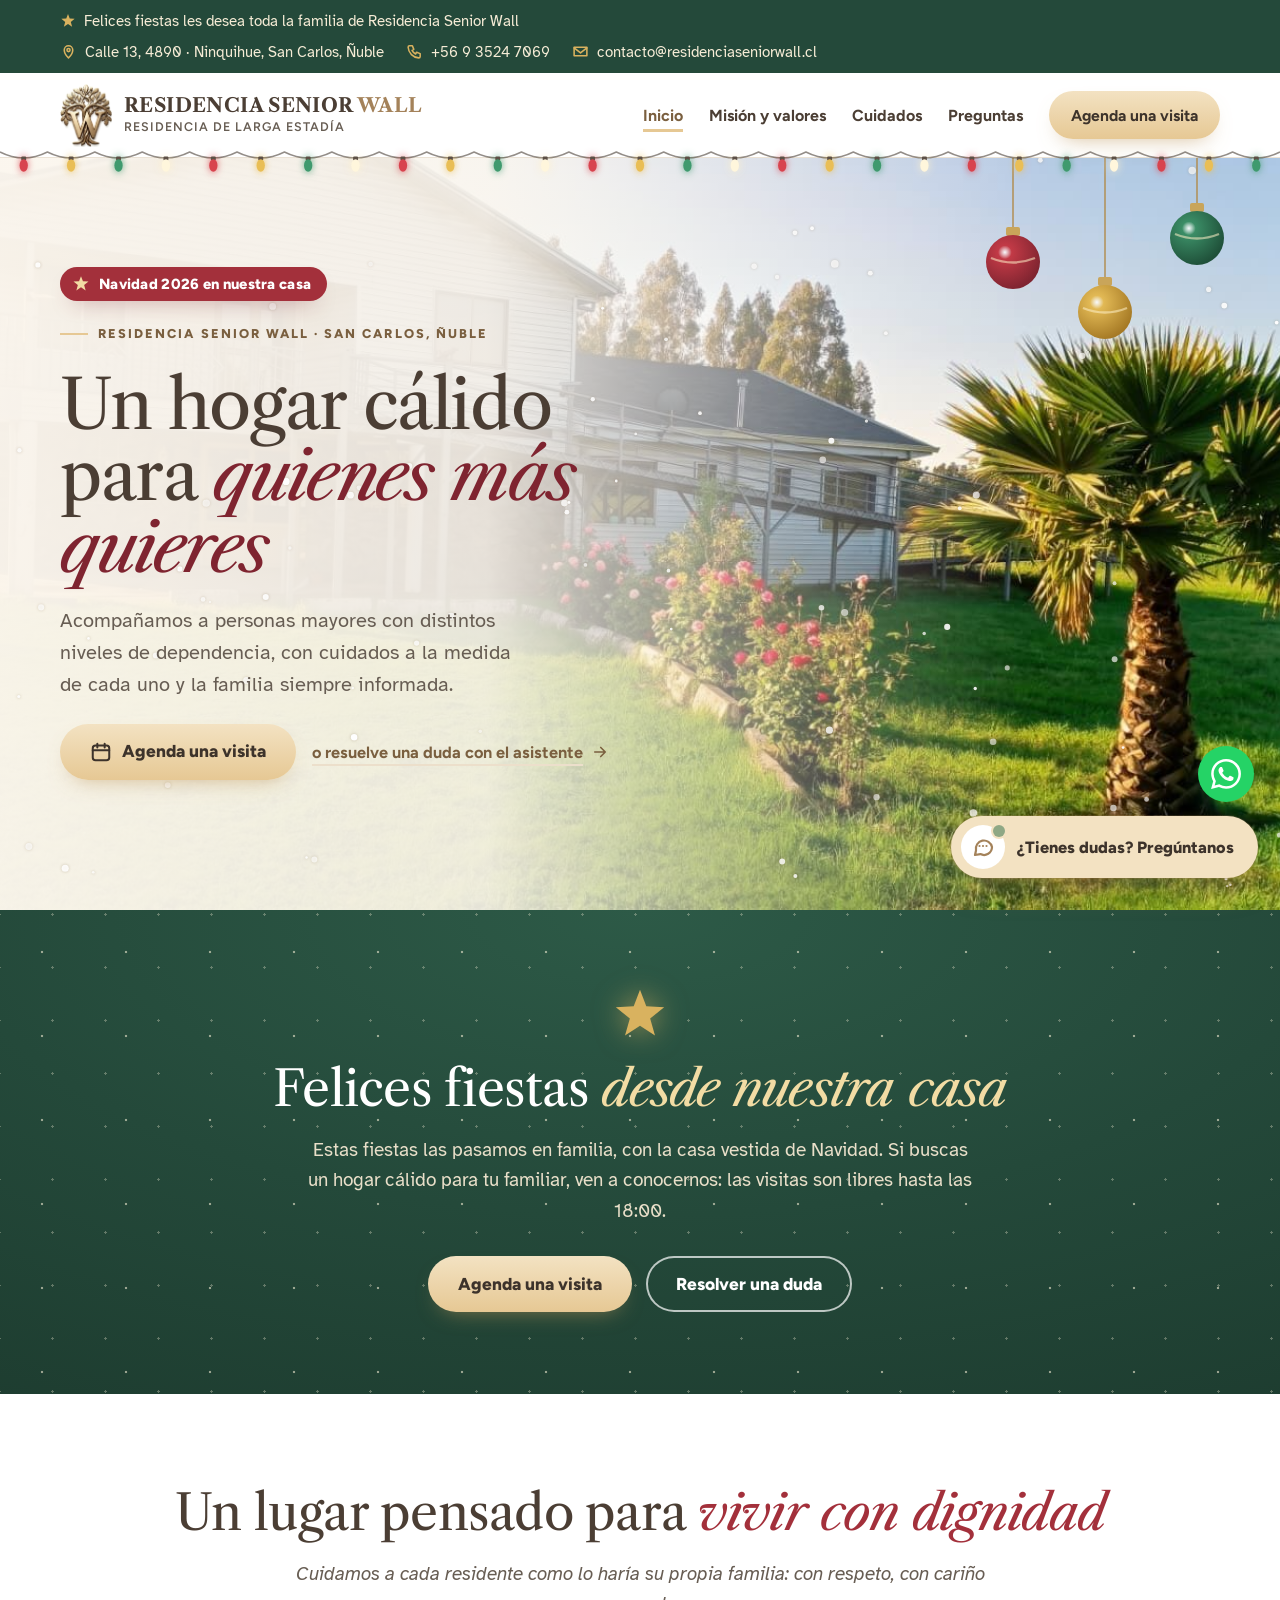
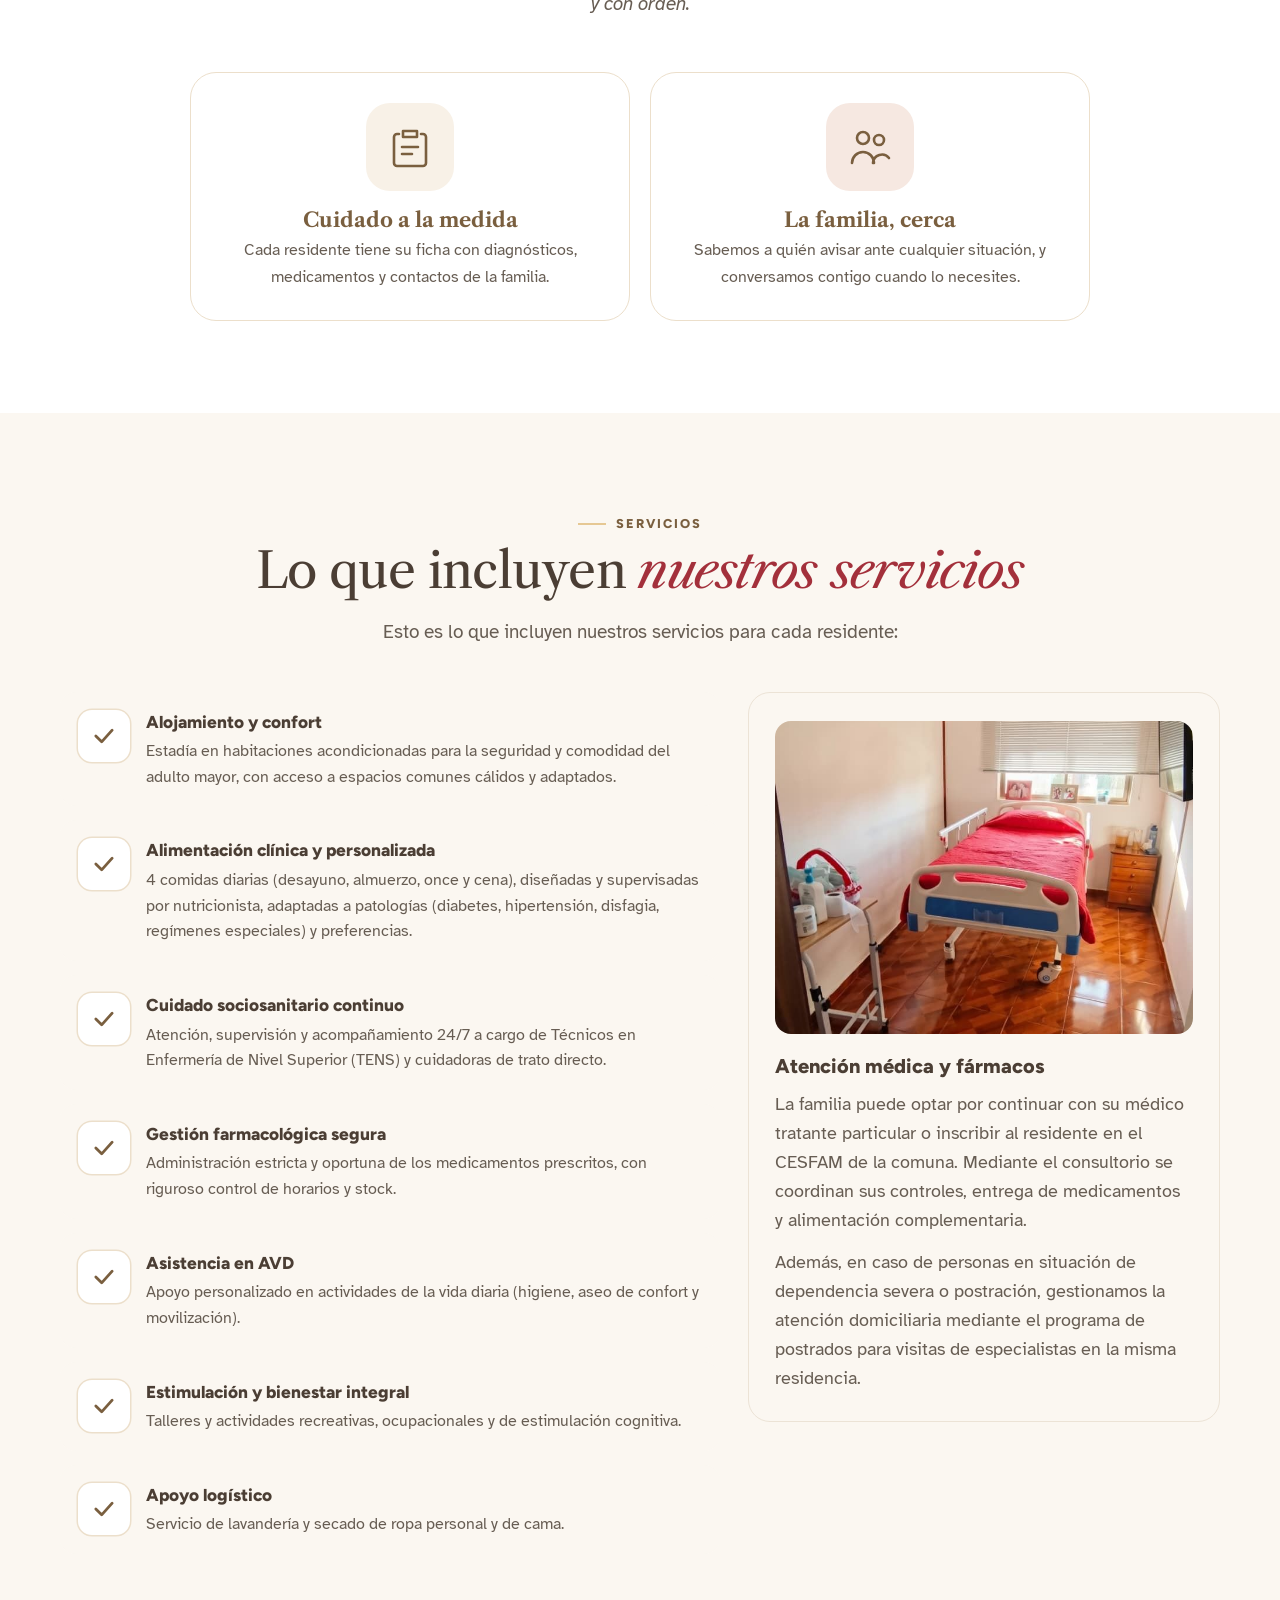
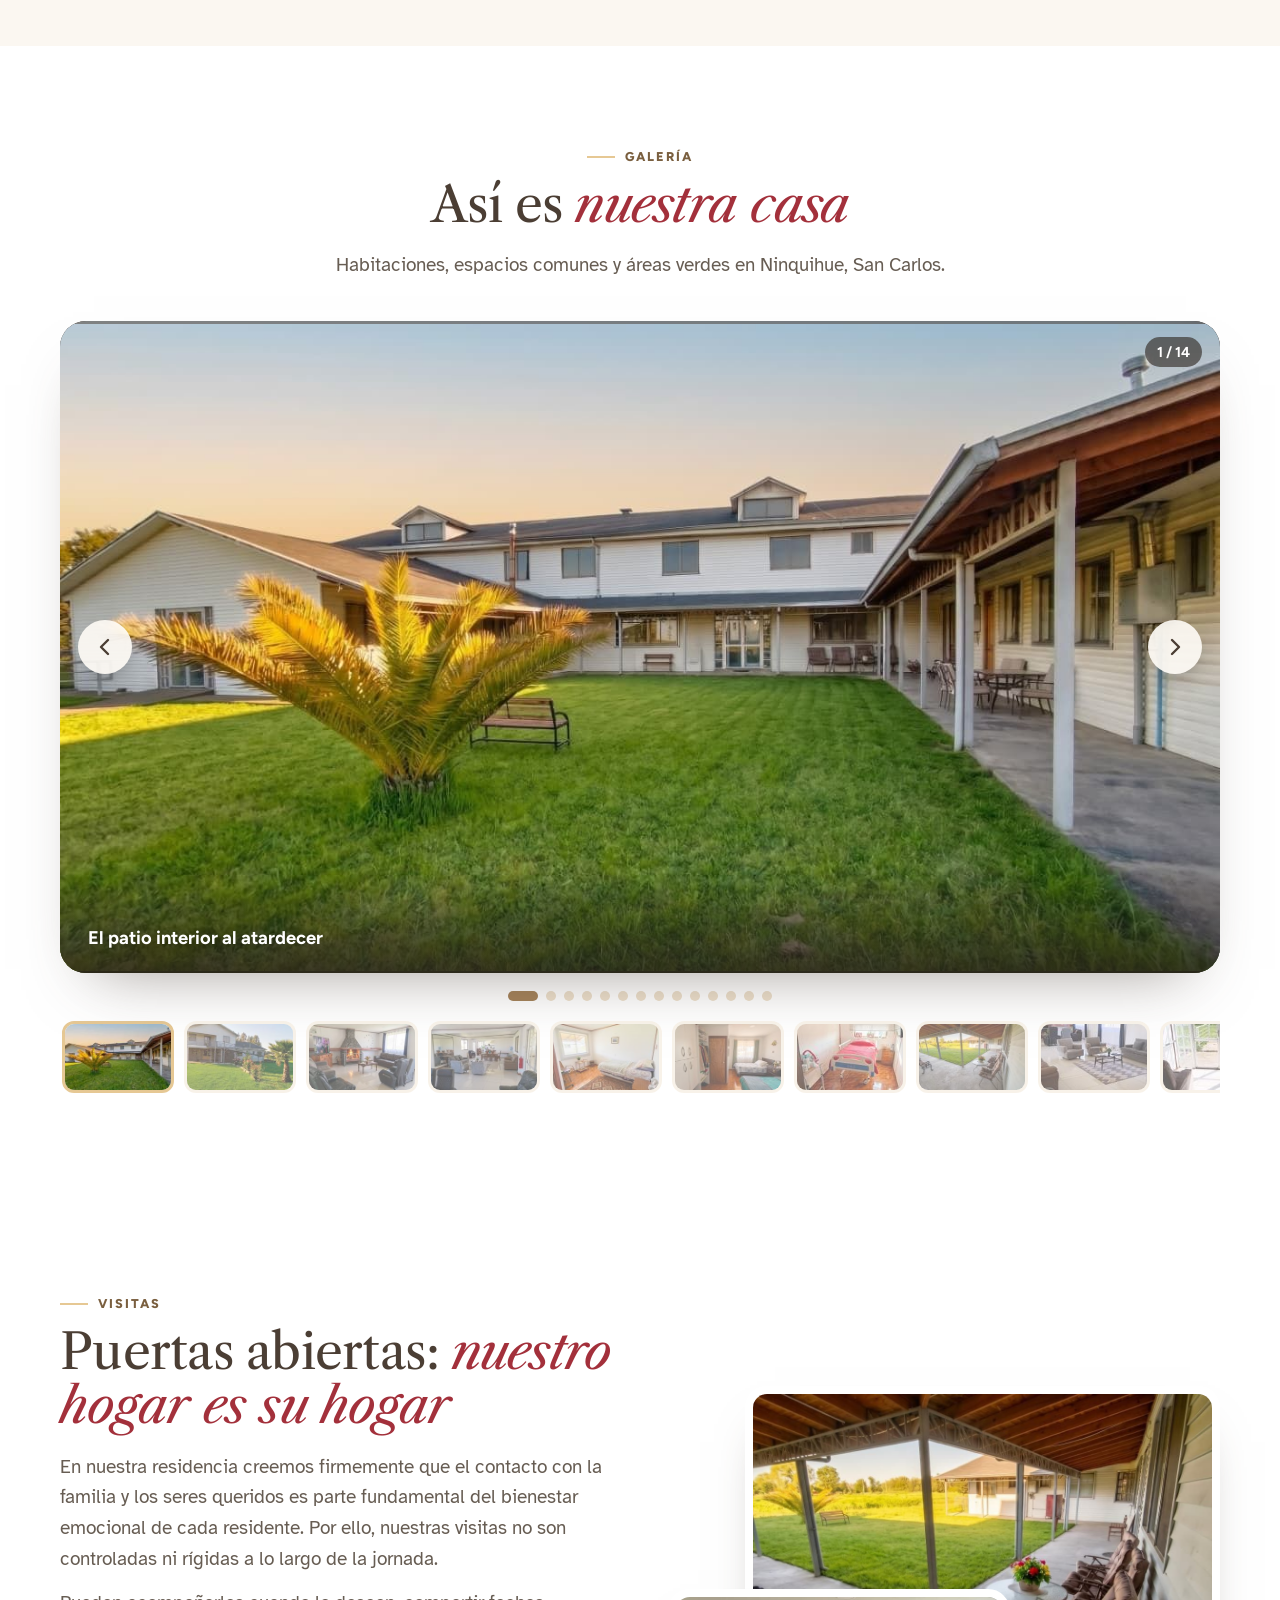
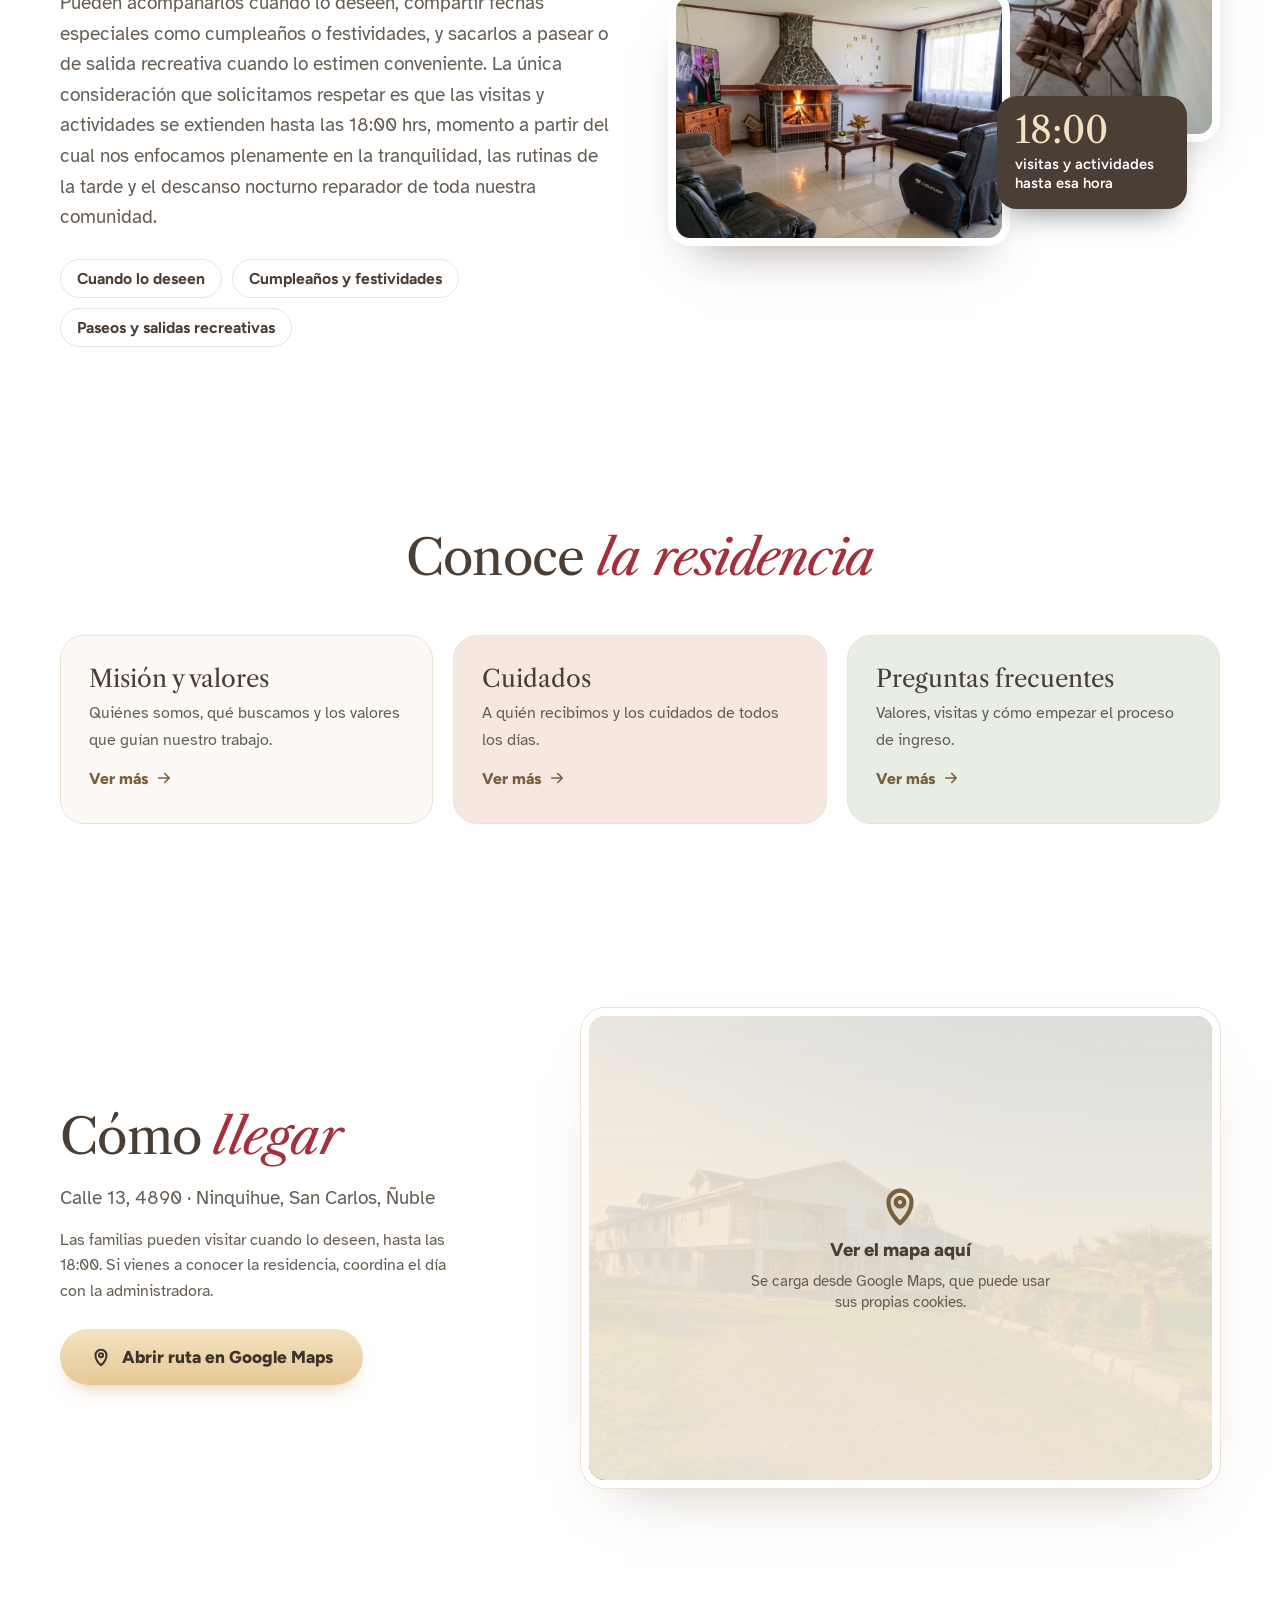
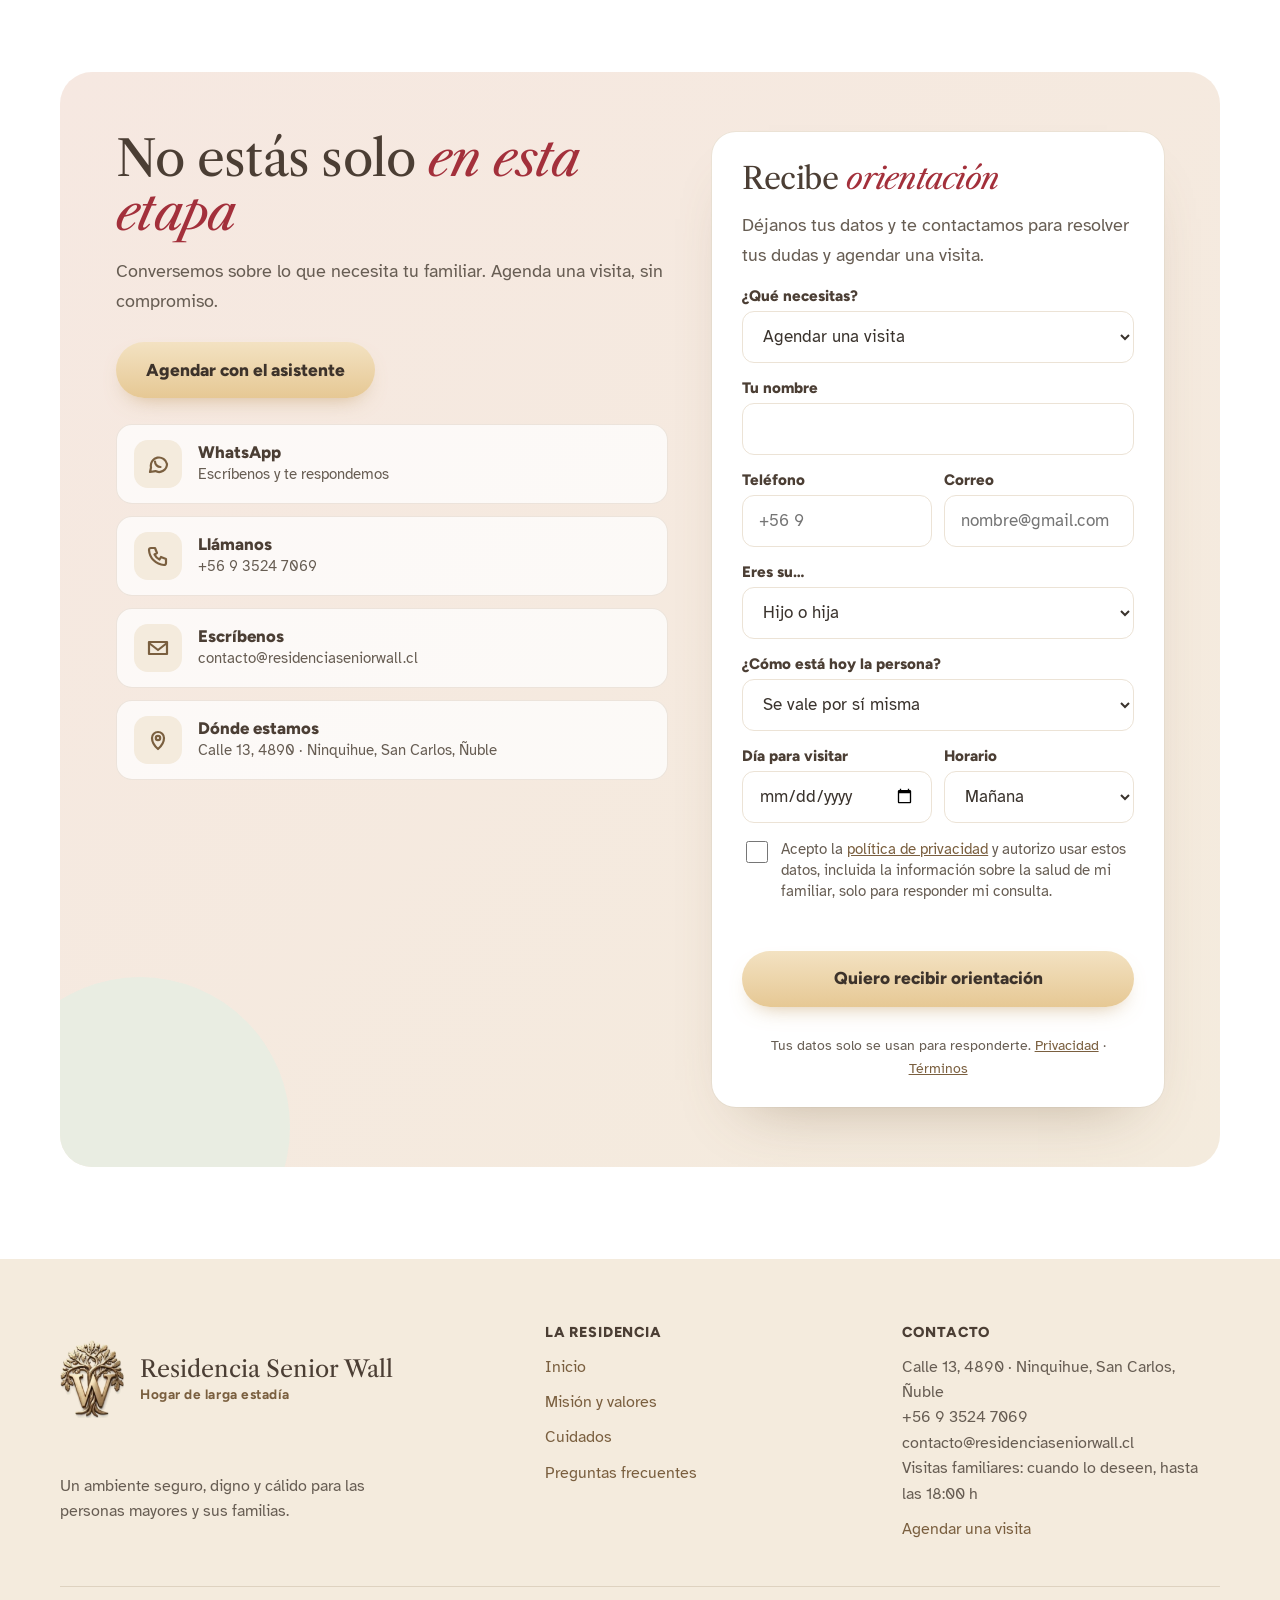
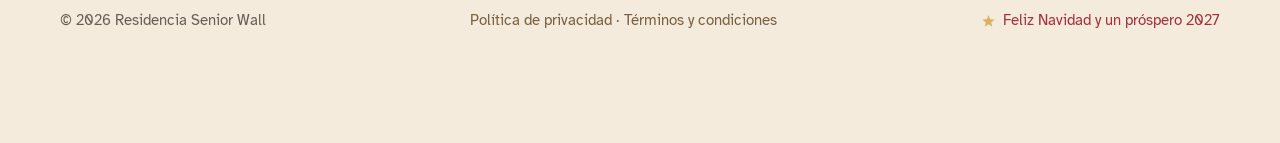
==== commit 036347b8: "Temporada navideña: guirnalda de luces, nieve, adornos, saludo y banda de fiestas Capa aparte (asset" ====
--- a/index.html
+++ b/index.html
@@ -28,8 +28,9 @@
 <link href="https://fonts.googleapis.com/css2?family=Atkinson+Hyperlegible:ital,wght@0,400;0,700;1,400&family=Figtree:ital,wght@0,600;0,800;1,700&family=Libre+Caslon+Text:ital,wght@0,400;0,700;1,400&display=swap" rel="stylesheet">
 <script>document.documentElement.classList.add('js');</script>
 <!-- Datos de la residencia (teléfono, dirección, formulario de Google, fotos…): se editan en assets/config.js -->
-<script src="assets/config.js?v=20261027g"></script>
-<link rel="stylesheet" href="assets/sitio.css?v=20261027g">
+<script src="assets/config.js?v=20261028a"></script>
+<link rel="stylesheet" href="assets/sitio.css?v=20261028a">
+<link rel="stylesheet" href="assets/navidad.css?v=20261121a">
 </head>
 <body>
 <a class="saltar" href="#contenido">Saltar al contenido</a>
@@ -195,7 +196,7 @@
   </section>
 
   <!-- CONTACTO (al final, pedido del dueño 27-10-2026): formulario + canales -->
-  <section id="orientacion">
+  <section id="bloque-contacto">
     <div class="wrap">
       <div class="cierre contacto-final" id="contacto">
       <div class="contacto-info aparece">
@@ -205,7 +206,7 @@
         <ul class="canales" id="canales"></ul>
       </div>
       <!-- Formulario: arma el mensaje y lo envía por correo/WhatsApp -->
-    <div class="orienta aparece">
+    <div class="orienta aparece" id="orientacion">
       <h2>Recibe <span class="t">orientación</span></h2>
       <p>Déjanos tus datos y te contactamos para resolver tus dudas y agendar una visita.</p>
       <form id="form-orienta" novalidate>
@@ -286,7 +287,8 @@
   <svg viewBox="0 0 24 24" aria-hidden="true"><path fill="currentColor" d="M17.472 14.382c-.297-.149-1.758-.867-2.03-.967-.273-.099-.471-.148-.67.15-.197.297-.767.966-.94 1.164-.173.199-.347.223-.644.075-.297-.15-1.255-.463-2.39-1.475-.883-.788-1.48-1.761-1.653-2.059-.173-.297-.018-.458.13-.606.134-.133.298-.347.446-.52.149-.174.198-.298.298-.497.099-.198.05-.371-.025-.52-.075-.149-.669-1.612-.916-2.207-.242-.579-.487-.5-.669-.51-.173-.008-.371-.01-.57-.01-.198 0-.52.074-.792.372-.272.297-1.04 1.016-1.04 2.479 0 1.462 1.065 2.875 1.213 3.074.149.198 2.096 3.2 5.077 4.487.709.306 1.262.489 1.694.625.712.227 1.36.195 1.871.118.571-.085 1.758-.719 2.006-1.413.248-.694.248-1.289.173-1.413-.074-.124-.272-.198-.57-.347m-5.421 7.403h-.004a9.87 9.87 0 01-5.031-1.378l-.361-.214-3.741.982.998-3.648-.235-.374a9.86 9.860 0 01-1.51-5.26c.001-5.45 4.436-9.884 9.888-9.884 2.64 0 5.122 1.03 6.988 2.898a9.825 9.825 0 012.893 6.994c-.003 5.45-4.437 9.884-9.885 9.884m8.413-18.297A11.815 11.815 0 0012.05 0C5.495 0 .16 5.335.157 11.892c0 2.096.547 4.142 1.588 5.945L.057 24l6.305-1.654a11.882 11.882 0 005.683 1.448h.005c6.554 0 11.890-5.335 11.893-11.893a11.821 11.821 0 00-3.48-8.413Z"/></svg>
 </a>
 
-<script src="assets/sitio.js?v=20261027g"></script>
+<script src="assets/sitio.js?v=20261028a"></script>
+<script src="assets/navidad.js?v=20261121a"></script>
 <!-- contador de visitas -->
 <script>(function(){try{var L=localStorage,S=sessionStorage;if(location.search.indexOf('yo=1')>-1)L.setItem('soy-de-la-casa','1');
 if(L.getItem('soy-de-la-casa')||S.getItem('visita-contada'))return;S.setItem('visita-contada','1');
--- a/assets/sitio.css
+++ b/assets/sitio.css
@@ -428,7 +428,8 @@
 .portada-foto img{width:100%;height:100%;object-fit:cover;display:block}
 .pilares.dos{grid-template-columns:repeat(2,1fr);max-width:900px;margin-left:auto;margin-right:auto}
 .pilares.dos .pilar{grid-template-columns:1fr;justify-items:center;align-content:start;text-align:center;padding:30px 26px}
-#orientacion{padding-bottom:0}
+#bloque-contacto{padding-bottom:0}
+#orientacion{scroll-margin-top:110px}
 .contacto-final{margin-top:0;align-items:start}
 .contacto-final .contacto-info .canales{margin-top:26px}
 .contacto-final .orienta{position:relative}
@@ -442,6 +443,7 @@
 .portada-fondo .wrap{grid-template-columns:minmax(0,1fr)}
 .portada-fondo .wrap>div{max-width:620px}
 @media (max-width:1000px){
-  .portada-fondo{padding:48px 0 290px;min-height:0;align-content:start;
-    background:linear-gradient(180deg,#fbf6ee calc(100% - 330px),rgba(251,246,238,0) calc(100% - 250px)),url("fotos/casa-jardin.jpg") 30% 100%/auto 330px no-repeat,#fbf6ee}
-}
+  /* En el celular, igual que en el computador: la casa de fondo con el texto encima (pedido del dueño, 28-10-2026) */
+  .portada-fondo{padding:56px 0 200px;min-height:0;align-content:start;
+    background:linear-gradient(180deg,rgba(251,246,238,.88) 0%,rgba(251,246,238,.74) 50%,rgba(251,246,238,.12) 82%,rgba(251,246,238,0) 100%),url("fotos/casa-jardin.jpg") 30% center/cover no-repeat,#fbf6ee}
+}
--- a/assets/navidad.css
+++ b/assets/navidad.css
@@ -0,0 +1,86 @@
+/* Temporada navideña (pedido del dueño, 21-11-2026).
+   Todo vive bajo html.navidad: navidad.js pone esa clase solo hasta el 06-01-2027.
+   Pasada la fecha la página vuelve sola a su diseño de siempre. */
+:root{--pino:#24493a;--pino-2:#1b382c;--rojo:#a3303b;--rojo-2:#7f2430;--oro:#d9b25f;--oro-2:#f2dca4;--nieve:#fffdf8}
+
+/* Barra superior: verde pino con saludo */
+.navidad .barra{background:var(--pino);color:var(--oro-2)}
+.navidad .barra span,.navidad .barra a{color:#f6ecd6}
+.navidad .barra a:hover{color:#fff}
+.navidad .barra svg{color:var(--oro)}
+.navidad .barra .izq .estrella{width:16px;height:16px;color:var(--oro);animation:nv-brillo 2.6s ease-in-out infinite}
+
+/* Guirnalda de luces bajo el encabezado */
+.navidad .top{overflow:visible}
+.nv-guirnalda{position:absolute;left:0;right:0;bottom:-19px;height:26px;pointer-events:none;z-index:2}
+.nv-guirnalda svg{width:100%;height:26px;overflow:visible}
+.nv-guirnalda .cable{fill:none;stroke:#3b3027;stroke-width:1.4;opacity:.55}
+.nv-guirnalda .foco{transform-box:fill-box;transform-origin:center top;animation:nv-foco 2.4s ease-in-out infinite}
+.nv-guirnalda .f1{fill:#d8434e;filter:drop-shadow(0 0 4px rgba(216,67,78,.85))}
+.nv-guirnalda .f2{fill:#e9be55;filter:drop-shadow(0 0 4px rgba(233,190,85,.9))}
+.nv-guirnalda .f3{fill:#3f9a6e;filter:drop-shadow(0 0 4px rgba(63,154,110,.85))}
+.nv-guirnalda .f4{fill:#fff6dc;filter:drop-shadow(0 0 5px rgba(255,240,200,.95))}
+.nv-guirnalda .casquillo{fill:#5d5046}
+@keyframes nv-foco{0%,100%{opacity:1}50%{opacity:.38}}
+
+/* Portada: nieve, adornos colgando y sello de temporada */
+.nv-nieve{position:absolute;inset:0;width:100%;height:100%;pointer-events:none;z-index:1}
+.navidad .portada .wrap{z-index:2}
+.nv-adornos{position:absolute;top:0;right:4%;display:flex;gap:28px;pointer-events:none;z-index:1}
+.nv-adorno{display:block;transform-origin:50% 0;animation:nv-vaiven 5.5s ease-in-out infinite}
+.nv-adorno:nth-child(2){animation-duration:6.4s;animation-delay:-2s}
+.nv-adorno:nth-child(3){animation-duration:4.9s;animation-delay:-1s}
+.nv-adorno svg{width:64px;height:auto;overflow:visible}
+@keyframes nv-vaiven{0%,100%{transform:rotate(3.5deg)}50%{transform:rotate(-3.5deg)}}
+.nv-sello{display:inline-flex;align-items:center;gap:9px;margin-bottom:14px;padding:8px 16px 8px 12px;border-radius:999px;
+  background:var(--rojo);color:#fff;font:800 .92rem/1 var(--ui);letter-spacing:.02em;box-shadow:0 10px 22px -14px rgba(127,36,48,.9)}
+.nv-sello svg{width:18px;height:18px;color:var(--oro-2);animation:nv-brillo 2.6s ease-in-out infinite}
+.navidad .portada h1 em{color:var(--rojo-2)}
+@keyframes nv-brillo{0%,100%{transform:scale(1) rotate(0);opacity:1}50%{transform:scale(.82) rotate(18deg);opacity:.75}}
+
+/* Botón principal con destello dorado */
+.navidad .btn-sol{position:relative;overflow:hidden}
+.navidad .btn-sol::after{content:"";position:absolute;top:0;bottom:0;left:-60%;width:40%;
+  background:linear-gradient(100deg,transparent,rgba(255,255,255,.75),transparent);transform:skewX(-20deg);animation:nv-destello 4.5s ease-in-out infinite}
+@keyframes nv-destello{0%,62%{left:-60%}100%{left:130%}}
+
+/* Banda de saludo navideño (solo en el inicio) */
+.nv-saludo{position:relative;overflow:hidden;background:radial-gradient(120% 140% at 50% 0%,#2d5a47 0%,var(--pino) 45%,var(--pino-2) 100%);color:#f6ecd6;padding:76px 0 82px;text-align:center}
+.nv-saludo .wrap{position:relative;z-index:1}
+.nv-saludo .estrella-grande{width:58px;height:58px;margin:0 auto 18px;color:var(--oro);filter:drop-shadow(0 0 14px rgba(217,178,95,.7));animation:nv-brillo 3.2s ease-in-out infinite}
+.nv-saludo h2{color:#fff}
+.nv-saludo h2 .t{color:var(--oro-2)}
+.nv-saludo p{margin:18px auto 0;max-width:56ch;font-size:1.18rem;color:#e9dfc9}
+.nv-saludo .acciones{display:flex;flex-wrap:wrap;gap:14px;justify-content:center;margin-top:30px}
+.nv-saludo .btn-borde{background:transparent;color:#fff;box-shadow:inset 0 0 0 2px rgba(255,255,255,.7)}
+.nv-saludo .btn-borde:hover{background:#fff;color:var(--pino-2)}
+.nv-saludo .puntos{position:absolute;inset:0;pointer-events:none;z-index:0;
+  background-image:radial-gradient(circle,rgba(255,246,220,.55) 1.2px,transparent 1.6px),radial-gradient(circle,rgba(255,246,220,.3) 1px,transparent 1.4px);
+  background-size:84px 84px,53px 53px;background-position:0 0,26px 31px;animation:nv-caer 26s linear infinite}
+@keyframes nv-caer{to{background-position:0 840px,26px 561px}}
+.nv-fotos{display:grid;grid-template-columns:repeat(auto-fit,minmax(200px,1fr));gap:14px;margin-top:36px}
+.nv-fotos img{width:100%;aspect-ratio:4/3;object-fit:cover;border-radius:16px;border:3px solid rgba(242,220,164,.55);max-width:100%}
+
+/* Encabezados de sección con un toque de temporada */
+.navidad main h2 .t{color:var(--rojo)}
+.navidad .nv-saludo h2 .t{color:var(--oro-2)}
+
+/* Pie */
+.nv-pie-saludo{display:inline-flex;align-items:center;gap:7px;color:var(--rojo)}
+.nv-pie-saludo svg{width:15px;height:15px;color:var(--oro)}
+
+@media (max-width:860px){
+  .nv-adornos{right:2%;gap:14px}
+  .nv-adorno svg{width:44px}
+  .nv-adorno:nth-child(3){display:none}
+  .nv-saludo{padding:60px 0 64px}
+}
+@media (max-width:600px){
+  .nv-adornos{right:3%}
+  .nv-adorno:nth-child(2),.nv-adorno:nth-child(3){display:none}
+  .nv-adorno svg{width:38px}
+}
+@media (prefers-reduced-motion:reduce){
+  .navidad *,.navidad *::before,.navidad *::after{animation:none!important}
+  .navidad .btn-sol::after{display:none}
+}
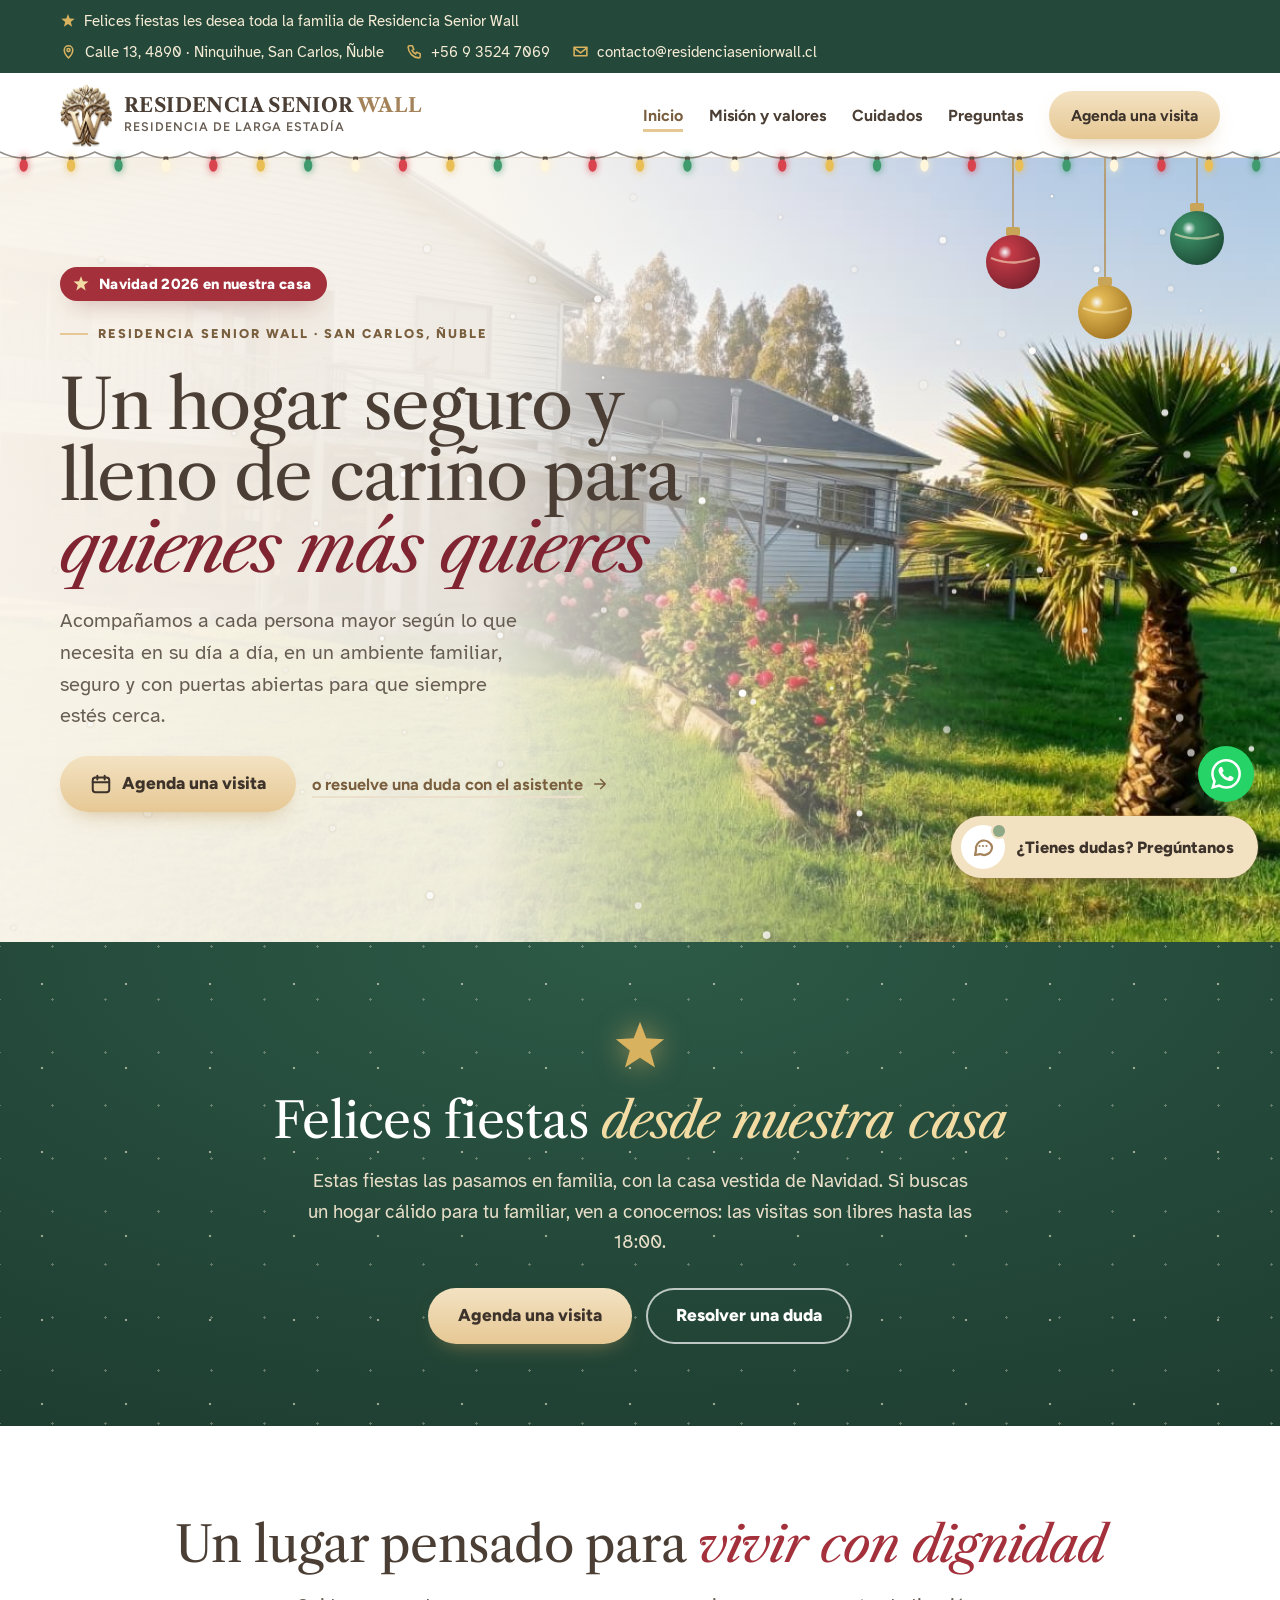
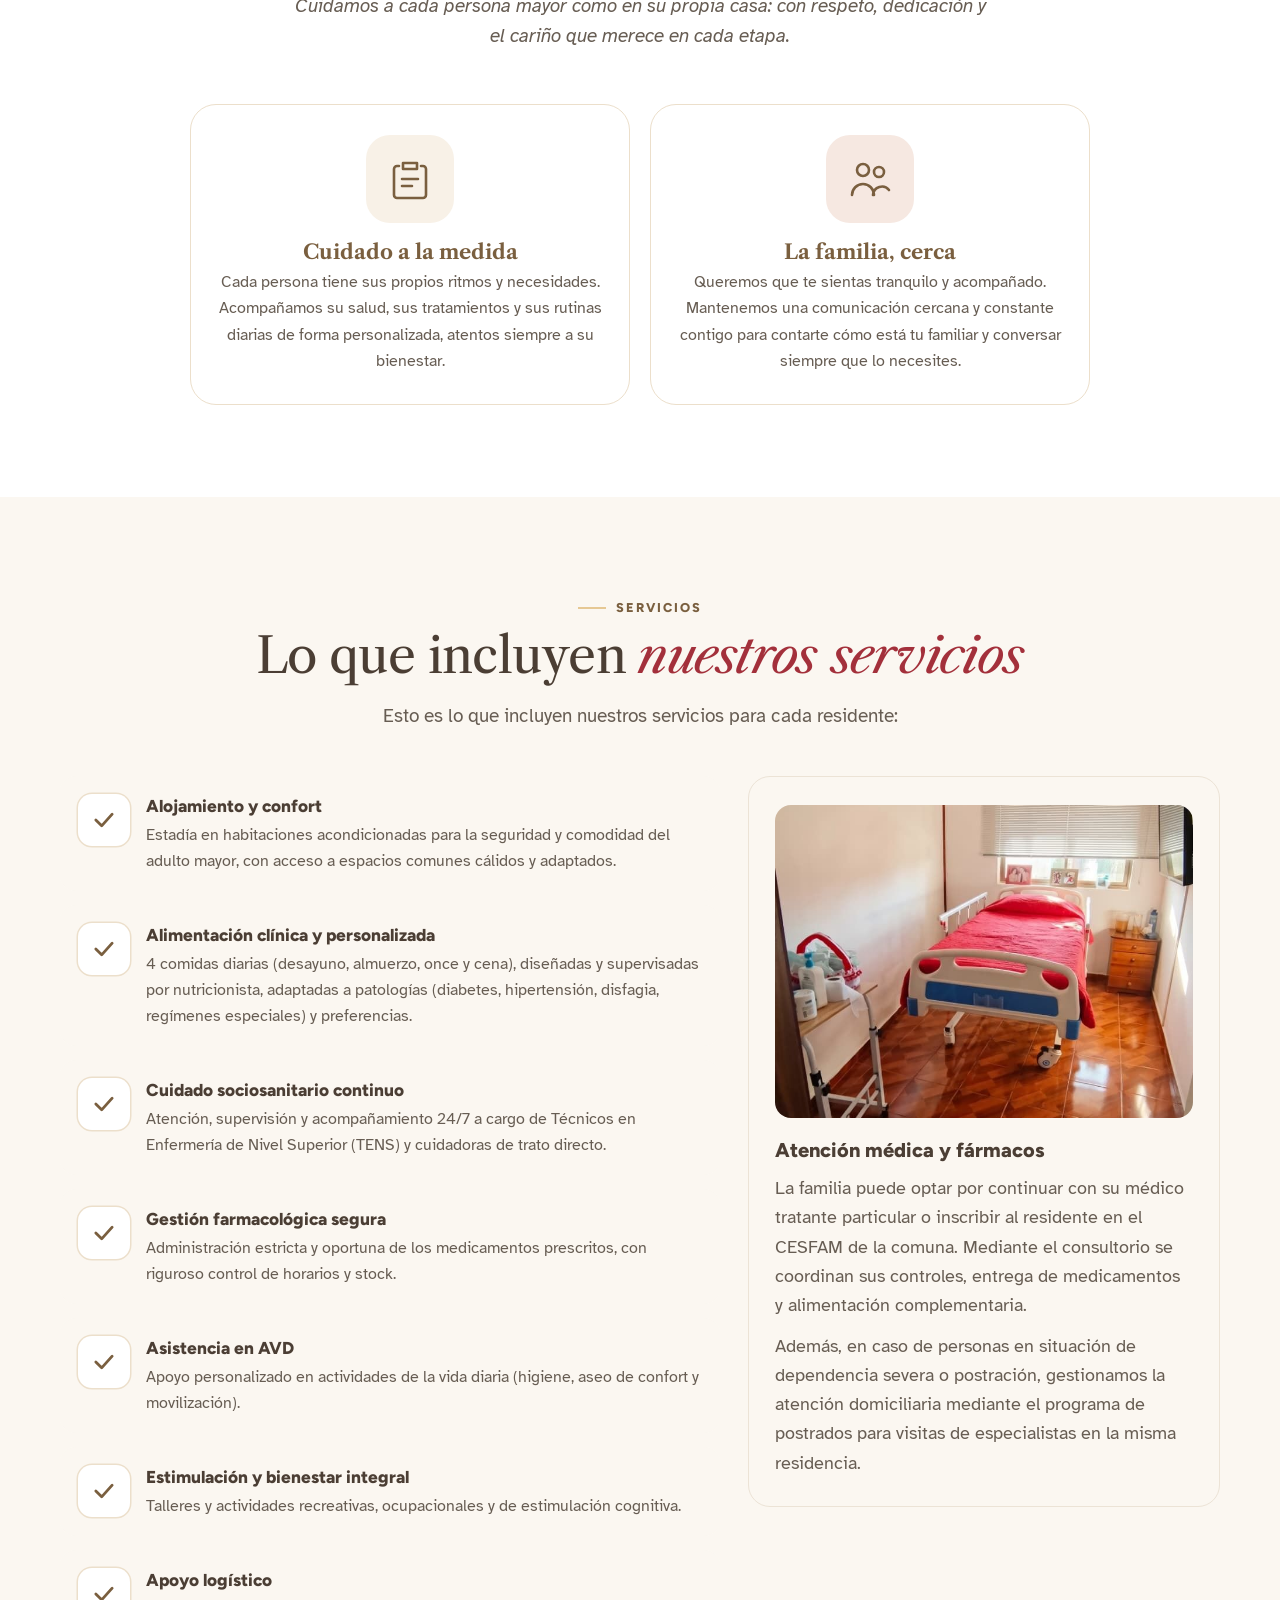
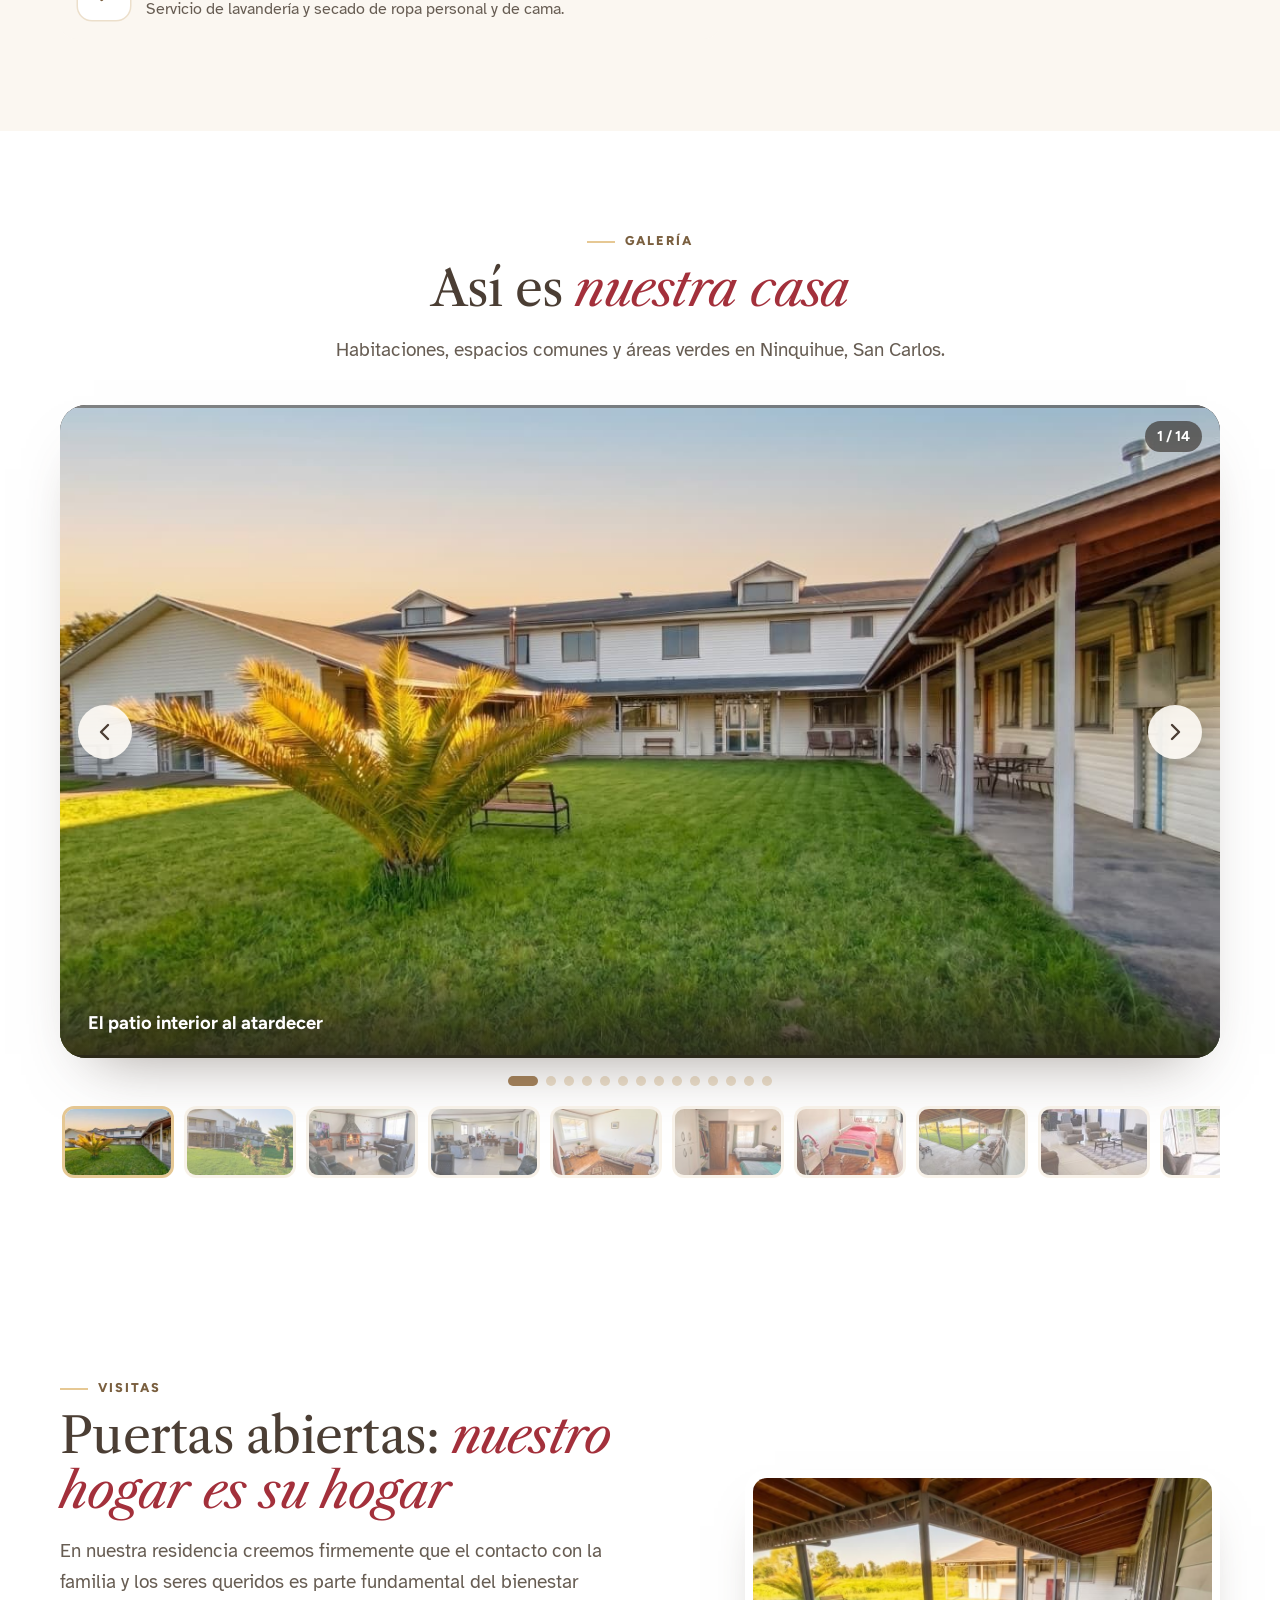
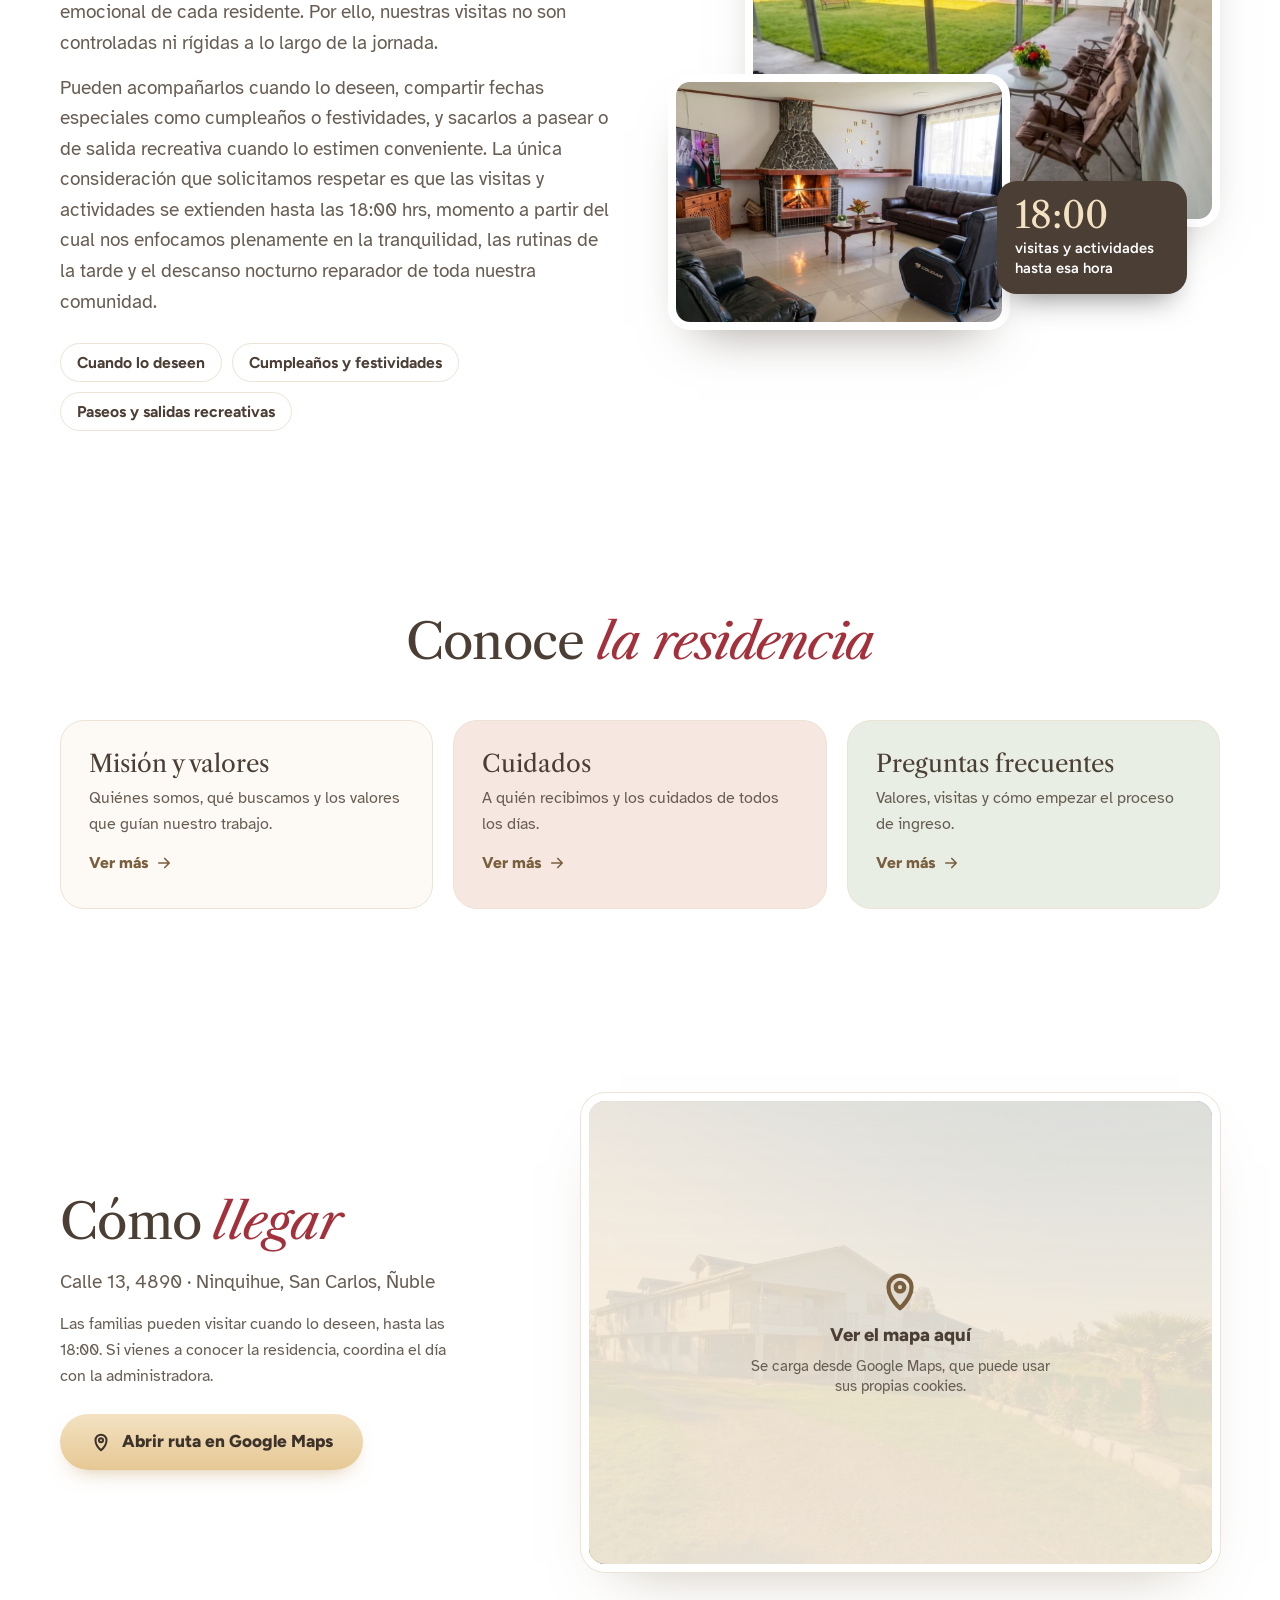
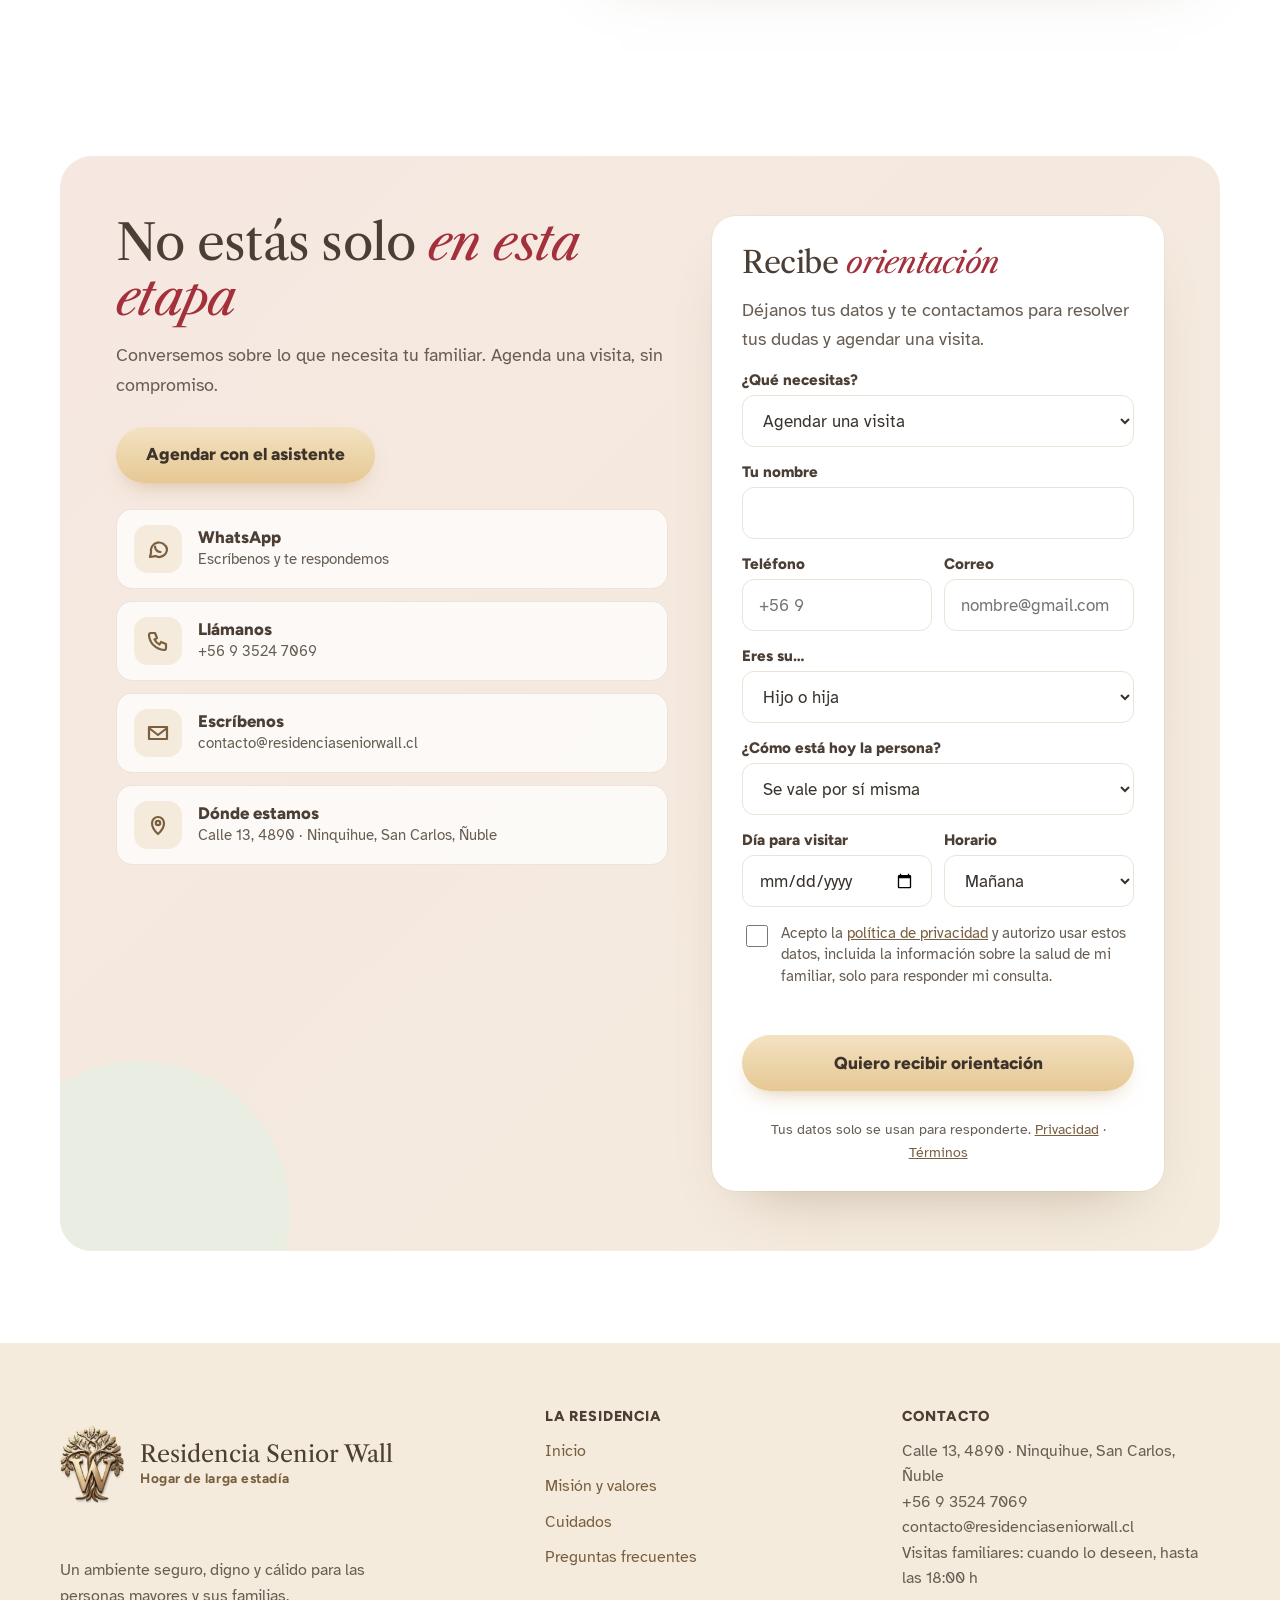
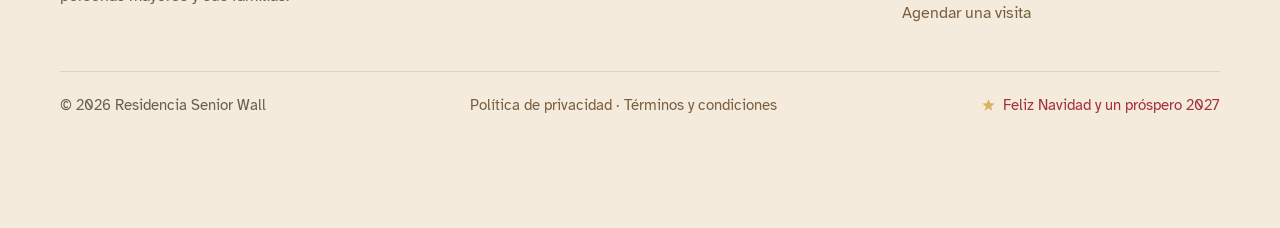
==== commit 13799635: "Textos de portada más cálidos (pedido del dueño, 22-11) Co-Authored-By: Claude Opus 5.5 <noreply@ant" ====
--- a/index.html
+++ b/index.html
@@ -67,8 +67,8 @@
     <div class="wrap">
       <div>
         <p class="sobre">Residencia Senior Wall · San Carlos, Ñuble</p>
-        <h1>Un hogar cálido para <em>quienes más quieres</em></h1>
-        <p class="lead">Acompañamos a personas mayores con distintos niveles de dependencia, con cuidados a la medida de cada uno y la familia siempre informada.</p>
+        <h1>Un hogar seguro y lleno de cariño para <em>quienes más quieres</em></h1>
+        <p class="lead">Acompañamos a cada persona mayor según lo que necesita en su día a día, en un ambiente familiar, seguro y con puertas abiertas para que siempre estés cerca.</p>
         <div class="acciones">
           <a class="btn btn-sol" href="#orientacion">
             <svg viewBox="0 0 24 24" fill="none" stroke="currentColor" stroke-width="2.2" stroke-linecap="round" stroke-linejoin="round" aria-hidden="true"><rect x="3" y="5" width="18" height="16" rx="3"/><path d="M3 10h18M8 3v4M16 3v4"/></svg>
@@ -93,11 +93,11 @@
     <div class="wrap">
       <div class="centro aparece">
         <h2>Un lugar pensado para <span class="t">vivir con dignidad</span></h2>
-        <p class="bajada i">Cuidamos a cada residente como lo haría su propia familia: con respeto, con cariño y con orden.</p>
+        <p class="bajada i">Cuidamos a cada persona mayor como en su propia casa: con respeto, dedicación y el cariño que merece en cada etapa.</p>
       </div>
       <div class="pilares dos">
-        <div class="pilar aparece"><div class="ico"><svg viewBox="0 0 48 48" fill="none" stroke="currentColor" stroke-width="2.6" stroke-linecap="round" stroke-linejoin="round" aria-hidden="true"><path d="M17 8h14v6H17z"/><path d="M13 11h-2a3 3 0 0 0-3 3v26a3 3 0 0 0 3 3h26a3 3 0 0 0 3-3V14a3 3 0 0 0-3-3h-2"/><path d="M16 24h16M16 31h10"/></svg></div><div><h3>Cuidado a la medida</h3><p>Cada residente tiene su ficha con diagnósticos, medicamentos y contactos de la familia.</p></div></div>
-        <div class="pilar aparece"><div class="ico"><svg viewBox="0 0 48 48" fill="none" stroke="currentColor" stroke-width="2.6" stroke-linecap="round" stroke-linejoin="round" aria-hidden="true"><circle cx="17" cy="15" r="6"/><circle cx="33" cy="17" r="5"/><path d="M6 40a11 11 0 0 1 22 0M27 40a9 9 0 0 1 16-5"/></svg></div><div><h3>La familia, cerca</h3><p>Sabemos a quién avisar ante cualquier situación, y conversamos contigo cuando lo necesites.</p></div></div>
+        <div class="pilar aparece"><div class="ico"><svg viewBox="0 0 48 48" fill="none" stroke="currentColor" stroke-width="2.6" stroke-linecap="round" stroke-linejoin="round" aria-hidden="true"><path d="M17 8h14v6H17z"/><path d="M13 11h-2a3 3 0 0 0-3 3v26a3 3 0 0 0 3 3h26a3 3 0 0 0 3-3V14a3 3 0 0 0-3-3h-2"/><path d="M16 24h16M16 31h10"/></svg></div><div><h3>Cuidado a la medida</h3><p>Cada persona tiene sus propios ritmos y necesidades. Acompañamos su salud, sus tratamientos y sus rutinas diarias de forma personalizada, atentos siempre a su bienestar.</p></div></div>
+        <div class="pilar aparece"><div class="ico"><svg viewBox="0 0 48 48" fill="none" stroke="currentColor" stroke-width="2.6" stroke-linecap="round" stroke-linejoin="round" aria-hidden="true"><circle cx="17" cy="15" r="6"/><circle cx="33" cy="17" r="5"/><path d="M6 40a11 11 0 0 1 22 0M27 40a9 9 0 0 1 16-5"/></svg></div><div><h3>La familia, cerca</h3><p>Queremos que te sientas tranquilo y acompañado. Mantenemos una comunicación cercana y constante contigo para contarte cómo está tu familiar y conversar siempre que lo necesites.</p></div></div>
       </div>
     </div>
   </section>
